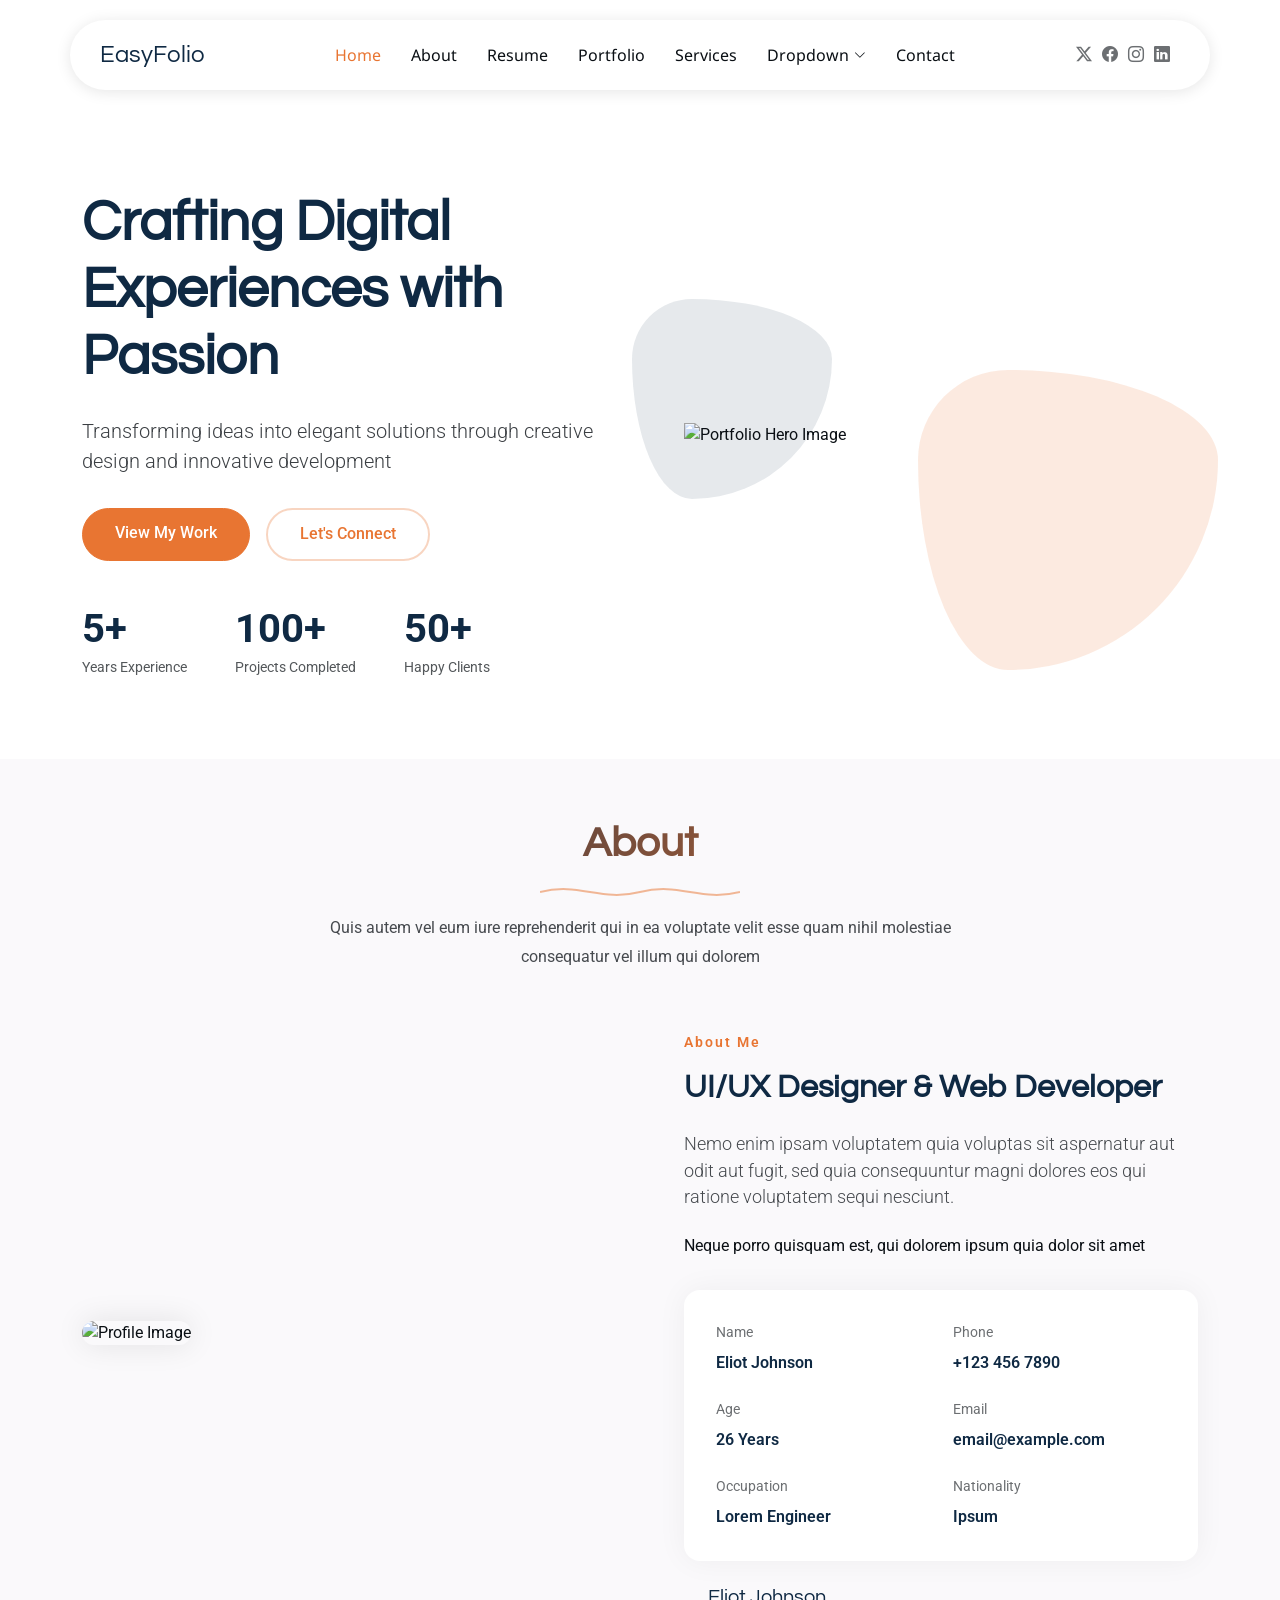
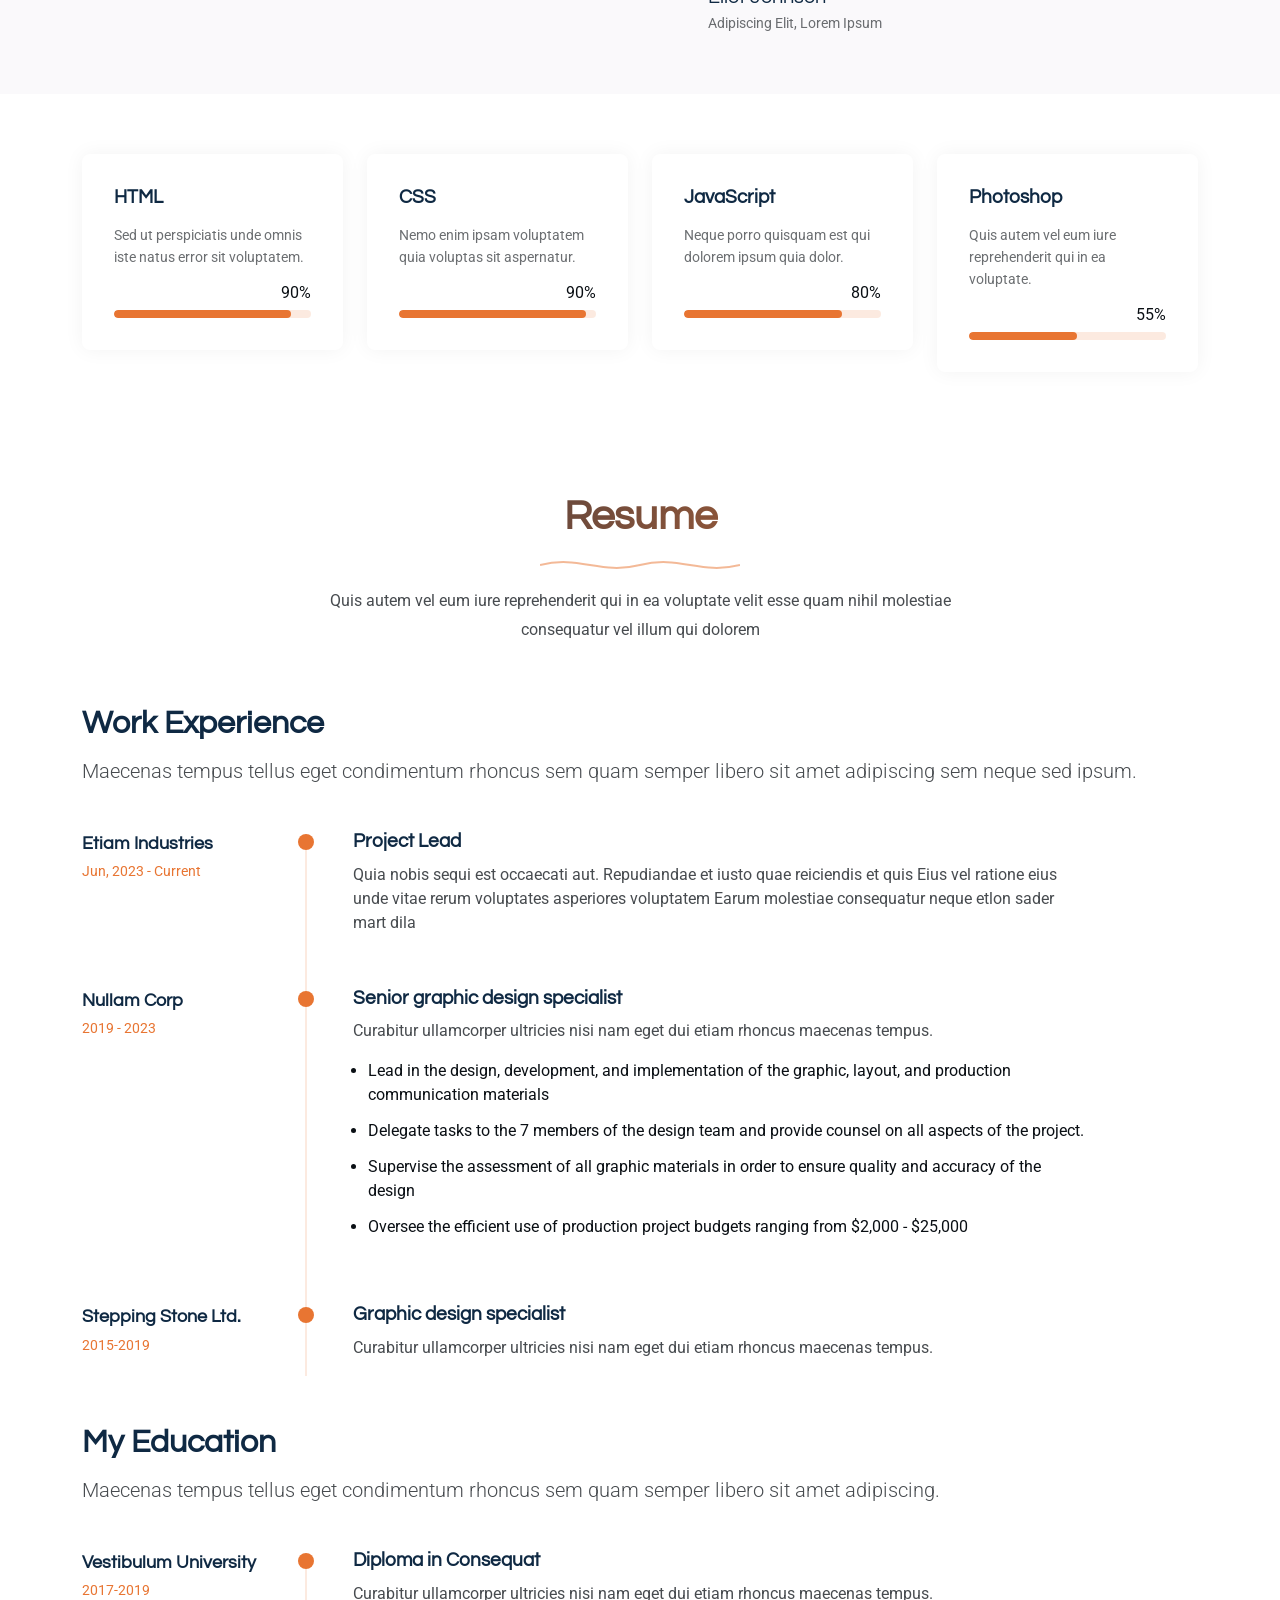
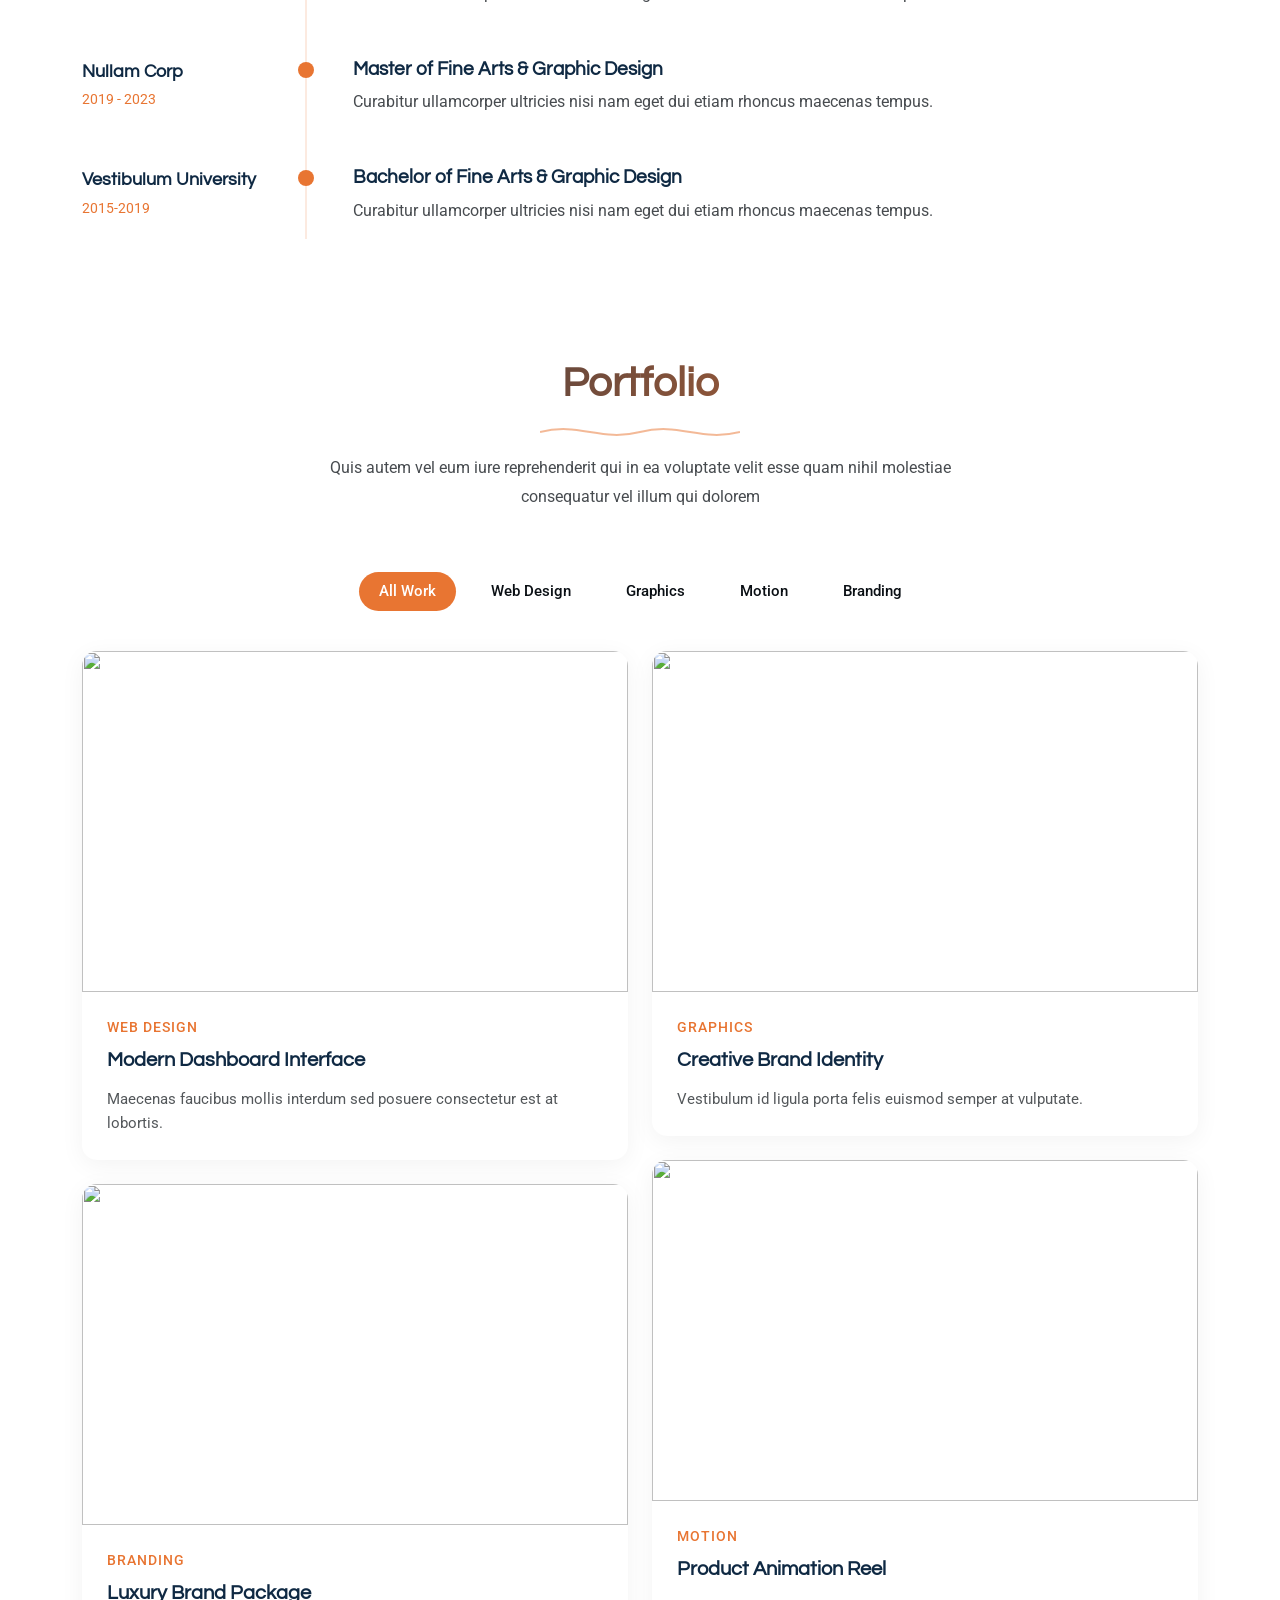
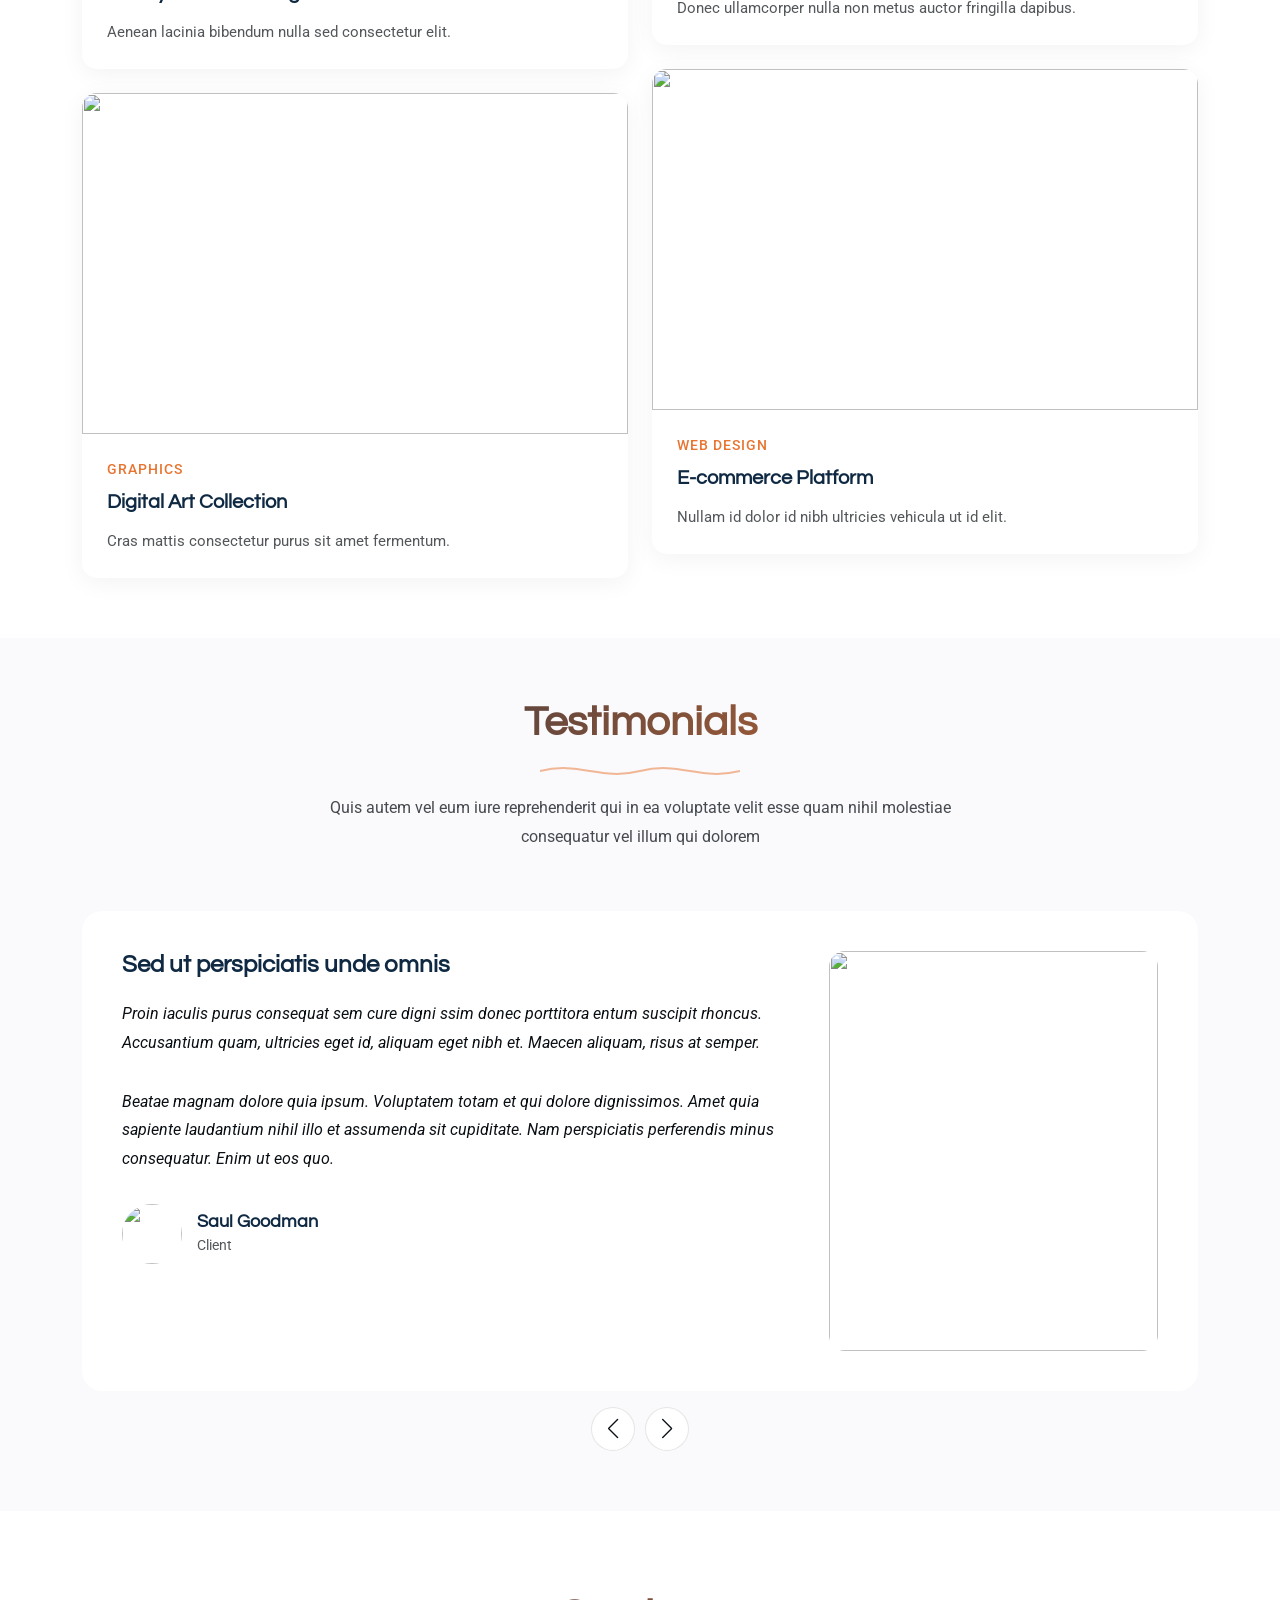
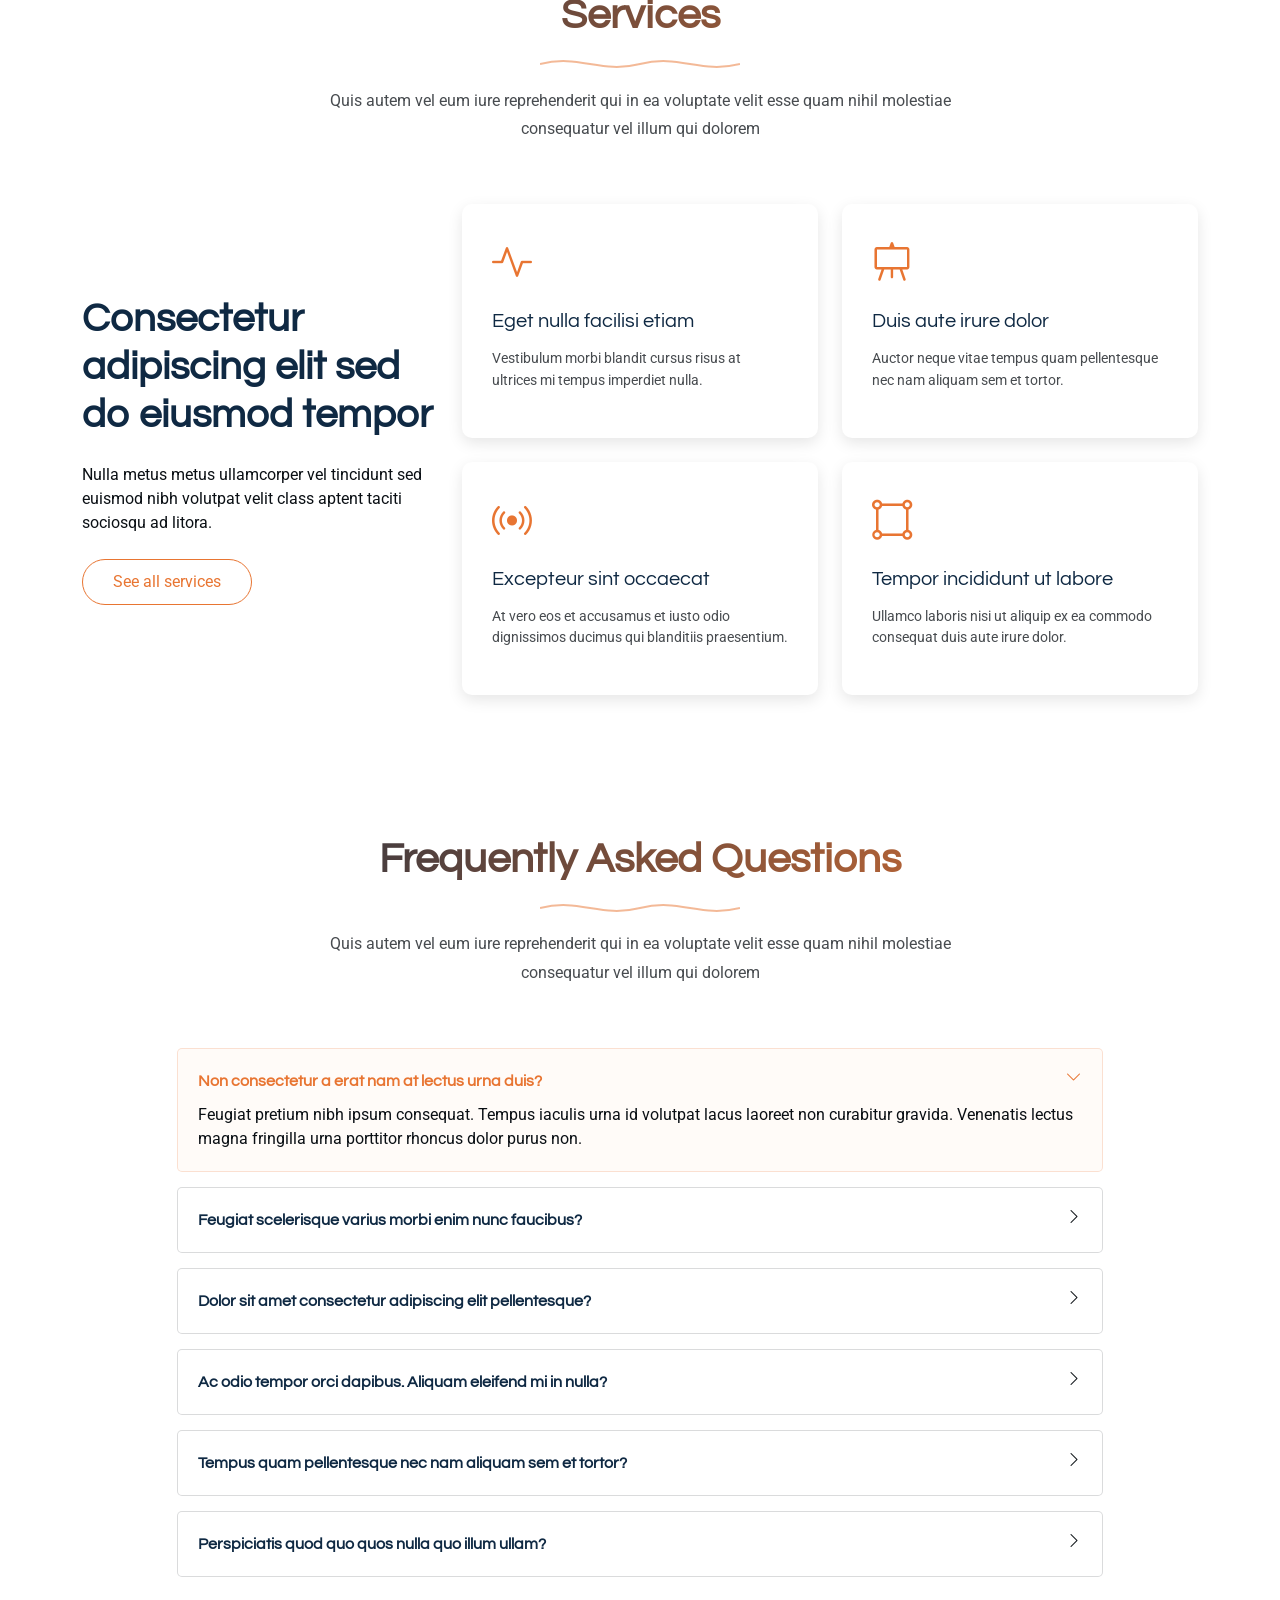
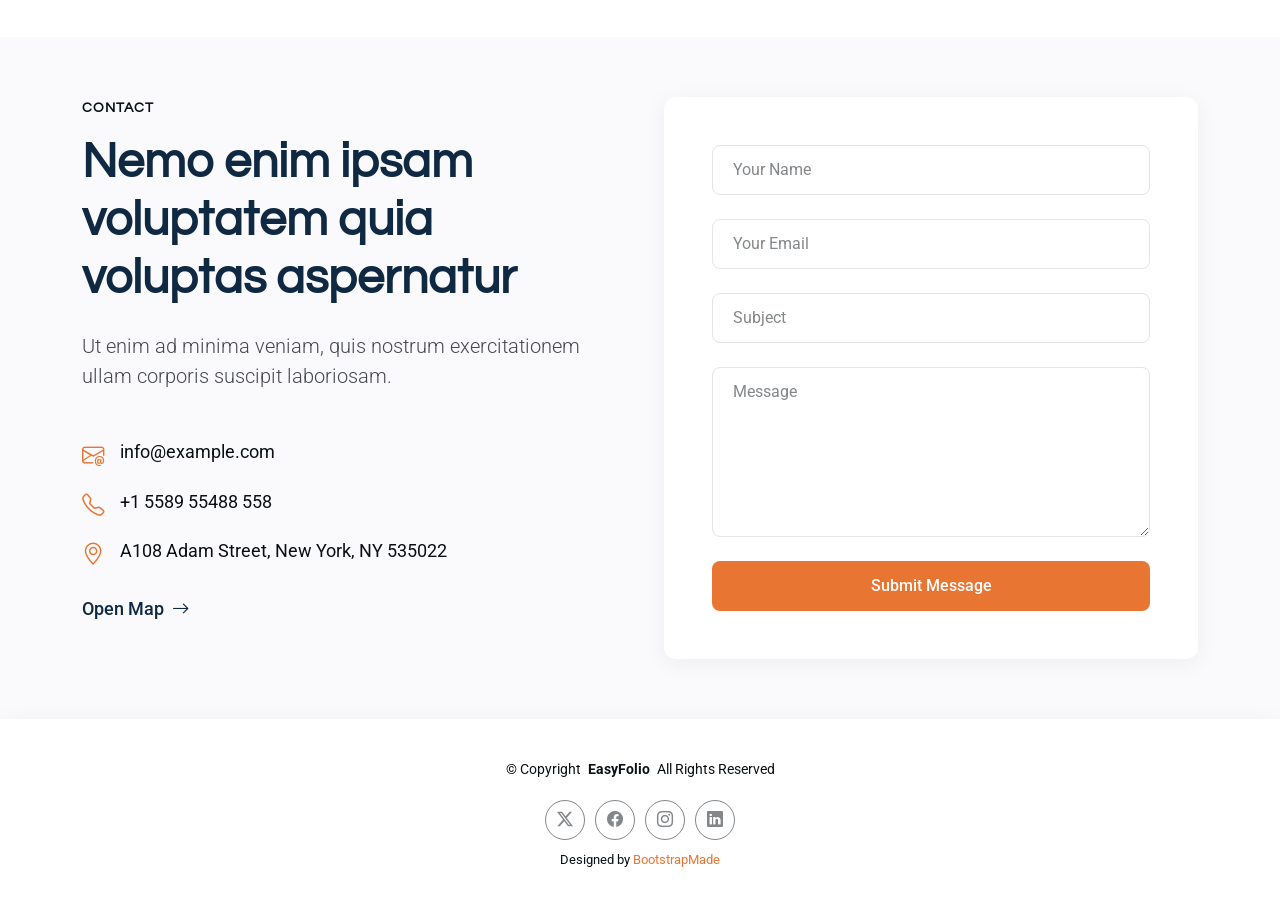
==== index.html @ 76a95205 "Initial commit: EasyFolio template" ====
<!DOCTYPE html>
<html lang="en">

<head>
  <meta charset="utf-8">
  <meta content="width=device-width, initial-scale=1.0" name="viewport">
  <title>Index - EasyFolio Bootstrap Template</title>
  <meta name="description" content="">
  <meta name="keywords" content="">

  <!-- Favicons -->
  <link href="assets/img/favicon.png" rel="icon">
  <link href="assets/img/apple-touch-icon.png" rel="apple-touch-icon">

  <!-- Fonts -->
  <link href="https://fonts.googleapis.com" rel="preconnect">
  <link href="https://fonts.gstatic.com" rel="preconnect" crossorigin>
  <link href="https://fonts.googleapis.com/css2?family=Roboto:ital,wght@0,100;0,300;0,400;0,500;0,700;0,900;1,100;1,300;1,400;1,500;1,700;1,900&family=Noto+Sans:ital,wght@0,100;0,200;0,300;0,400;0,500;0,600;0,700;0,800;0,900;1,100;1,200;1,300;1,400;1,500;1,600;1,700;1,800;1,900&family=Questrial:wght@400&display=swap" rel="stylesheet">

  <!-- Vendor CSS Files -->
  <link href="assets/vendor/bootstrap/css/bootstrap.min.css" rel="stylesheet">
  <link href="assets/vendor/bootstrap-icons/bootstrap-icons.css" rel="stylesheet">
  <link href="assets/vendor/aos/aos.css" rel="stylesheet">
  <link href="assets/vendor/glightbox/css/glightbox.min.css" rel="stylesheet">
  <link href="assets/vendor/swiper/swiper-bundle.min.css" rel="stylesheet">

  <!-- Main CSS File -->
  <link href="assets/css/main.css" rel="stylesheet">

  <!-- =======================================================
  * Template Name: EasyFolio
  * Template URL: https://bootstrapmade.com/easyfolio-bootstrap-portfolio-template/
  * Updated: Feb 21 2025 with Bootstrap v5.3.3
  * Author: BootstrapMade.com
  * License: https://bootstrapmade.com/license/
  ======================================================== -->
</head>

<body class="index-page">

  <header id="header" class="header d-flex align-items-center sticky-top">
    <div class="header-container container-fluid container-xl position-relative d-flex align-items-center justify-content-between">

      <a href="index.html" class="logo d-flex align-items-center me-auto me-xl-0">
        <!-- Uncomment the line below if you also wish to use an image logo -->
        <!-- <img src="assets/img/logo.webp" alt=""> -->
        <h1 class="sitename">EasyFolio</h1>
      </a>

      <nav id="navmenu" class="navmenu">
        <ul>
          <li><a href="#hero" class="active">Home</a></li>
          <li><a href="#about">About</a></li>
          <li><a href="#resume">Resume</a></li>
          <li><a href="#portfolio">Portfolio</a></li>
          <li><a href="#services">Services</a></li>
          <li class="dropdown"><a href="#"><span>Dropdown</span> <i class="bi bi-chevron-down toggle-dropdown"></i></a>
            <ul>
              <li><a href="#">Dropdown 1</a></li>
              <li class="dropdown"><a href="#"><span>Deep Dropdown</span> <i class="bi bi-chevron-down toggle-dropdown"></i></a>
                <ul>
                  <li><a href="#">Deep Dropdown 1</a></li>
                  <li><a href="#">Deep Dropdown 2</a></li>
                  <li><a href="#">Deep Dropdown 3</a></li>
                  <li><a href="#">Deep Dropdown 4</a></li>
                  <li><a href="#">Deep Dropdown 5</a></li>
                </ul>
              </li>
              <li><a href="#">Dropdown 2</a></li>
              <li><a href="#">Dropdown 3</a></li>
              <li><a href="#">Dropdown 4</a></li>
            </ul>
          </li>
          <li><a href="#contact">Contact</a></li>
        </ul>
        <i class="mobile-nav-toggle d-xl-none bi bi-list"></i>
      </nav>

      <div class="header-social-links">
        <a href="#" class="twitter"><i class="bi bi-twitter-x"></i></a>
        <a href="#" class="facebook"><i class="bi bi-facebook"></i></a>
        <a href="#" class="instagram"><i class="bi bi-instagram"></i></a>
        <a href="#" class="linkedin"><i class="bi bi-linkedin"></i></a>
      </div>

    </div>
  </header>

  <main class="main">

    <!-- Hero Section -->
    <section id="hero" class="hero section">

      <div class="container" data-aos="fade-up" data-aos-delay="100">

        <div class="row align-items-center content">
          <div class="col-lg-6" data-aos="fade-up" data-aos-delay="200">
            <h2>Crafting Digital Experiences with Passion</h2>
            <p class="lead">Transforming ideas into elegant solutions through creative design and innovative development</p>
            <div class="cta-buttons" data-aos="fade-up" data-aos-delay="300">
              <a href="#portfolio" class="btn btn-primary">View My Work</a>
              <a href="#contact" class="btn btn-outline">Let's Connect</a>
            </div>
            <div class="hero-stats" data-aos="fade-up" data-aos-delay="400">
              <div class="stat-item">
                <span class="stat-number">5+</span>
                <span class="stat-label">Years Experience</span>
              </div>
              <div class="stat-item">
                <span class="stat-number">100+</span>
                <span class="stat-label">Projects Completed</span>
              </div>
              <div class="stat-item">
                <span class="stat-number">50+</span>
                <span class="stat-label">Happy Clients</span>
              </div>
            </div>
          </div>
          <div class="col-lg-6">
            <div class="hero-image">
              <img src="assets/img/profile/profile-1.webp" alt="Portfolio Hero Image" class="img-fluid" data-aos="zoom-out" data-aos-delay="300">
              <div class="shape-1"></div>
              <div class="shape-2"></div>
            </div>
          </div>
        </div>

      </div>

    </section><!-- /Hero Section -->

    <!-- About Section -->
    <section id="about" class="about section light-background">

      <!-- Section Title -->
      <div class="container section-title" data-aos="fade-up">
        <h2>About</h2>
        <div class="title-shape">
          <svg viewBox="0 0 200 20" xmlns="http://www.w3.org/2000/svg">
            <path d="M 0,10 C 40,0 60,20 100,10 C 140,0 160,20 200,10" fill="none" stroke="currentColor" stroke-width="2"></path>
          </svg>
        </div>
        <p>Quis autem vel eum iure reprehenderit qui in ea voluptate velit esse quam nihil molestiae consequatur vel illum qui dolorem</p>
      </div><!-- End Section Title -->

      <div class="container" data-aos="fade-up" data-aos-delay="100">

        <div class="row align-items-center">
          <div class="col-lg-6 position-relative" data-aos="fade-right" data-aos-delay="200">
            <div class="about-image">
              <img src="assets/img/profile/profile-square-2.webp" alt="Profile Image" class="img-fluid rounded-4">
            </div>
          </div>

          <div class="col-lg-6" data-aos="fade-left" data-aos-delay="300">
            <div class="about-content">
              <span class="subtitle">About Me</span>

              <h2>UI/UX Designer &amp; Web Developer</h2>

              <p class="lead mb-4">Nemo enim ipsam voluptatem quia voluptas sit aspernatur aut odit aut fugit, sed quia consequuntur magni dolores eos qui ratione voluptatem sequi nesciunt.</p>

              <p class="mb-4">Neque porro quisquam est, qui dolorem ipsum quia dolor sit amet</p>

              <div class="personal-info">
                <div class="row g-4">
                  <div class="col-6">
                    <div class="info-item">
                      <span class="label">Name</span>
                      <span class="value">Eliot Johnson</span>
                    </div>
                  </div>

                  <div class="col-6">
                    <div class="info-item">
                      <span class="label">Phone</span>
                      <span class="value">+123 456 7890</span>
                    </div>
                  </div>

                  <div class="col-6">
                    <div class="info-item">
                      <span class="label">Age</span>
                      <span class="value">26 Years</span>
                    </div>
                  </div>

                  <div class="col-6">
                    <div class="info-item">
                      <span class="label">Email</span>
                      <span class="value">email@example.com</span>
                    </div>
                  </div>

                  <div class="col-6">
                    <div class="info-item">
                      <span class="label">Occupation</span>
                      <span class="value">Lorem Engineer</span>
                    </div>
                  </div>

                  <div class="col-6">
                    <div class="info-item">
                      <span class="label">Nationality</span>
                      <span class="value">Ipsum</span>
                    </div>
                  </div>
                </div>
              </div>

              <div class="signature mt-4">
                <div class="signature-image">
                  <img src="assets/img/misc/signature-1.webp" alt="" class="img-fluid">
                </div>
                <div class="signature-info">
                  <h4>Eliot Johnson</h4>
                  <p>Adipiscing Elit, Lorem Ipsum</p>
                </div>
              </div>
            </div>
          </div>
        </div>

      </div>

    </section><!-- /About Section -->

    <!-- Skills Section -->
    <section id="skills" class="skills section">

      <div class="container" data-aos="fade-up" data-aos-delay="100">

        <div class="row g-4 skills-animation">

          <div class="col-md-6 col-lg-3" data-aos="fade-up" data-aos-delay="100">
            <div class="skill-box">
              <h3>HTML</h3>
              <p>Sed ut perspiciatis unde omnis iste natus error sit voluptatem.</p>
              <span class="text-end d-block">90%</span>
              <div class="progress">
                <div class="progress-bar" role="progressbar" aria-valuenow="90" aria-valuemin="0" aria-valuemax="100"></div>
              </div>
            </div>
          </div>

          <div class="col-md-6 col-lg-3" data-aos="fade-up" data-aos-delay="200">
            <div class="skill-box">
              <h3>CSS</h3>
              <p>Nemo enim ipsam voluptatem quia voluptas sit aspernatur.</p>
              <span class="text-end d-block">90%</span>
              <div class="progress">
                <div class="progress-bar" role="progressbar" aria-valuenow="95" aria-valuemin="0" aria-valuemax="100"></div>
              </div>
            </div>
          </div>

          <div class="col-md-6 col-lg-3" data-aos="fade-up" data-aos-delay="300">
            <div class="skill-box">
              <h3>JavaScript</h3>
              <p>Neque porro quisquam est qui dolorem ipsum quia dolor.</p>
              <span class="text-end d-block">80%</span>
              <div class="progress">
                <div class="progress-bar" role="progressbar" aria-valuenow="80" aria-valuemin="0" aria-valuemax="100"></div>
              </div>
            </div>
          </div>

          <div class="col-md-6 col-lg-3" data-aos="fade-up" data-aos-delay="400">
            <div class="skill-box">
              <h3>Photoshop</h3>
              <p>Quis autem vel eum iure reprehenderit qui in ea voluptate.</p>
              <span class="text-end d-block">55%</span>
              <div class="progress">
                <div class="progress-bar" role="progressbar" aria-valuenow="55" aria-valuemin="0" aria-valuemax="100">
                </div>
              </div>
            </div>
          </div>

        </div>

      </div>

    </section><!-- /Skills Section -->

    <!-- Resume Section -->
    <section id="resume" class="resume section">

      <!-- Section Title -->
      <div class="container section-title" data-aos="fade-up">
        <h2>Resume</h2>
        <div class="title-shape">
          <svg viewBox="0 0 200 20" xmlns="http://www.w3.org/2000/svg">
            <path d="M 0,10 C 40,0 60,20 100,10 C 140,0 160,20 200,10" fill="none" stroke="currentColor" stroke-width="2"></path>
          </svg>
        </div>
        <p>Quis autem vel eum iure reprehenderit qui in ea voluptate velit esse quam nihil molestiae consequatur vel illum qui dolorem</p>
      </div><!-- End Section Title -->

      <div class="container" data-aos="fade-up" data-aos-delay="100">

        <div class="row">
          <div class="col-12">
            <div class="resume-wrapper">
              <div class="resume-block" data-aos="fade-up">
                <h2>Work Experience</h2>
                <p class="lead">Maecenas tempus tellus eget condimentum rhoncus sem quam semper libero sit amet adipiscing sem neque sed ipsum.</p>

                <div class="timeline">
                  <div class="timeline-item" data-aos="fade-up" data-aos-delay="200">
                    <div class="timeline-left">
                      <h4 class="company">Etiam Industries</h4>
                      <span class="period">Jun, 2023 - Current</span>
                    </div>
                    <div class="timeline-dot"></div>
                    <div class="timeline-right">
                      <h3 class="position">Project Lead</h3>
                      <p class="description">Quia nobis sequi est occaecati aut. Repudiandae et iusto quae reiciendis et quis Eius vel ratione eius unde vitae rerum voluptates asperiores voluptatem Earum molestiae consequatur neque etlon sader mart dila</p>
                    </div>
                  </div>

                  <div class="timeline-item" data-aos="fade-up" data-aos-delay="300">
                    <div class="timeline-left">
                      <h4 class="company">Nullam Corp</h4>
                      <span class="period">2019 - 2023</span>
                    </div>
                    <div class="timeline-dot"></div>
                    <div class="timeline-right">
                      <h3 class="position">Senior graphic design specialist</h3>
                      <p class="description">
                        Curabitur ullamcorper ultricies nisi nam eget dui etiam rhoncus maecenas tempus.
                      </p>
                      <ul>
                        <li>Lead in the design, development, and implementation of the graphic, layout, and production communication materials</li>
                        <li>Delegate tasks to the 7 members of the design team and provide counsel on all aspects of the project. </li>
                        <li>Supervise the assessment of all graphic materials in order to ensure quality and accuracy of the design</li>
                        <li>Oversee the efficient use of production project budgets ranging from $2,000 - $25,000</li>
                      </ul>
                      <p></p>
                    </div>
                  </div>

                  <div class="timeline-item" data-aos="fade-up" data-aos-delay="400">
                    <div class="timeline-left">
                      <h4 class="company">Stepping Stone Ltd.</h4>
                      <span class="period">2015-2019</span>
                    </div>
                    <div class="timeline-dot"></div>
                    <div class="timeline-right">
                      <h3 class="position">Graphic design specialist</h3>
                      <p class="description">Curabitur ullamcorper ultricies nisi nam eget dui etiam rhoncus maecenas tempus.</p>
                    </div>
                  </div>
                </div>
              </div>

              <div class="resume-block" data-aos="fade-up" data-aos-delay="100">
                <h2>My Education</h2>
                <p class="lead">Maecenas tempus tellus eget condimentum rhoncus sem quam semper libero sit amet adipiscing.</p>

                <div class="timeline">
                  <div class="timeline-item" data-aos="fade-up" data-aos-delay="200">
                    <div class="timeline-left">
                      <h4 class="company">Vestibulum University</h4>
                      <span class="period">2017-2019</span>
                    </div>
                    <div class="timeline-dot"></div>
                    <div class="timeline-right">
                      <h3 class="position">Diploma in Consequat</h3>
                      <p class="description">Curabitur ullamcorper ultricies nisi nam eget dui etiam rhoncus maecenas tempus.</p>
                    </div>
                  </div>

                  <div class="timeline-item" data-aos="fade-up" data-aos-delay="300">
                    <div class="timeline-left">
                      <h4 class="company">Nullam Corp</h4>
                      <span class="period">2019 - 2023</span>
                    </div>
                    <div class="timeline-dot"></div>
                    <div class="timeline-right">
                      <h3 class="position">Master of Fine Arts &amp; Graphic Design</h3>
                      <p class="description">Curabitur ullamcorper ultricies nisi nam eget dui etiam rhoncus maecenas tempus.</p>
                    </div>
                  </div>

                  <div class="timeline-item" data-aos="fade-up" data-aos-delay="400">
                    <div class="timeline-left">
                      <h4 class="company">Vestibulum University</h4>
                      <span class="period">2015-2019</span>
                    </div>
                    <div class="timeline-dot"></div>
                    <div class="timeline-right">
                      <h3 class="position">Bachelor of Fine Arts &amp; Graphic Design</h3>
                      <p class="description">Curabitur ullamcorper ultricies nisi nam eget dui etiam rhoncus maecenas tempus.</p>
                    </div>
                  </div>
                </div>
              </div>
            </div>
          </div>
        </div>

      </div>

    </section><!-- /Resume Section -->

    <!-- Portfolio Section -->
    <section id="portfolio" class="portfolio section">

      <!-- Section Title -->
      <div class="container section-title" data-aos="fade-up">
        <h2>Portfolio</h2>
        <div class="title-shape">
          <svg viewBox="0 0 200 20" xmlns="http://www.w3.org/2000/svg">
            <path d="M 0,10 C 40,0 60,20 100,10 C 140,0 160,20 200,10" fill="none" stroke="currentColor" stroke-width="2"></path>
          </svg>
        </div>
        <p>Quis autem vel eum iure reprehenderit qui in ea voluptate velit esse quam nihil molestiae consequatur vel illum qui dolorem</p>
      </div><!-- End Section Title -->

      <div class="container" data-aos="fade-up" data-aos-delay="100">

        <div class="isotope-layout" data-default-filter="*" data-layout="masonry" data-sort="original-order">

          <div class="portfolio-filters-container" data-aos="fade-up" data-aos-delay="200">
            <ul class="portfolio-filters isotope-filters">
              <li data-filter="*" class="filter-active">All Work</li>
              <li data-filter=".filter-web">Web Design</li>
              <li data-filter=".filter-graphics">Graphics</li>
              <li data-filter=".filter-motion">Motion</li>
              <li data-filter=".filter-brand">Branding</li>
            </ul>
          </div>

          <div class="row g-4 isotope-container" data-aos="fade-up" data-aos-delay="300">

            <div class="col-lg-6 col-md-6 portfolio-item isotope-item filter-web">
              <div class="portfolio-card">
                <div class="portfolio-image">
                  <img src="assets/img/portfolio/portfolio-1.webp" class="img-fluid" alt="" loading="lazy">
                  <div class="portfolio-overlay">
                    <div class="portfolio-actions">
                      <a href="assets/img/portfolio/portfolio-1.webp" class="glightbox preview-link" data-gallery="portfolio-gallery-web"><i class="bi bi-eye"></i></a>
                      <a href="portfolio-details.html" class="details-link"><i class="bi bi-arrow-right"></i></a>
                    </div>
                  </div>
                </div>
                <div class="portfolio-content">
                  <span class="category">Web Design</span>
                  <h3>Modern Dashboard Interface</h3>
                  <p>Maecenas faucibus mollis interdum sed posuere consectetur est at lobortis.</p>
                </div>
              </div>
            </div><!-- End Portfolio Item -->

            <div class="col-lg-6 col-md-6 portfolio-item isotope-item filter-graphics">
              <div class="portfolio-card">
                <div class="portfolio-image">
                  <img src="assets/img/portfolio/portfolio-10.webp" class="img-fluid" alt="" loading="lazy">
                  <div class="portfolio-overlay">
                    <div class="portfolio-actions">
                      <a href="assets/img/portfolio/portfolio-10.webp" class="glightbox preview-link" data-gallery="portfolio-gallery-graphics"><i class="bi bi-eye"></i></a>
                      <a href="portfolio-details.html" class="details-link"><i class="bi bi-arrow-right"></i></a>
                    </div>
                  </div>
                </div>
                <div class="portfolio-content">
                  <span class="category">Graphics</span>
                  <h3>Creative Brand Identity</h3>
                  <p>Vestibulum id ligula porta felis euismod semper at vulputate.</p>
                </div>
              </div>
            </div><!-- End Portfolio Item -->

            <div class="col-lg-6 col-md-6 portfolio-item isotope-item filter-motion">
              <div class="portfolio-card">
                <div class="portfolio-image">
                  <img src="assets/img/portfolio/portfolio-7.webp" class="img-fluid" alt="" loading="lazy">
                  <div class="portfolio-overlay">
                    <div class="portfolio-actions">
                      <a href="assets/img/portfolio/portfolio-7.webp" class="glightbox preview-link" data-gallery="portfolio-gallery-motion"><i class="bi bi-eye"></i></a>
                      <a href="portfolio-details.html" class="details-link"><i class="bi bi-arrow-right"></i></a>
                    </div>
                  </div>
                </div>
                <div class="portfolio-content">
                  <span class="category">Motion</span>
                  <h3>Product Animation Reel</h3>
                  <p>Donec ullamcorper nulla non metus auctor fringilla dapibus.</p>
                </div>
              </div>
            </div><!-- End Portfolio Item -->

            <div class="col-lg-6 col-md-6 portfolio-item isotope-item filter-brand">
              <div class="portfolio-card">
                <div class="portfolio-image">
                  <img src="assets/img/portfolio/portfolio-4.webp" class="img-fluid" alt="" loading="lazy">
                  <div class="portfolio-overlay">
                    <div class="portfolio-actions">
                      <a href="assets/img/portfolio/portfolio-4.webp" class="glightbox preview-link" data-gallery="portfolio-gallery-brand"><i class="bi bi-eye"></i></a>
                      <a href="portfolio-details.html" class="details-link"><i class="bi bi-arrow-right"></i></a>
                    </div>
                  </div>
                </div>
                <div class="portfolio-content">
                  <span class="category">Branding</span>
                  <h3>Luxury Brand Package</h3>
                  <p>Aenean lacinia bibendum nulla sed consectetur elit.</p>
                </div>
              </div>
            </div><!-- End Portfolio Item -->

            <div class="col-lg-6 col-md-6 portfolio-item isotope-item filter-web">
              <div class="portfolio-card">
                <div class="portfolio-image">
                  <img src="assets/img/portfolio/portfolio-2.webp" class="img-fluid" alt="" loading="lazy">
                  <div class="portfolio-overlay">
                    <div class="portfolio-actions">
                      <a href="assets/img/portfolio/portfolio-2.webp" class="glightbox preview-link" data-gallery="portfolio-gallery-web"><i class="bi bi-eye"></i></a>
                      <a href="portfolio-details.html" class="details-link"><i class="bi bi-arrow-right"></i></a>
                    </div>
                  </div>
                </div>
                <div class="portfolio-content">
                  <span class="category">Web Design</span>
                  <h3>E-commerce Platform</h3>
                  <p>Nullam id dolor id nibh ultricies vehicula ut id elit.</p>
                </div>
              </div>
            </div><!-- End Portfolio Item -->

            <div class="col-lg-6 col-md-6 portfolio-item isotope-item filter-graphics">
              <div class="portfolio-card">
                <div class="portfolio-image">
                  <img src="assets/img/portfolio/portfolio-11.webp" class="img-fluid" alt="" loading="lazy">
                  <div class="portfolio-overlay">
                    <div class="portfolio-actions">
                      <a href="assets/img/portfolio/portfolio-11.webp" class="glightbox preview-link" data-gallery="portfolio-gallery-graphics"><i class="bi bi-eye"></i></a>
                      <a href="portfolio-details.html" class="details-link"><i class="bi bi-arrow-right"></i></a>
                    </div>
                  </div>
                </div>
                <div class="portfolio-content">
                  <span class="category">Graphics</span>
                  <h3>Digital Art Collection</h3>
                  <p>Cras mattis consectetur purus sit amet fermentum.</p>
                </div>
              </div>
            </div><!-- End Portfolio Item -->

          </div><!-- End Portfolio Container -->

        </div>

      </div>

    </section><!-- /Portfolio Section -->

    <!-- Testimonials Section -->
    <section id="testimonials" class="testimonials section light-background">

      <!-- Section Title -->
      <div class="container section-title" data-aos="fade-up">
        <h2>Testimonials</h2>
        <div class="title-shape">
          <svg viewBox="0 0 200 20" xmlns="http://www.w3.org/2000/svg">
            <path d="M 0,10 C 40,0 60,20 100,10 C 140,0 160,20 200,10" fill="none" stroke="currentColor" stroke-width="2"></path>
          </svg>
        </div>
        <p>Quis autem vel eum iure reprehenderit qui in ea voluptate velit esse quam nihil molestiae consequatur vel illum qui dolorem</p>
      </div><!-- End Section Title -->

      <div class="container" data-aos="fade-up" data-aos-delay="100">

        <div class="testimonials-slider swiper init-swiper">
          <script type="application/json" class="swiper-config">
            {
              "slidesPerView": 1,
              "loop": true,
              "speed": 600,
              "autoplay": {
                "delay": 5000
              },
              "navigation": {
                "nextEl": ".swiper-button-next",
                "prevEl": ".swiper-button-prev"
              }
            }
          </script>

          <div class="swiper-wrapper">

            <div class="swiper-slide">
              <div class="testimonial-item">
                <div class="row">
                  <div class="col-lg-8">
                    <h2>Sed ut perspiciatis unde omnis</h2>
                    <p>
                      Proin iaculis purus consequat sem cure digni ssim donec porttitora entum suscipit rhoncus. Accusantium quam, ultricies eget id, aliquam eget nibh et. Maecen aliquam, risus at semper.
                    </p>
                    <p>
                      Beatae magnam dolore quia ipsum. Voluptatem totam et qui dolore dignissimos. Amet quia sapiente laudantium nihil illo et assumenda sit cupiditate. Nam perspiciatis perferendis minus consequatur. Enim ut eos quo.
                    </p>
                    <div class="profile d-flex align-items-center">
                      <img src="assets/img/person/person-m-7.webp" class="profile-img" alt="">
                      <div class="profile-info">
                        <h3>Saul Goodman</h3>
                        <span>Client</span>
                      </div>
                    </div>
                  </div>
                  <div class="col-lg-4 d-none d-lg-block">
                    <div class="featured-img-wrapper">
                      <img src="assets/img/person/person-m-7.webp" class="featured-img" alt="">
                    </div>
                  </div>
                </div>
              </div>
            </div><!-- End Testimonial Item -->

            <div class="swiper-slide">
              <div class="testimonial-item">
                <div class="row">
                  <div class="col-lg-8">
                    <h2>Nemo enim ipsam voluptatem</h2>
                    <p>
                      Export tempor illum tamen malis malis eram quae irure esse labore quem cillum quid cillum eram malis quorum velit fore eram velit sunt aliqua noster fugiat irure amet legam anim culpa.
                    </p>
                    <p>
                      Dolorem excepturi esse qui amet maxime quibusdam aut repellendus voluptatum. Corrupti enim a repellat cumque est laborum fuga consequuntur. Dolorem nostrum deleniti quas voluptatem iure dolorum rerum. Repudiandae doloribus ut repellat harum vero aut. Modi aut velit aperiam aspernatur odit ut vitae.
                    </p>
                    <div class="profile d-flex align-items-center">
                      <img src="assets/img/person/person-f-8.webp" class="profile-img" alt="">
                      <div class="profile-info">
                        <h3>Sara Wilsson</h3>
                        <span>Designer</span>
                      </div>
                    </div>
                  </div>
                  <div class="col-lg-4 d-none d-lg-block">
                    <div class="featured-img-wrapper">
                      <img src="assets/img/person/person-f-8.webp" class="featured-img" alt="">
                    </div>
                  </div>
                </div>
              </div>
            </div><!-- End Testimonial Item -->

            <div class="swiper-slide">
              <div class="testimonial-item">
                <div class="row">
                  <div class="col-lg-8">
                    <h2>
                      Labore nostrum eos impedit
                    </h2>
                    <p>
                      Fugiat enim eram quae cillum dolore dolor amet nulla culpa multos export minim fugiat minim velit minim dolor enim duis veniam ipsum anim magna sunt elit fore quem dolore labore illum veniam.
                    </p>
                    <p>
                      Itaque ut explicabo vero occaecati est quam rerum sed. Numquam tempora aut aut quaerat quia illum. Nobis quia autem odit ipsam numquam. Doloribus sit sint corporis eius totam fuga. Hic nostrum suscipit corrupti nam expedita adipisci aut optio.
                    </p>
                    <div class="profile d-flex align-items-center">
                      <img src="assets/img/person/person-m-9.webp" class="profile-img" alt="">
                      <div class="profile-info">
                        <h3>Matt Brandon</h3>
                        <span>Freelancer</span>
                      </div>
                    </div>
                  </div>
                  <div class="col-lg-4 d-none d-lg-block">
                    <div class="featured-img-wrapper">
                      <img src="assets/img/person/person-m-9.webp" class="featured-img" alt="">
                    </div>
                  </div>
                </div>
              </div>
            </div><!-- End Testimonial Item -->

            <div class="swiper-slide">
              <div class="testimonial-item">
                <div class="row">
                  <div class="col-lg-8">
                    <h2>Impedit dolor facilis nulla</h2>
                    <p>
                      Enim nisi quem export duis labore cillum quae magna enim sint quorum nulla quem veniam duis minim tempor labore quem eram duis noster aute amet eram fore quis sint minim.
                    </p>
                    <p>
                      Omnis aspernatur accusantium qui delectus praesentium repellendus. Facilis sint odio aspernatur voluptas commodi qui qui qui pariatur. Corrupti deleniti itaque quaerat ipsum deleniti culpa tempora tempore. Et consequatur exercitationem hic aspernatur nobis est voluptatibus architecto laborum.
                    </p>
                    <div class="profile d-flex align-items-center">
                      <img src="assets/img/person/person-f-10.webp" class="profile-img" alt="">
                      <div class="profile-info">
                        <h3>Jena Karlis</h3>
                        <span>Store Owner</span>
                      </div>
                    </div>
                  </div>
                  <div class="col-lg-4 d-none d-lg-block">
                    <div class="featured-img-wrapper">
                      <img src="assets/img/person/person-f-10.webp" class="featured-img" alt="">
                    </div>
                  </div>
                </div>
              </div>
            </div><!-- End Testimonial Item -->

          </div>

          <div class="swiper-navigation w-100 d-flex align-items-center justify-content-center">
            <div class="swiper-button-prev"></div>
            <div class="swiper-button-next"></div>
          </div>

        </div>

      </div>

    </section><!-- /Testimonials Section -->

    <!-- Services Section -->
    <section id="services" class="services section">

      <!-- Section Title -->
      <div class="container section-title" data-aos="fade-up">
        <h2>Services</h2>
        <div class="title-shape">
          <svg viewBox="0 0 200 20" xmlns="http://www.w3.org/2000/svg">
            <path d="M 0,10 C 40,0 60,20 100,10 C 140,0 160,20 200,10" fill="none" stroke="currentColor" stroke-width="2"></path>
          </svg>
        </div>
        <p>Quis autem vel eum iure reprehenderit qui in ea voluptate velit esse quam nihil molestiae consequatur vel illum qui dolorem</p>
      </div><!-- End Section Title -->

      <div class="container" data-aos="fade-up" data-aos-delay="100">

        <div class="row align-items-center">
          <div class="col-lg-4 mb-5 mb-lg-0">
            <h2 class="fw-bold mb-4 servies-title">Consectetur adipiscing elit sed do eiusmod tempor</h2>
            <p class="mb-4">Nulla metus metus ullamcorper vel tincidunt sed euismod nibh volutpat velit class aptent taciti sociosqu ad litora.</p>
            <a href="#" class="btn btn-outline-primary">See all services</a>
          </div>
          <div class="col-lg-8">
            <div class="row g-4">

              <div class="col-md-6" data-aos="fade-up" data-aos-delay="200">
                <div class="service-item">
                  <i class="bi bi-activity icon"></i>
                  <h3><a href="service-details.html">Eget nulla facilisi etiam</a></h3>
                  <p>Vestibulum morbi blandit cursus risus at ultrices mi tempus imperdiet nulla.</p>
                </div>
              </div><!-- End Service Item -->

              <div class="col-md-6" data-aos="fade-up" data-aos-delay="300">
                <div class="service-item">
                  <i class="bi bi-easel icon"></i>
                  <h3><a href="service-details.html">Duis aute irure dolor</a></h3>
                  <p>Auctor neque vitae tempus quam pellentesque nec nam aliquam sem et tortor.</p>
                </div>
              </div><!-- End Service Item -->

              <div class="col-md-6" data-aos="fade-up" data-aos-delay="400">
                <div class="service-item">
                  <i class="bi bi-broadcast icon"></i>
                  <h3><a href="service-details.html">Excepteur sint occaecat</a></h3>
                  <p>At vero eos et accusamus et iusto odio dignissimos ducimus qui blanditiis praesentium.</p>
                </div>
              </div><!-- End Service Item -->

              <div class="col-md-6" data-aos="fade-up" data-aos-delay="500">
                <div class="service-item">
                  <i class="bi bi-bounding-box-circles icon"></i>
                  <h3><a href="service-details.html">Tempor incididunt ut labore</a></h3>
                  <p>Ullamco laboris nisi ut aliquip ex ea commodo consequat duis aute irure dolor.</p>
                </div>
              </div><!-- End Service Item -->

            </div>
          </div>
        </div>

      </div>

    </section><!-- /Services Section -->

    <!-- Faq Section -->
    <section id="faq" class="faq section">

      <!-- Section Title -->
      <div class="container section-title" data-aos="fade-up">
        <h2>Frequently Asked Questions</h2>
        <div class="title-shape">
          <svg viewBox="0 0 200 20" xmlns="http://www.w3.org/2000/svg">
            <path d="M 0,10 C 40,0 60,20 100,10 C 140,0 160,20 200,10" fill="none" stroke="currentColor" stroke-width="2"></path>
          </svg>
        </div>
        <p>Quis autem vel eum iure reprehenderit qui in ea voluptate velit esse quam nihil molestiae consequatur vel illum qui dolorem</p>
      </div><!-- End Section Title -->

      <div class="container">

        <div class="row justify-content-center">

          <div class="col-lg-10" data-aos="fade-up" data-aos-delay="100">

            <div class="faq-container">

              <div class="faq-item faq-active">
                <h3>Non consectetur a erat nam at lectus urna duis?</h3>
                <div class="faq-content">
                  <p>Feugiat pretium nibh ipsum consequat. Tempus iaculis urna id volutpat lacus laoreet non curabitur gravida. Venenatis lectus magna fringilla urna porttitor rhoncus dolor purus non.</p>
                </div>
                <i class="faq-toggle bi bi-chevron-right"></i>
              </div><!-- End Faq item-->

              <div class="faq-item">
                <h3>Feugiat scelerisque varius morbi enim nunc faucibus?</h3>
                <div class="faq-content">
                  <p>Dolor sit amet consectetur adipiscing elit pellentesque habitant morbi. Id interdum velit laoreet id donec ultrices. Fringilla phasellus faucibus scelerisque eleifend donec pretium. Est pellentesque elit ullamcorper dignissim. Mauris ultrices eros in cursus turpis massa tincidunt dui.</p>
                </div>
                <i class="faq-toggle bi bi-chevron-right"></i>
              </div><!-- End Faq item-->

              <div class="faq-item">
                <h3>Dolor sit amet consectetur adipiscing elit pellentesque?</h3>
                <div class="faq-content">
                  <p>Eleifend mi in nulla posuere sollicitudin aliquam ultrices sagittis orci. Faucibus pulvinar elementum integer enim. Sem nulla pharetra diam sit amet nisl suscipit. Rutrum tellus pellentesque eu tincidunt. Lectus urna duis convallis convallis tellus. Urna molestie at elementum eu facilisis sed odio morbi quis</p>
                </div>
                <i class="faq-toggle bi bi-chevron-right"></i>
              </div><!-- End Faq item-->

              <div class="faq-item">
                <h3>Ac odio tempor orci dapibus. Aliquam eleifend mi in nulla?</h3>
                <div class="faq-content">
                  <p>Dolor sit amet consectetur adipiscing elit pellentesque habitant morbi. Id interdum velit laoreet id donec ultrices. Fringilla phasellus faucibus scelerisque eleifend donec pretium. Est pellentesque elit ullamcorper dignissim. Mauris ultrices eros in cursus turpis massa tincidunt dui.</p>
                </div>
                <i class="faq-toggle bi bi-chevron-right"></i>
              </div><!-- End Faq item-->

              <div class="faq-item">
                <h3>Tempus quam pellentesque nec nam aliquam sem et tortor?</h3>
                <div class="faq-content">
                  <p>Molestie a iaculis at erat pellentesque adipiscing commodo. Dignissim suspendisse in est ante in. Nunc vel risus commodo viverra maecenas accumsan. Sit amet nisl suscipit adipiscing bibendum est. Purus gravida quis blandit turpis cursus in</p>
                </div>
                <i class="faq-toggle bi bi-chevron-right"></i>
              </div><!-- End Faq item-->

              <div class="faq-item">
                <h3>Perspiciatis quod quo quos nulla quo illum ullam?</h3>
                <div class="faq-content">
                  <p>Enim ea facilis quaerat voluptas quidem et dolorem. Quis et consequatur non sed in suscipit sequi. Distinctio ipsam dolore et.</p>
                </div>
                <i class="faq-toggle bi bi-chevron-right"></i>
              </div><!-- End Faq item-->

            </div>

          </div><!-- End Faq Column-->

        </div>

      </div>

    </section><!-- /Faq Section -->

    <!-- Contact Section -->
    <section id="contact" class="contact section light-background">

      <div class="container" data-aos="fade-up" data-aos-delay="100">

        <div class="row g-5">
          <div class="col-lg-6">
            <div class="content" data-aos="fade-up" data-aos-delay="200">
              <div class="section-category mb-3">Contact</div>
              <h2 class="display-5 mb-4">Nemo enim ipsam voluptatem quia voluptas aspernatur</h2>
              <p class="lead mb-4">Ut enim ad minima veniam, quis nostrum exercitationem ullam corporis suscipit laboriosam.</p>

              <div class="contact-info mt-5">
                <div class="info-item d-flex mb-3">
                  <i class="bi bi-envelope-at me-3"></i>
                  <span>info@example.com</span>
                </div>

                <div class="info-item d-flex mb-3">
                  <i class="bi bi-telephone me-3"></i>
                  <span>+1 5589 55488 558</span>
                </div>

                <div class="info-item d-flex mb-4">
                  <i class="bi bi-geo-alt me-3"></i>
                  <span>A108 Adam Street, New York, NY 535022</span>
                </div>

                <a href="#" class="map-link d-inline-flex align-items-center">
                  Open Map
                  <i class="bi bi-arrow-right ms-2"></i>
                </a>
              </div>
            </div>
          </div>

          <div class="col-lg-6">
            <div class="contact-form card" data-aos="fade-up" data-aos-delay="300">
              <div class="card-body p-4 p-lg-5">

                <form action="forms/contact.php" method="post" class="php-email-form">
                  <div class="row gy-4">

                    <div class="col-12">
                      <input type="text" name="name" class="form-control" placeholder="Your Name" required="">
                    </div>

                    <div class="col-12 ">
                      <input type="email" class="form-control" name="email" placeholder="Your Email" required="">
                    </div>

                    <div class="col-12">
                      <input type="text" class="form-control" name="subject" placeholder="Subject" required="">
                    </div>

                    <div class="col-12">
                      <textarea class="form-control" name="message" rows="6" placeholder="Message" required=""></textarea>
                    </div>

                    <div class="col-12 text-center">
                      <div class="loading">Loading</div>
                      <div class="error-message"></div>
                      <div class="sent-message">Your message has been sent. Thank you!</div>

                      <button type="submit" class="btn btn-submit w-100">Submit Message</button>
                    </div>

                  </div>
                </form>

              </div>
            </div>
          </div>

        </div>

      </div>

    </section><!-- /Contact Section -->

  </main>

  <footer id="footer" class="footer">

    <div class="container">
      <div class="copyright text-center ">
        <p>© <span>Copyright</span> <strong class="px-1 sitename">EasyFolio</strong> <span>All Rights Reserved</span></p>
      </div>
      <div class="social-links d-flex justify-content-center">
        <a href=""><i class="bi bi-twitter-x"></i></a>
        <a href=""><i class="bi bi-facebook"></i></a>
        <a href=""><i class="bi bi-instagram"></i></a>
        <a href=""><i class="bi bi-linkedin"></i></a>
      </div>
      <div class="credits">
        <!-- All the links in the footer should remain intact. -->
        <!-- You can delete the links only if you've purchased the pro version. -->
        <!-- Licensing information: https://bootstrapmade.com/license/ -->
        <!-- Purchase the pro version with working PHP/AJAX contact form: [buy-url] -->
        Designed by <a href="https://bootstrapmade.com/">BootstrapMade</a>
      </div>
    </div>

  </footer>

  <!-- Scroll Top -->
  <a href="#" id="scroll-top" class="scroll-top d-flex align-items-center justify-content-center"><i class="bi bi-arrow-up-short"></i></a>

  <!-- Vendor JS Files -->
  <script src="assets/vendor/bootstrap/js/bootstrap.bundle.min.js"></script>
  <script src="assets/vendor/php-email-form/validate.js"></script>
  <script src="assets/vendor/aos/aos.js"></script>
  <script src="assets/vendor/waypoints/noframework.waypoints.js"></script>
  <script src="assets/vendor/glightbox/js/glightbox.min.js"></script>
  <script src="assets/vendor/imagesloaded/imagesloaded.pkgd.min.js"></script>
  <script src="assets/vendor/isotope-layout/isotope.pkgd.min.js"></script>
  <script src="assets/vendor/swiper/swiper-bundle.min.js"></script>

  <!-- Main JS File -->
  <script src="assets/js/main.js"></script>

</body>

</html>
---- assets/css/main.css ----
/**
* Template Name: EasyFolio
* Template URL: https://bootstrapmade.com/easyfolio-bootstrap-portfolio-template/
* Updated: Feb 21 2025 with Bootstrap v5.3.3
* Author: BootstrapMade.com
* License: https://bootstrapmade.com/license/
*/

/*--------------------------------------------------------------
# Font & Color Variables
# Help: https://bootstrapmade.com/color-system/
--------------------------------------------------------------*/
/* Fonts */
:root {
  --default-font: "Roboto",  system-ui, -apple-system, "Segoe UI", Roboto, "Helvetica Neue", Arial, "Noto Sans", "Liberation Sans", sans-serif, "Apple Color Emoji", "Segoe UI Emoji", "Segoe UI Symbol", "Noto Color Emoji";
  --heading-font: "Questrial",  sans-serif;
  --nav-font: "Noto Sans",  sans-serif;
}

/* Global Colors - The following color variables are used throughout the website. Updating them here will change the color scheme of the entire website */
:root { 
  --background-color: #ffffff; /* Background color for the entire website, including individual sections */
  --default-color: #0a0f14; /* Default color used for the majority of the text content across the entire website */
  --heading-color: #0f2943; /* Color for headings, subheadings and title throughout the website */
  --accent-color: #e87532; /* Accent color that represents your brand on the website. It's used for buttons, links, and other elements that need to stand out */
  --surface-color: #ffffff; /* The surface color is used as a background of boxed elements within sections, such as cards, icon boxes, or other elements that require a visual separation from the global background. */
  --contrast-color: #ffffff; /* Contrast color for text, ensuring readability against backgrounds of accent, heading, or default colors. */
}

/* Nav Menu Colors - The following color variables are used specifically for the navigation menu. They are separate from the global colors to allow for more customization options */
:root {
  --nav-color: #0a0f14;  /* The default color of the main navmenu links */
  --nav-hover-color: #e87532; /* Applied to main navmenu links when they are hovered over or active */
  --nav-mobile-background-color: #ffffff; /* Used as the background color for mobile navigation menu */
  --nav-dropdown-background-color: #ffffff; /* Used as the background color for dropdown items that appear when hovering over primary navigation items */
  --nav-dropdown-color: #0a0f14; /* Used for navigation links of the dropdown items in the navigation menu. */
  --nav-dropdown-hover-color: #e87532; /* Similar to --nav-hover-color, this color is applied to dropdown navigation links when they are hovered over. */
}

/* Color Presets - These classes override global colors when applied to any section or element, providing reuse of the sam color scheme. */

.light-background {
  --background-color: #faf9fb;
  --surface-color: #ffffff;
}

.dark-background {
  --background-color: #060606;
  --default-color: #ffffff;
  --heading-color: #ffffff;
  --surface-color: #252525;
  --contrast-color: #ffffff;
}

/* Smooth scroll */
:root {
  scroll-behavior: smooth;
}

/*--------------------------------------------------------------
# General Styling & Shared Classes
--------------------------------------------------------------*/
body {
  color: var(--default-color);
  background-color: var(--background-color);
  font-family: var(--default-font);
}

a {
  color: var(--accent-color);
  text-decoration: none;
  transition: 0.3s;
}

a:hover {
  color: color-mix(in srgb, var(--accent-color), transparent 25%);
  text-decoration: none;
}

h1,
h2,
h3,
h4,
h5,
h6 {
  color: var(--heading-color);
  font-family: var(--heading-font);
}

/* PHP Email Form Messages
------------------------------*/
.php-email-form .error-message {
  display: none;
  background: #df1529;
  color: #ffffff;
  text-align: left;
  padding: 15px;
  margin-bottom: 24px;
  font-weight: 600;
}

.php-email-form .sent-message {
  display: none;
  color: #ffffff;
  background: #059652;
  text-align: center;
  padding: 15px;
  margin-bottom: 24px;
  font-weight: 600;
}

.php-email-form .loading {
  display: none;
  background: var(--surface-color);
  text-align: center;
  padding: 15px;
  margin-bottom: 24px;
}

.php-email-form .loading:before {
  content: "";
  display: inline-block;
  border-radius: 50%;
  width: 24px;
  height: 24px;
  margin: 0 10px -6px 0;
  border: 3px solid var(--accent-color);
  border-top-color: var(--surface-color);
  animation: php-email-form-loading 1s linear infinite;
}

@keyframes php-email-form-loading {
  0% {
    transform: rotate(0deg);
  }

  100% {
    transform: rotate(360deg);
  }
}

/*--------------------------------------------------------------
# Global Header
--------------------------------------------------------------*/
.header {
  color: var(--default-color);
  background-color: var(--background-color);
  padding: 20px 0;
  transition: all 0.5s;
  z-index: 997;
}

.header .header-container {
  background: var(--surface-color);
  border-radius: 50px;
  padding: 5px 25px;
  box-shadow: 0px 2px 15px rgba(0, 0, 0, 0.1);
}

.header .logo {
  line-height: 1;
}

.header .logo img {
  max-height: 36px;
  margin-right: 8px;
}

.header .logo h1 {
  font-size: 24px;
  margin: 0;
  padding-left: 5px;
  font-weight: 500;
  color: var(--heading-color);
}

.header .header-social-links {
  padding-right: 15px;
}

.header .header-social-links a {
  color: color-mix(in srgb, var(--default-color), transparent 40%);
  padding-left: 6px;
  display: inline-block;
  transition: 0.3s;
  font-size: 16px;
}

.header .header-social-links a:hover {
  color: var(--accent-color);
}

.header .header-social-links a i {
  line-height: 0px;
}

@media (max-width: 1200px) {
  .header {
    padding-top: 10px;
  }

  .header .header-container {
    margin-left: 10px;
    margin-right: 10px;
    padding: 10px 5px 10px 15px;
  }

  .header .logo {
    order: 1;
  }

  .header .header-social-links {
    order: 2;
  }

  .header .navmenu {
    order: 3;
  }
}

/*--------------------------------------------------------------
# Navigation Menu
--------------------------------------------------------------*/
/* Navmenu - Desktop */
@media (min-width: 1200px) {
  .navmenu {
    padding: 0;
  }

  .navmenu ul {
    margin: 0;
    padding: 0;
    display: flex;
    list-style: none;
    align-items: center;
  }

  .navmenu li {
    position: relative;
  }

  .navmenu a,
  .navmenu a:focus {
    color: var(--nav-color);
    padding: 18px 15px;
    font-size: 16px;
    font-family: var(--nav-font);
    font-weight: 400;
    display: flex;
    align-items: center;
    justify-content: space-between;
    white-space: nowrap;
    transition: 0.3s;
  }

  .navmenu a i,
  .navmenu a:focus i {
    font-size: 12px;
    line-height: 0;
    margin-left: 5px;
    transition: 0.3s;
  }

  .navmenu li:last-child a {
    padding-right: 0;
  }

  .navmenu li:hover>a,
  .navmenu .active,
  .navmenu .active:focus {
    color: var(--nav-hover-color);
  }

  .navmenu .dropdown ul {
    margin: 0;
    padding: 10px 0;
    background: var(--nav-dropdown-background-color);
    display: block;
    position: absolute;
    visibility: hidden;
    left: 14px;
    top: 130%;
    opacity: 0;
    transition: 0.3s;
    border-radius: 4px;
    z-index: 99;
    box-shadow: 0px 0px 30px rgba(0, 0, 0, 0.1);
  }

  .navmenu .dropdown ul li {
    min-width: 200px;
  }

  .navmenu .dropdown ul a {
    padding: 10px 20px;
    font-size: 15px;
    text-transform: none;
    color: var(--nav-dropdown-color);
  }

  .navmenu .dropdown ul a i {
    font-size: 12px;
  }

  .navmenu .dropdown ul a:hover,
  .navmenu .dropdown ul .active:hover,
  .navmenu .dropdown ul li:hover>a {
    color: var(--nav-dropdown-hover-color);
  }

  .navmenu .dropdown:hover>ul {
    opacity: 1;
    top: 100%;
    visibility: visible;
  }

  .navmenu .dropdown .dropdown ul {
    top: 0;
    left: -90%;
    visibility: hidden;
  }

  .navmenu .dropdown .dropdown:hover>ul {
    opacity: 1;
    top: 0;
    left: -100%;
    visibility: visible;
  }
}

/* Navmenu - Mobile */
@media (max-width: 1199px) {
  .mobile-nav-toggle {
    color: var(--nav-color);
    font-size: 28px;
    line-height: 0;
    margin-right: 10px;
    cursor: pointer;
    transition: color 0.3s;
  }

  .navmenu {
    padding: 0;
    z-index: 9997;
  }

  .navmenu ul {
    display: none;
    list-style: none;
    position: absolute;
    inset: 60px 20px 20px 20px;
    padding: 10px 0;
    margin: 0;
    border-radius: 6px;
    background-color: var(--nav-mobile-background-color);
    overflow-y: auto;
    transition: 0.3s;
    z-index: 9998;
    box-shadow: 0px 0px 30px rgba(0, 0, 0, 0.1);
  }

  .navmenu a,
  .navmenu a:focus {
    color: var(--nav-dropdown-color);
    padding: 10px 20px;
    font-family: var(--nav-font);
    font-size: 17px;
    font-weight: 500;
    display: flex;
    align-items: center;
    justify-content: space-between;
    white-space: nowrap;
    transition: 0.3s;
  }

  .navmenu a i,
  .navmenu a:focus i {
    font-size: 12px;
    line-height: 0;
    margin-left: 5px;
    width: 30px;
    height: 30px;
    display: flex;
    align-items: center;
    justify-content: center;
    border-radius: 50%;
    transition: 0.3s;
    background-color: color-mix(in srgb, var(--accent-color), transparent 90%);
  }

  .navmenu a i:hover,
  .navmenu a:focus i:hover {
    background-color: var(--accent-color);
    color: var(--contrast-color);
  }

  .navmenu a:hover,
  .navmenu .active,
  .navmenu .active:focus {
    color: var(--nav-dropdown-hover-color);
  }

  .navmenu .active i,
  .navmenu .active:focus i {
    background-color: var(--accent-color);
    color: var(--contrast-color);
    transform: rotate(180deg);
  }

  .navmenu .dropdown ul {
    position: static;
    display: none;
    z-index: 99;
    padding: 10px 0;
    margin: 10px 20px;
    background-color: var(--nav-dropdown-background-color);
    border: 1px solid color-mix(in srgb, var(--default-color), transparent 90%);
    box-shadow: none;
    transition: all 0.5s ease-in-out;
  }

  .navmenu .dropdown ul ul {
    background-color: rgba(33, 37, 41, 0.1);
  }

  .navmenu .dropdown>.dropdown-active {
    display: block;
    background-color: rgba(33, 37, 41, 0.03);
  }

  .mobile-nav-active {
    overflow: hidden;
  }

  .mobile-nav-active .mobile-nav-toggle {
    color: #fff;
    position: absolute;
    font-size: 32px;
    top: 15px;
    right: 15px;
    margin-right: 0;
    z-index: 9999;
  }

  .mobile-nav-active .navmenu {
    position: fixed;
    overflow: hidden;
    inset: 0;
    background: rgba(33, 37, 41, 0.8);
    transition: 0.3s;
  }

  .mobile-nav-active .navmenu>ul {
    display: block;
  }
}

/*--------------------------------------------------------------
# Global Footer
--------------------------------------------------------------*/
.footer {
  color: var(--default-color);
  background-color: var(--background-color);
  font-size: 14px;
  padding: 40px 0;
  position: relative;
  box-shadow: 0 5px 25px rgba(0, 0, 0, 0.05);
}

.footer .copyright p {
  margin-bottom: 0;
}

.footer .social-links {
  margin-top: 20px;
}

.footer .social-links a {
  display: flex;
  align-items: center;
  justify-content: center;
  width: 40px;
  height: 40px;
  border-radius: 50%;
  border: 1px solid color-mix(in srgb, var(--default-color), transparent 50%);
  font-size: 16px;
  color: color-mix(in srgb, var(--default-color), transparent 50%);
  margin: 0 5px;
  transition: 0.3s;
}

.footer .social-links a:hover {
  color: var(--accent-color);
  border-color: var(--accent-color);
}

.footer .credits {
  margin-top: 10px;
  font-size: 13px;
  text-align: center;
}

/*--------------------------------------------------------------
# Scroll Top Button
--------------------------------------------------------------*/
.scroll-top {
  position: fixed;
  visibility: hidden;
  opacity: 0;
  right: 15px;
  bottom: -15px;
  z-index: 99999;
  background-color: var(--accent-color);
  width: 44px;
  height: 44px;
  border-radius: 50px;
  transition: all 0.4s;
}

.scroll-top i {
  font-size: 24px;
  color: var(--contrast-color);
  line-height: 0;
}

.scroll-top:hover {
  background-color: color-mix(in srgb, var(--accent-color), transparent 20%);
  color: var(--contrast-color);
}

.scroll-top.active {
  visibility: visible;
  opacity: 1;
  bottom: 15px;
}

/*--------------------------------------------------------------
# Disable aos animation delay on mobile devices
--------------------------------------------------------------*/
@media screen and (max-width: 768px) {
  [data-aos-delay] {
    transition-delay: 0 !important;
  }
}

/*--------------------------------------------------------------
# Global Page Titles & Breadcrumbs
--------------------------------------------------------------*/
.page-title {
  text-align: center;
  padding: 20px 0;
}

.page-title .breadcrumbs {
  margin-bottom: 1.5rem;
}

.page-title .breadcrumbs .breadcrumb {
  justify-content: center;
  margin: 0;
  padding: 0;
  background: none;
}

.page-title .breadcrumbs .breadcrumb .breadcrumb-item {
  font-size: 0.9rem;
  color: color-mix(in srgb, var(--default-color), transparent 30%);
}

.page-title .breadcrumbs .breadcrumb .breadcrumb-item.active {
  color: var(--accent-color);
}

.page-title .breadcrumbs .breadcrumb .breadcrumb-item a {
  color: inherit;
  text-decoration: none;
  transition: color 0.3s ease;
}

.page-title .breadcrumbs .breadcrumb .breadcrumb-item a:hover {
  color: var(--accent-color);
}

.page-title .breadcrumbs .breadcrumb .breadcrumb-item a i {
  font-size: 0.9rem;
  margin-right: 0.2rem;
}

.page-title .breadcrumbs .breadcrumb .breadcrumb-item+.breadcrumb-item::before {
  color: color-mix(in srgb, var(--default-color), transparent 50%);
}

.page-title .title-wrapper {
  max-width: 800px;
  margin: 0 auto;
  padding: 1rem 0;
}

.page-title .title-wrapper h1 {
  font-size: 2.5rem;
  margin-bottom: 1rem;
  font-weight: 700;
  color: var(--heading-color);
}

.page-title .title-wrapper p {
  font-size: 1.1rem;
  color: color-mix(in srgb, var(--default-color), transparent 20%);
  margin: 0;
  line-height: 1.6;
}

@media (max-width: 768px) {
  .page-title .title-wrapper h1 {
    font-size: 2rem;
  }

  .page-title .title-wrapper p {
    font-size: 1rem;
  }
}

@media (max-width: 576px) {
  .page-title .title-wrapper h1 {
    font-size: 1.75rem;
  }
}

/*--------------------------------------------------------------
# Global Sections
--------------------------------------------------------------*/
section,
.section {
  color: var(--default-color);
  background-color: var(--background-color);
  padding: 60px 0;
  scroll-margin-top: 90px;
  overflow: clip;
}

@media (max-width: 1199px) {

  section,
  .section {
    scroll-margin-top: 66px;
  }
}

/*--------------------------------------------------------------
# Global Section Titles
--------------------------------------------------------------*/
.section-title {
  text-align: center;
  padding-bottom: 60px;
  position: relative;
}

.section-title h2 {
  font-size: 42px;
  font-weight: 700;
  margin-bottom: 10px;
  background: linear-gradient(120deg, var(--heading-color), var(--accent-color));
  -webkit-background-clip: text;
  -webkit-text-fill-color: transparent;
  background-clip: text;
  position: relative;
}

.section-title .title-shape {
  width: 200px;
  height: 20px;
  margin: 0 auto;
  color: var(--accent-color);
  opacity: 0.5;
}

.section-title .title-shape svg {
  width: 100%;
  height: 100%;
}

.section-title p {
  margin: 15px auto 0;
  font-size: 16px;
  max-width: 700px;
  color: color-mix(in srgb, var(--default-color), transparent 25%);
  line-height: 1.8;
}

@media (max-width: 768px) {
  .section-title h2 {
    font-size: 32px;
  }

  .section-title .subtitle-wrapper .subtitle {
    font-size: 13px;
  }
}

/*--------------------------------------------------------------
# Hero Section
--------------------------------------------------------------*/
.hero {
  padding: 80px 0;
  position: relative;
  overflow: hidden;
}

.hero .content h2 {
  font-size: 3.5rem;
  font-weight: 700;
  line-height: 1.2;
  margin-bottom: 1.5rem;
}

@media (max-width: 991px) {
  .hero .content h2 {
    font-size: 2.5rem;
  }
}

.hero .content .lead {
  font-size: 1.25rem;
  margin-bottom: 2rem;
  color: color-mix(in srgb, var(--default-color), transparent 20%);
}

.hero .cta-buttons {
  display: flex;
  gap: 1rem;
  margin-bottom: 3rem;
}

@media (max-width: 576px) {
  .hero .cta-buttons {
    flex-direction: column;
  }
}

.hero .cta-buttons .btn {
  padding: 0.8rem 2rem;
  font-size: 1rem;
  font-weight: 500;
  border-radius: 50px;
  transition: all 0.3s ease;
}

.hero .cta-buttons .btn.btn-primary {
  background-color: var(--accent-color);
  border-color: var(--accent-color);
  color: var(--contrast-color);
}

.hero .cta-buttons .btn.btn-primary:hover {
  background-color: color-mix(in srgb, var(--accent-color), transparent 15%);
  border-color: color-mix(in srgb, var(--accent-color), transparent 15%);
  transform: translateY(-2px);
}

.hero .cta-buttons .btn.btn-outline {
  border: 2px solid color-mix(in srgb, var(--accent-color), transparent 70%);
  color: var(--accent-color);
  background: transparent;
}

.hero .cta-buttons .btn.btn-outline:hover {
  background-color: var(--accent-color);
  color: var(--contrast-color);
  transform: translateY(-2px);
}

.hero .hero-stats {
  display: flex;
  gap: 3rem;
  margin-top: 2rem;
}

@media (max-width: 576px) {
  .hero .hero-stats {
    flex-direction: column;
    gap: 1.5rem;
  }
}

.hero .hero-stats .stat-item .stat-number {
  display: block;
  font-size: 2.5rem;
  font-weight: 700;
  color: var(--heading-color);
  line-height: 1;
}

.hero .hero-stats .stat-item .stat-label {
  font-size: 0.9rem;
  color: color-mix(in srgb, var(--default-color), transparent 30%);
  margin-top: 0.5rem;
  display: block;
}

.hero .hero-image {
  position: relative;
  padding: 2rem;
}

.hero .hero-image img {
  position: relative;
  z-index: 2;
}

.hero .hero-image .shape-1,
.hero .hero-image .shape-2 {
  position: absolute;
  border-radius: 30% 70% 70% 30%/30% 30% 70% 70%;
  z-index: 1;
}

.hero .hero-image .shape-1 {
  width: 300px;
  height: 300px;
  background-color: color-mix(in srgb, var(--accent-color), transparent 85%);
  top: -20px;
  right: -20px;
  animation: morphShape 15s linear infinite;
}

.hero .hero-image .shape-2 {
  width: 200px;
  height: 200px;
  background-color: color-mix(in srgb, var(--heading-color), transparent 90%);
  bottom: -20px;
  left: -20px;
  animation: morphShape 20s linear infinite reverse;
}

@media (max-width: 991px) {
  .hero {
    text-align: center;
    padding: 60px 0;
  }

  .hero .cta-buttons {
    justify-content: center;
  }

  .hero .hero-stats {
    justify-content: center;
  }

  .hero .hero-image {
    margin-top: 3rem;
  }
}

@keyframes morphShape {
  0% {
    border-radius: 30% 70% 70% 30%/30% 30% 70% 70%;
  }

  25% {
    border-radius: 58% 42% 75% 25%/76% 46% 54% 24%;
  }

  50% {
    border-radius: 50% 50% 33% 67%/55% 27% 73% 45%;
  }

  75% {
    border-radius: 33% 67% 58% 42%/63% 68% 32% 37%;
  }

  100% {
    border-radius: 30% 70% 70% 30%/30% 30% 70% 70%;
  }
}

/*--------------------------------------------------------------
# About Section
--------------------------------------------------------------*/
.about .about-image {
  position: relative;
}

.about .about-image img {
  box-shadow: 0 0 30px rgba(0, 0, 0, 0.1);
}

.about .about-content {
  padding-left: 2rem;
}

@media (max-width: 991.98px) {
  .about .about-content {
    padding-left: 0;
    margin-top: 3rem;
  }
}

.about .about-content .subtitle {
  font-size: 0.875rem;
  font-weight: 600;
  letter-spacing: 2px;
  color: var(--accent-color);
  margin-bottom: 1rem;
  display: block;
}

.about .about-content h2 {
  font-size: 2rem;
  font-weight: 700;
  margin-bottom: 1.5rem;
}

.about .about-content .lead {
  font-size: 1.1rem;
  color: color-mix(in srgb, var(--default-color), transparent 25%);
}

.about .personal-info {
  margin-top: 2rem;
  padding: 2rem;
  background-color: var(--surface-color);
  border-radius: 1rem;
  box-shadow: 0 0 30px rgba(0, 0, 0, 0.05);
}

.about .personal-info .info-item {
  display: flex;
  flex-direction: column;
  gap: 0.5rem;
}

.about .personal-info .info-item .label {
  font-size: 0.875rem;
  color: color-mix(in srgb, var(--default-color), transparent 40%);
}

.about .personal-info .info-item .value {
  font-weight: 600;
  color: var(--heading-color);
}

.about .signature {
  display: flex;
  align-items: center;
  gap: 1.5rem;
}

.about .signature .signature-image {
  max-width: 150px;
}

.about .signature .signature-info h4 {
  font-size: 1.25rem;
  margin-bottom: 0.25rem;
}

.about .signature .signature-info p {
  font-size: 0.875rem;
  color: color-mix(in srgb, var(--default-color), transparent 40%);
  margin: 0;
}

/*--------------------------------------------------------------
# Skills Section
--------------------------------------------------------------*/
.skills .skill-box {
  background-color: var(--surface-color);
  padding: 2rem;
  border-radius: 8px;
  box-shadow: 0 0 20px rgba(0, 0, 0, 0.05);
}

.skills .skill-box h3 {
  font-size: 1.2rem;
  margin-bottom: 1rem;
  font-weight: 600;
}

.skills .skill-box p {
  font-size: 0.9rem;
  margin-bottom: 0.8rem;
  opacity: 0.6;
}

.skills .skill-box .progress {
  background-color: color-mix(in srgb, var(--accent-color), transparent 85%);
  border-radius: 50px;
  height: 8px;
  margin-top: 5px;
  overflow: hidden;
}

.skills .skill-box .progress .progress-bar {
  background-color: var(--accent-color);
  height: 100%;
  position: relative;
  border-radius: 50px;
  transition: 0.9s;
  width: 1px;
}

/*--------------------------------------------------------------
# Resume Section
--------------------------------------------------------------*/
.resume .resume-wrapper .resume-block {
  margin-bottom: 3rem;
}

.resume .resume-wrapper .resume-block:last-child {
  margin-bottom: 0;
}

.resume .resume-wrapper .resume-block h2 {
  font-size: 2rem;
  margin-bottom: 0.8rem;
  font-weight: 700;
}

.resume .resume-wrapper .resume-block h2 span {
  color: var(--accent-color);
}

.resume .resume-wrapper .resume-block .lead {
  color: color-mix(in srgb, var(--default-color), transparent 25%);
  margin-bottom: 3rem;
}

.resume .resume-wrapper .timeline {
  position: relative;
}

.resume .resume-wrapper .timeline::before {
  content: "";
  position: absolute;
  left: 20%;
  top: 0;
  height: 100%;
  width: 2px;
  background-color: color-mix(in srgb, var(--accent-color), transparent 85%);
}

.resume .resume-wrapper .timeline .timeline-item {
  display: flex;
  align-items: flex-start;
  margin-bottom: 2.5rem;
  position: relative;
}

.resume .resume-wrapper .timeline .timeline-item:last-child {
  margin-bottom: 0;
}

.resume .resume-wrapper .timeline .timeline-item .timeline-left {
  width: 20%;
  padding-right: 3rem;
}

.resume .resume-wrapper .timeline .timeline-item .timeline-left .company {
  color: var(--heading-color);
  font-weight: 600;
  font-size: 1.1rem;
  margin-bottom: 0.25rem;
}

.resume .resume-wrapper .timeline .timeline-item .timeline-left .period {
  color: var(--accent-color);
  font-size: 0.9rem;
}

.resume .resume-wrapper .timeline .timeline-item .timeline-dot {
  position: absolute;
  left: calc(20% + 1px);
  transform: translateX(-50%);
  width: 1rem;
  height: 1rem;
  background-color: var(--accent-color);
  border-radius: 50%;
}

.resume .resume-wrapper .timeline .timeline-item .timeline-right {
  width: 70%;
  padding-left: 3rem;
  margin-top: -4px;
}

.resume .resume-wrapper .timeline .timeline-item .timeline-right .position {
  color: var(--heading-color);
  font-size: 1.2rem;
  margin-bottom: 0.6rem;
  font-weight: 600;
}

.resume .resume-wrapper .timeline .timeline-item .timeline-right .description {
  color: color-mix(in srgb, var(--default-color), transparent 25%);
}

.resume .resume-wrapper .timeline .timeline-item .timeline-right ul {
  padding-left: 15px;
}

.resume .resume-wrapper .timeline .timeline-item .timeline-right ul li {
  padding-bottom: 12px;
}

@media (max-width: 992px) {
  .resume .resume-wrapper .resume-block h2 {
    font-size: 2rem;
  }

  .resume .resume-wrapper .timeline::before {
    left: 1rem;
  }

  .resume .resume-wrapper .timeline .timeline-item {
    flex-direction: column;
    margin-bottom: 20px;
  }

  .resume .resume-wrapper .timeline .timeline-item .timeline-left {
    width: 100%;
    text-align: left;
    padding-right: 0;
    padding-left: 2.5rem;
    margin-bottom: 1.6rem;
    margin-top: -4px;
  }

  .resume .resume-wrapper .timeline .timeline-item .timeline-dot {
    left: calc(1rem + 1px);
  }

  .resume .resume-wrapper .timeline .timeline-item .timeline-right {
    width: 100%;
    padding-left: 2.5rem;
  }
}

/*--------------------------------------------------------------
# Portfolio Section
--------------------------------------------------------------*/
.portfolio .portfolio-filters-container {
  margin-bottom: 40px;
}

.portfolio .portfolio-filters {
  display: flex;
  justify-content: center;
  gap: 15px;
  flex-wrap: wrap;
  padding: 0;
  margin: 0;
  list-style: none;
}

.portfolio .portfolio-filters li {
  font-size: 15px;
  font-weight: 500;
  padding: 8px 20px;
  cursor: pointer;
  border-radius: 30px;
  background-color: color-mix(in srgb, var(--surface-color), transparent 50%);
  color: var(--default-color);
  transition: all 0.3s ease-in-out;
}

.portfolio .portfolio-filters li:hover {
  background-color: color-mix(in srgb, var(--accent-color), transparent 85%);
  color: var(--accent-color);
  transform: translateY(-2px);
}

.portfolio .portfolio-filters li.filter-active {
  background-color: var(--accent-color);
  color: var(--contrast-color);
}

.portfolio .portfolio-card {
  background-color: var(--surface-color);
  border-radius: 15px;
  overflow: hidden;
  box-shadow: 0 5px 25px rgba(0, 0, 0, 0.05);
  transition: all 0.3s ease-in-out;
}

.portfolio .portfolio-card:hover {
  transform: translateY(-10px);
  box-shadow: 0 8px 35px rgba(0, 0, 0, 0.1);
}

.portfolio .portfolio-card:hover .portfolio-overlay {
  opacity: 1;
  visibility: visible;
}

.portfolio .portfolio-card:hover .portfolio-overlay .portfolio-actions {
  transform: translateY(0);
}

.portfolio .portfolio-card .portfolio-image {
  position: relative;
  overflow: hidden;
  aspect-ratio: 16/10;
}

.portfolio .portfolio-card .portfolio-image img {
  width: 100%;
  height: 100%;
  object-fit: cover;
  transition: transform 0.6s ease-in-out;
}

.portfolio .portfolio-card .portfolio-overlay {
  position: absolute;
  top: 0;
  left: 0;
  width: 100%;
  height: 100%;
  background: linear-gradient(to top, rgba(0, 0, 0, 0.7), transparent);
  opacity: 0;
  visibility: hidden;
  transition: all 0.4s ease-in-out;
  display: flex;
  align-items: flex-end;
  padding: 20px;
}

.portfolio .portfolio-card .portfolio-overlay .portfolio-actions {
  transform: translateY(20px);
  transition: all 0.4s ease-in-out;
  display: flex;
  gap: 15px;
}

.portfolio .portfolio-card .portfolio-overlay .portfolio-actions a {
  width: 45px;
  height: 45px;
  background-color: var(--surface-color);
  border-radius: 50%;
  display: flex;
  align-items: center;
  justify-content: center;
  color: var(--accent-color);
  font-size: 20px;
  transition: all 0.3s ease;
}

.portfolio .portfolio-card .portfolio-overlay .portfolio-actions a:hover {
  background-color: var(--accent-color);
  color: var(--contrast-color);
  transform: scale(1.1);
}

.portfolio .portfolio-card .portfolio-content {
  padding: 25px;
}

.portfolio .portfolio-card .portfolio-content .category {
  font-size: 14px;
  color: var(--accent-color);
  text-transform: uppercase;
  letter-spacing: 1px;
  font-weight: 500;
  display: block;
  margin-bottom: 10px;
}

.portfolio .portfolio-card .portfolio-content h3 {
  font-size: 20px;
  margin: 0 0 15px;
  font-weight: 600;
  transition: color 0.3s ease;
}

.portfolio .portfolio-card .portfolio-content h3:hover {
  color: var(--accent-color);
}

.portfolio .portfolio-card .portfolio-content p {
  font-size: 15px;
  color: color-mix(in srgb, var(--default-color), transparent 30%);
  margin: 0;
  line-height: 1.6;
}

@media (max-width: 768px) {
  .portfolio .portfolio-filters li {
    font-size: 14px;
    padding: 6px 15px;
  }

  .portfolio .portfolio-card .portfolio-content {
    padding: 20px;
  }

  .portfolio .portfolio-card .portfolio-content h3 {
    font-size: 18px;
  }

  .portfolio .portfolio-card .portfolio-content p {
    font-size: 14px;
  }
}

/*--------------------------------------------------------------
# Testimonials Section
--------------------------------------------------------------*/
.testimonials .testimonials-slider {
  width: 100%;
  position: relative;
  padding-bottom: 60px;
}

.testimonials .swiper-wrapper {
  height: auto;
}

.testimonials .testimonial-item {
  background-color: var(--surface-color);
  padding: 40px;
  border-radius: 20px;
}

@media (max-width: 575px) {
  .testimonials .testimonial-item {
    padding: 20px;
  }
}

.testimonials .testimonial-item h2 {
  font-size: 24px;
  font-weight: 600;
  margin-bottom: 20px;
}

.testimonials .testimonial-item p {
  font-size: 16px;
  line-height: 1.8;
  margin-bottom: 30px;
  font-style: italic;
}

.testimonials .testimonial-item .profile {
  gap: 15px;
}

.testimonials .testimonial-item .profile .profile-img {
  width: 60px;
  height: 60px;
  border-radius: 50%;
  object-fit: cover;
}

.testimonials .testimonial-item .profile .profile-info h3 {
  font-size: 18px;
  margin: 0;
  font-weight: 600;
}

.testimonials .testimonial-item .profile .profile-info span {
  font-size: 14px;
  color: color-mix(in srgb, var(--default-color) 70%, transparent);
}

.testimonials .testimonial-item .featured-img-wrapper {
  min-height: 400px;
  position: relative;
  overflow: hidden;
  border-radius: 16px;
}

.testimonials .testimonial-item .featured-img {
  width: 100%;
  height: 100%;
  object-fit: cover;
  position: absolute;
  top: 0;
  left: 0;
}

.testimonials .swiper-navigation {
  position: absolute;
  bottom: 0;
  gap: 10px;
}

.testimonials .swiper-button-prev,
.testimonials .swiper-button-next {
  position: relative;
  left: auto;
  right: auto;
  top: auto;
  margin: 0;
  width: 44px;
  height: 44px;
  background-color: var(--surface-color);
  border-radius: 50%;
  border: 1px solid color-mix(in srgb, var(--default-color) 10%, transparent);
  transition: 0.3s;
}

.testimonials .swiper-button-prev::after,
.testimonials .swiper-button-next::after {
  font-size: 20px;
  color: var(--default-color);
}

.testimonials .swiper-button-prev:hover,
.testimonials .swiper-button-next:hover {
  background-color: var(--accent-color);
  border-color: var(--accent-color);
}

.testimonials .swiper-button-prev:hover::after,
.testimonials .swiper-button-next:hover::after {
  color: var(--contrast-color);
}

/*--------------------------------------------------------------
# Services Section
--------------------------------------------------------------*/
.services {
  padding: 80px 0;
}

.services .servies-title {
  font-size: 2.5rem;
  margin-bottom: 1.5rem;
}

.services .btn-outline-primary {
  color: var(--accent-color);
  border-color: var(--accent-color);
  padding: 10px 30px;
  border-radius: 50px;
  transition: all 0.3s ease;
}

.services .btn-outline-primary:hover {
  background-color: var(--accent-color);
  color: var(--contrast-color);
}

.services .service-item {
  background-color: var(--surface-color);
  padding: 30px;
  border-radius: 10px;
  box-shadow: 0 5px 15px rgba(0, 0, 0, 0.1);
  height: 100%;
  transition: transform 0.3s ease;
}

.services .service-item:hover {
  transform: scale(1.05);
}

.services .service-item i {
  font-size: 2.5rem;
  color: var(--accent-color);
  display: inline-block;
  margin-bottom: 15px;
}

.services .service-item h3 {
  font-size: 1.25rem;
  margin-bottom: 15px;
}

.services .service-item h3 a {
  color: var(--heading-color);
}

.services .service-item h3 a:hover {
  color: var(--accent-color);
}

.services .service-item p {
  font-size: 0.9rem;
  color: color-mix(in srgb, var(--default-color), transparent 25%);
}

@media (max-width: 991px) {
  .services h2 {
    font-size: 2rem;
  }
}

/*--------------------------------------------------------------
# Faq Section
--------------------------------------------------------------*/
.faq .faq-container .faq-item {
  background-color: var(--surface-color);
  position: relative;
  padding: 20px;
  margin-bottom: 15px;
  border: 1px solid color-mix(in srgb, var(--default-color), transparent 85%);
  border-radius: 5px;
  overflow: hidden;
}

.faq .faq-container .faq-item:last-child {
  margin-bottom: 0;
}

.faq .faq-container .faq-item h3 {
  font-weight: 600;
  font-size: 16px;
  line-height: 24px;
  margin: 0 30px 0 0;
  transition: 0.3s;
  cursor: pointer;
  display: flex;
  align-items: center;
}

.faq .faq-container .faq-item h3 .num {
  color: var(--accent-color);
  padding-right: 5px;
}

.faq .faq-container .faq-item h3:hover {
  color: var(--accent-color);
}

.faq .faq-container .faq-item .faq-content {
  display: grid;
  grid-template-rows: 0fr;
  transition: 0.3s ease-in-out;
  visibility: hidden;
  opacity: 0;
}

.faq .faq-container .faq-item .faq-content p {
  margin-bottom: 0;
  overflow: hidden;
}

.faq .faq-container .faq-item .faq-toggle {
  position: absolute;
  top: 20px;
  right: 20px;
  font-size: 16px;
  line-height: 0;
  transition: 0.3s;
  cursor: pointer;
}

.faq .faq-container .faq-item .faq-toggle:hover {
  color: var(--accent-color);
}

.faq .faq-container .faq-active {
  background-color: color-mix(in srgb, var(--accent-color), transparent 97%);
  border-color: color-mix(in srgb, var(--accent-color), transparent 80%);
}

.faq .faq-container .faq-active h3 {
  color: var(--accent-color);
}

.faq .faq-container .faq-active .faq-content {
  grid-template-rows: 1fr;
  visibility: visible;
  opacity: 1;
  padding-top: 10px;
}

.faq .faq-container .faq-active .faq-toggle {
  transform: rotate(90deg);
  color: var(--accent-color);
}

/*--------------------------------------------------------------
# Contact Section
--------------------------------------------------------------*/
.contact .section-category {
  font-family: var(--heading-font);
  font-weight: 600;
  font-size: 0.9rem;
  text-transform: uppercase;
  letter-spacing: 1px;
}

.contact .content h2 {
  font-weight: 700;
  line-height: 1.2;
}

.contact .content .lead {
  color: color-mix(in srgb, var(--default-color), transparent 25%);
}

.contact .contact-info .info-item {
  font-size: 1.1rem;
}

.contact .contact-info .info-item i {
  color: var(--accent-color);
  font-size: 1.4rem;
}

.contact .contact-info .map-link {
  color: var(--heading-color);
  font-weight: 500;
  font-size: 1.1rem;
  transition: all 0.3s ease;
}

.contact .contact-info .map-link i {
  transition: transform 0.3s ease;
}

.contact .contact-info .map-link:hover {
  color: var(--accent-color);
}

.contact .contact-info .map-link:hover i {
  transform: translateX(5px);
}

.contact .contact-form {
  background-color: var(--surface-color);
  border: none;
  box-shadow: 0 5px 25px rgba(0, 0, 0, 0.05);
  border-radius: 12px;
}

.contact .contact-form .form-control,
.contact .contact-form .form-select {
  padding: 0.75rem 1.25rem;
  border-color: #e5e5e5;
  border-radius: 8px;
  font-size: 1rem;
}

.contact .contact-form .form-control:focus,
.contact .contact-form .form-select:focus {
  border-color: color-mix(in srgb, var(--accent-color), transparent 50%);
  box-shadow: 0 0 0 0.25rem color-mix(in srgb, var(--accent-color), transparent 90%);
}

.contact .contact-form .form-control::placeholder,
.contact .contact-form .form-select::placeholder {
  color: color-mix(in srgb, var(--default-color), transparent 50%);
}

.contact .contact-form .btn-submit {
  background-color: var(--accent-color);
  color: var(--contrast-color);
  padding: 0.75rem 2rem;
  font-weight: 500;
  border-radius: 8px;
  transition: all 0.3s ease;
}

.contact .contact-form .btn-submit:hover {
  background-color: color-mix(in srgb, var(--accent-color), transparent 15%);
  transform: translateY(-1px);
}

.contact .contact-form .btn-submit:active {
  transform: translateY(0);
}

/*--------------------------------------------------------------
# Portfolio Details Section
--------------------------------------------------------------*/
.portfolio-details .portfolio-info h3 {
  font-size: 22px;
  font-weight: 700;
  margin-bottom: 20px;
  padding-bottom: 20px;
  position: relative;
}

.portfolio-details .portfolio-info h3:after {
  content: "";
  position: absolute;
  display: block;
  width: 50px;
  height: 3px;
  background: var(--accent-color);
  left: 0;
  bottom: 0;
}

.portfolio-details .portfolio-info ul {
  list-style: none;
  padding: 0;
  font-size: 15px;
}

.portfolio-details .portfolio-info ul li {
  display: flex;
  flex-direction: column;
  padding-bottom: 15px;
}

.portfolio-details .portfolio-info ul strong {
  text-transform: uppercase;
  font-weight: 400;
  color: color-mix(in srgb, var(--default-color), transparent 50%);
  font-size: 14px;
}

.portfolio-details .portfolio-info .btn-visit {
  padding: 8px 40px;
  background: var(--accent-color);
  color: var(--contrast-color);
  border-radius: 50px;
  transition: 0.3s;
}

.portfolio-details .portfolio-info .btn-visit:hover {
  background: color-mix(in srgb, var(--accent-color), transparent 20%);
}

.portfolio-details .portfolio-description h2 {
  font-size: 26px;
  font-weight: 700;
  margin-bottom: 20px;
}

.portfolio-details .portfolio-description p {
  padding: 0;
}

.portfolio-details .portfolio-description .testimonial-item {
  padding: 30px 30px 0 30px;
  position: relative;
  background: color-mix(in srgb, var(--default-color), transparent 97%);
  margin-bottom: 50px;
}

.portfolio-details .portfolio-description .testimonial-item .testimonial-img {
  width: 90px;
  border-radius: 50px;
  border: 6px solid var(--background-color);
  float: left;
  margin: 0 10px 0 0;
}

.portfolio-details .portfolio-description .testimonial-item h3 {
  font-size: 18px;
  font-weight: bold;
  margin: 15px 0 5px 0;
  padding-top: 20px;
}

.portfolio-details .portfolio-description .testimonial-item h4 {
  font-size: 14px;
  color: #6c757d;
  margin: 0;
}

.portfolio-details .portfolio-description .testimonial-item .quote-icon-left,
.portfolio-details .portfolio-description .testimonial-item .quote-icon-right {
  color: color-mix(in srgb, var(--accent-color), transparent 50%);
  font-size: 26px;
  line-height: 0;
}

.portfolio-details .portfolio-description .testimonial-item .quote-icon-left {
  display: inline-block;
  left: -5px;
  position: relative;
}

.portfolio-details .portfolio-description .testimonial-item .quote-icon-right {
  display: inline-block;
  right: -5px;
  position: relative;
  top: 10px;
  transform: scale(-1, -1);
}

.portfolio-details .portfolio-description .testimonial-item p {
  font-style: italic;
  margin: 0 0 15px 0 0 0;
  padding: 0;
}

/*--------------------------------------------------------------
# Service Details Section
--------------------------------------------------------------*/
.service-details .service-details-slider {
  position: relative;
  overflow: hidden;
  border-radius: 10px;
  z-index: 1;
}

.service-details .service-details-slider .swiper-wrapper {
  height: auto !important;
}

.service-details .service-details-slider .swiper-pagination {
  position: absolute;
  bottom: 20px;
  left: 0;
  right: 0;
  z-index: 2;
}

.service-details .service-details-slider .swiper-pagination .swiper-pagination-bullet {
  width: 10px;
  height: 10px;
  background-color: var(--contrast-color);
  opacity: 0.5;
  transition: 0.3s;
}

.service-details .service-details-slider .swiper-pagination .swiper-pagination-bullet.swiper-pagination-bullet-active {
  opacity: 1;
  width: 20px;
  border-radius: 5px;
}

.service-details .content h3 {
  font-size: 28px;
  font-weight: 700;
  margin-bottom: 20px;
}

.service-details .content p {
  color: color-mix(in srgb, var(--default-color), transparent 20%);
  margin-bottom: 15px;
}

.service-details .content .features .feature-box {
  padding: 20px;
  background: var(--surface-color);
  border-radius: 10px;
  box-shadow: 0 0 20px rgba(0, 0, 0, 0.05);
  height: 100%;
  transition: 0.3s;
}

.service-details .content .features .feature-box:hover {
  transform: translateY(-5px);
}

.service-details .content .features .feature-box i {
  font-size: 24px;
  color: var(--accent-color);
  margin-right: 15px;
}

.service-details .content .features .feature-box h4 {
  font-size: 18px;
  font-weight: 600;
  margin: 0;
}

.service-details .service-info {
  background: var(--surface-color);
  padding: 30px;
  border-radius: 10px;
  box-shadow: 0 0 20px rgba(0, 0, 0, 0.05);
}

.service-details .service-info h4 {
  font-size: 22px;
  font-weight: 700;
  margin-bottom: 25px;
  padding-bottom: 15px;
  border-bottom: 2px solid color-mix(in srgb, var(--accent-color), transparent 85%);
}

.service-details .service-info .info-item {
  margin-bottom: 25px;
}

.service-details .service-info .info-item:last-child {
  margin-bottom: 0;
}

.service-details .service-info .info-item i {
  font-size: 24px;
  color: var(--accent-color);
  margin-bottom: 10px;
}

.service-details .service-info .info-item h5 {
  font-size: 16px;
  font-weight: 600;
  margin-bottom: 5px;
}

.service-details .service-info .info-item p {
  color: color-mix(in srgb, var(--default-color), transparent 20%);
  margin: 0;
}

.service-details .related-services {
  background: var(--surface-color);
  padding: 30px;
  border-radius: 10px;
  box-shadow: 0 0 20px rgba(0, 0, 0, 0.05);
}

.service-details .related-services h4 {
  font-size: 22px;
  font-weight: 700;
  margin-bottom: 25px;
  padding-bottom: 15px;
  border-bottom: 2px solid color-mix(in srgb, var(--accent-color), transparent 85%);
}

.service-details .related-services .service-item {
  margin-bottom: 25px;
  padding-bottom: 25px;
  border-bottom: 1px solid color-mix(in srgb, var(--default-color), transparent 90%);
}

.service-details .related-services .service-item:last-child {
  margin-bottom: 0;
  padding-bottom: 0;
  border-bottom: none;
}

.service-details .related-services .service-item i {
  font-size: 24px;
  color: var(--accent-color);
  margin-bottom: 10px;
}

.service-details .related-services .service-item h5 {
  font-size: 18px;
  margin-bottom: 10px;
}

.service-details .related-services .service-item h5 a {
  color: var(--heading-color);
  transition: 0.3s;
}

.service-details .related-services .service-item h5 a:hover {
  color: var(--accent-color);
}

.service-details .related-services .service-item p {
  color: color-mix(in srgb, var(--default-color), transparent 20%);
  margin: 0;
  font-size: 14px;
}

@media (max-width: 991px) {

  .service-details .service-info,
  .service-details .related-services {
    margin-top: 30px;
  }
}

/*--------------------------------------------------------------
# Starter Section Section
--------------------------------------------------------------*/
.starter-section {
  /* Add your styles here */
}
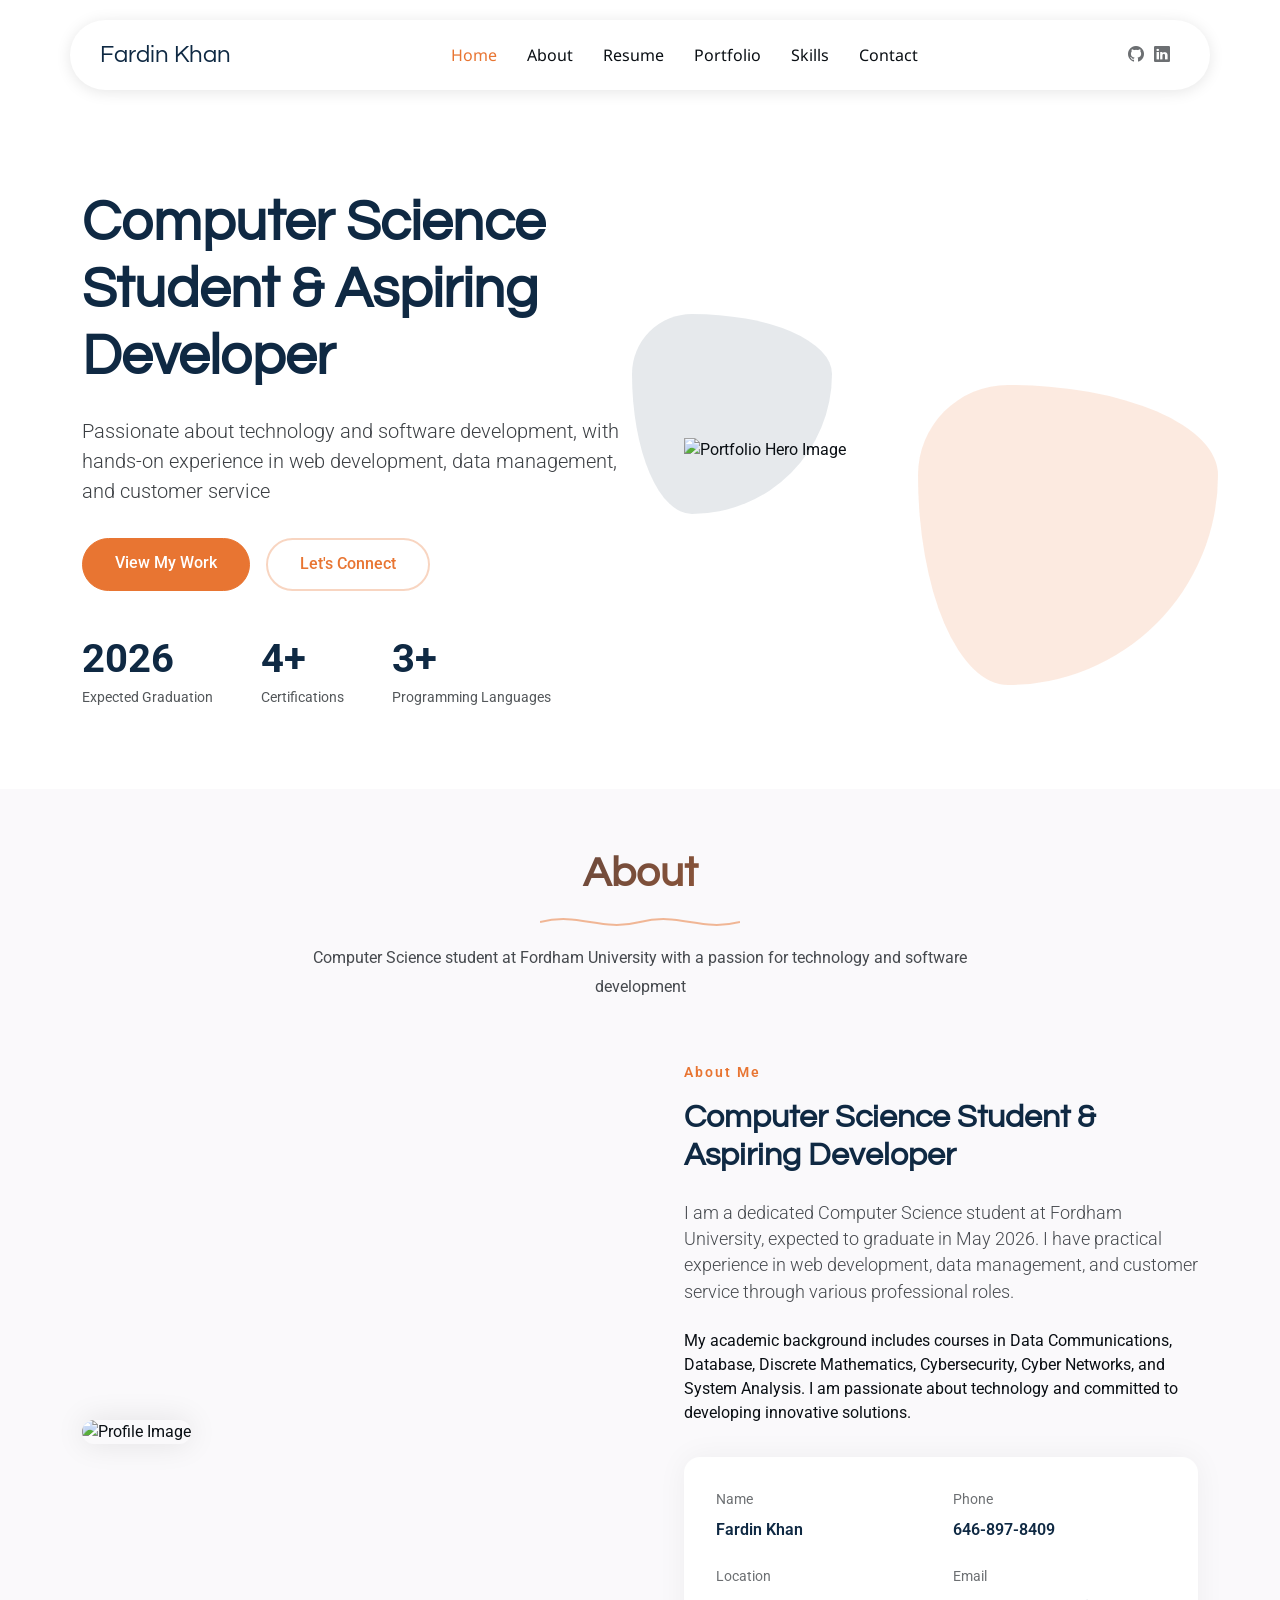
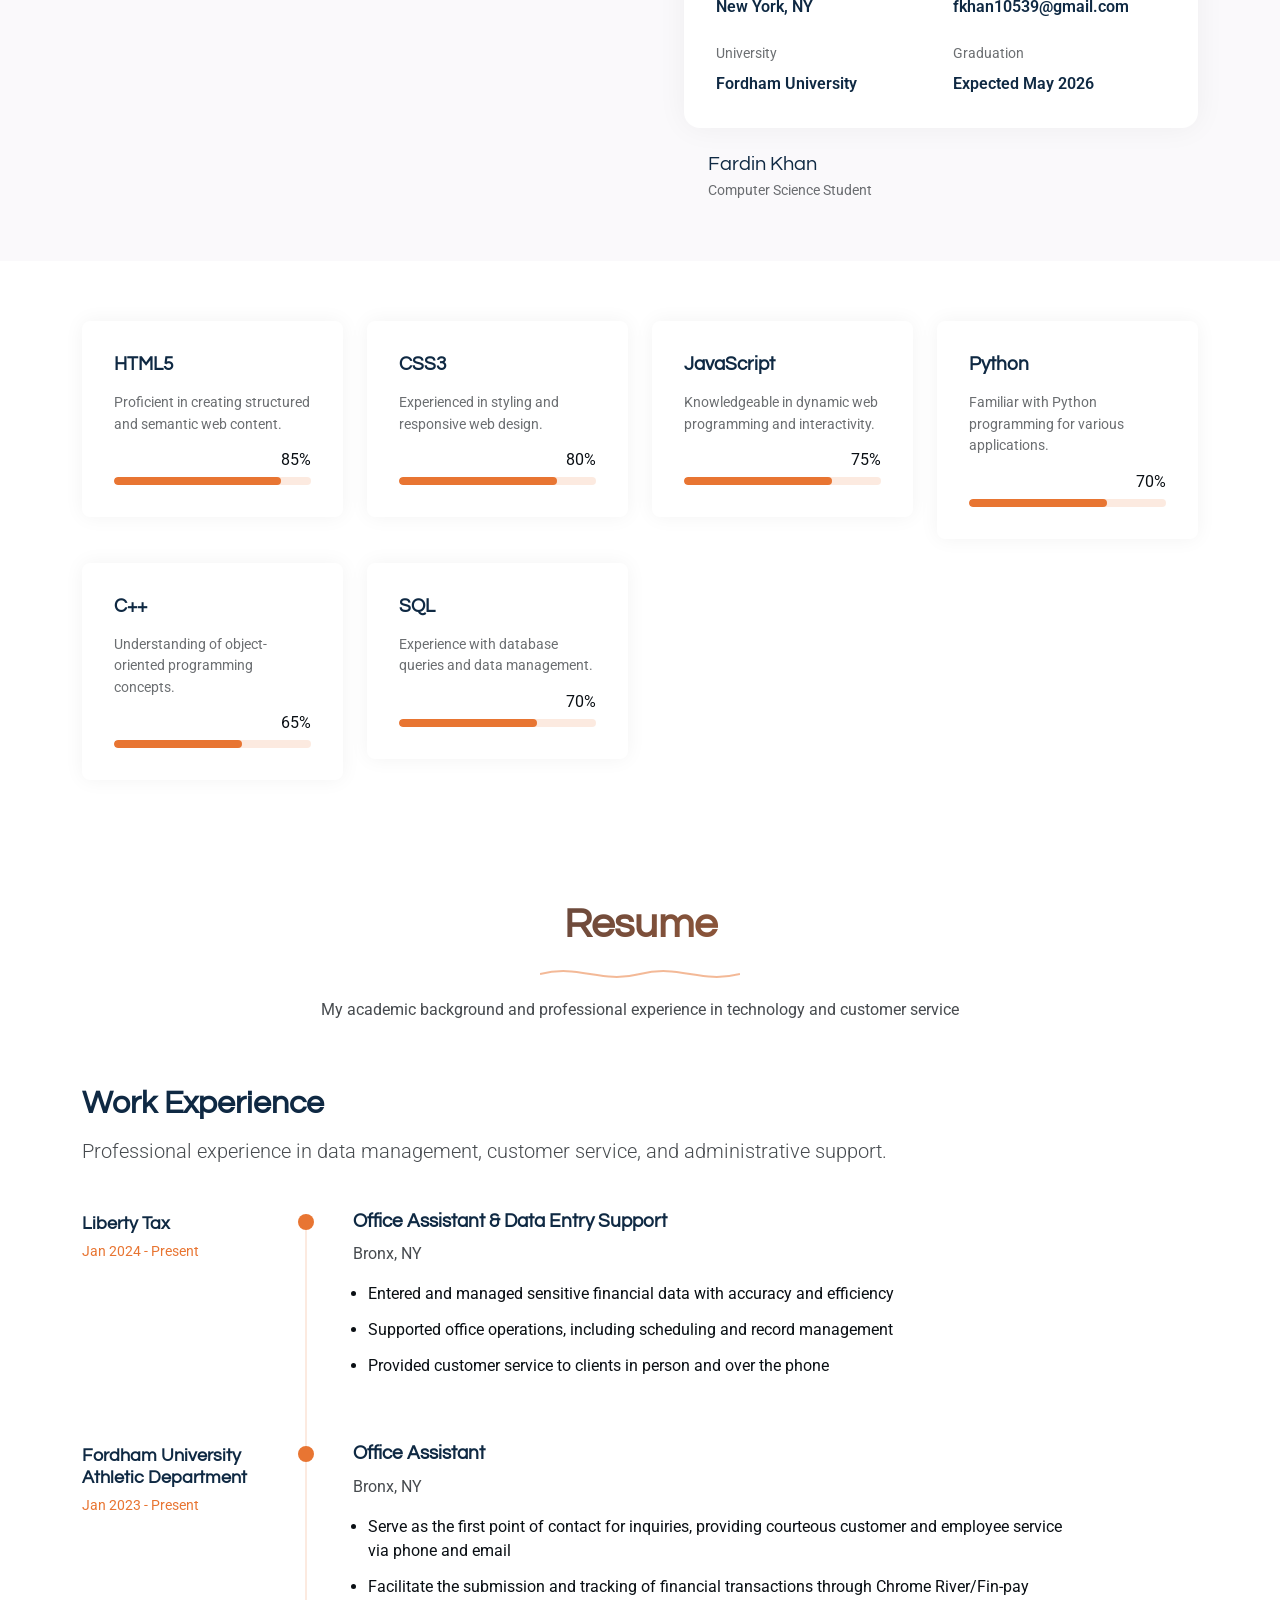
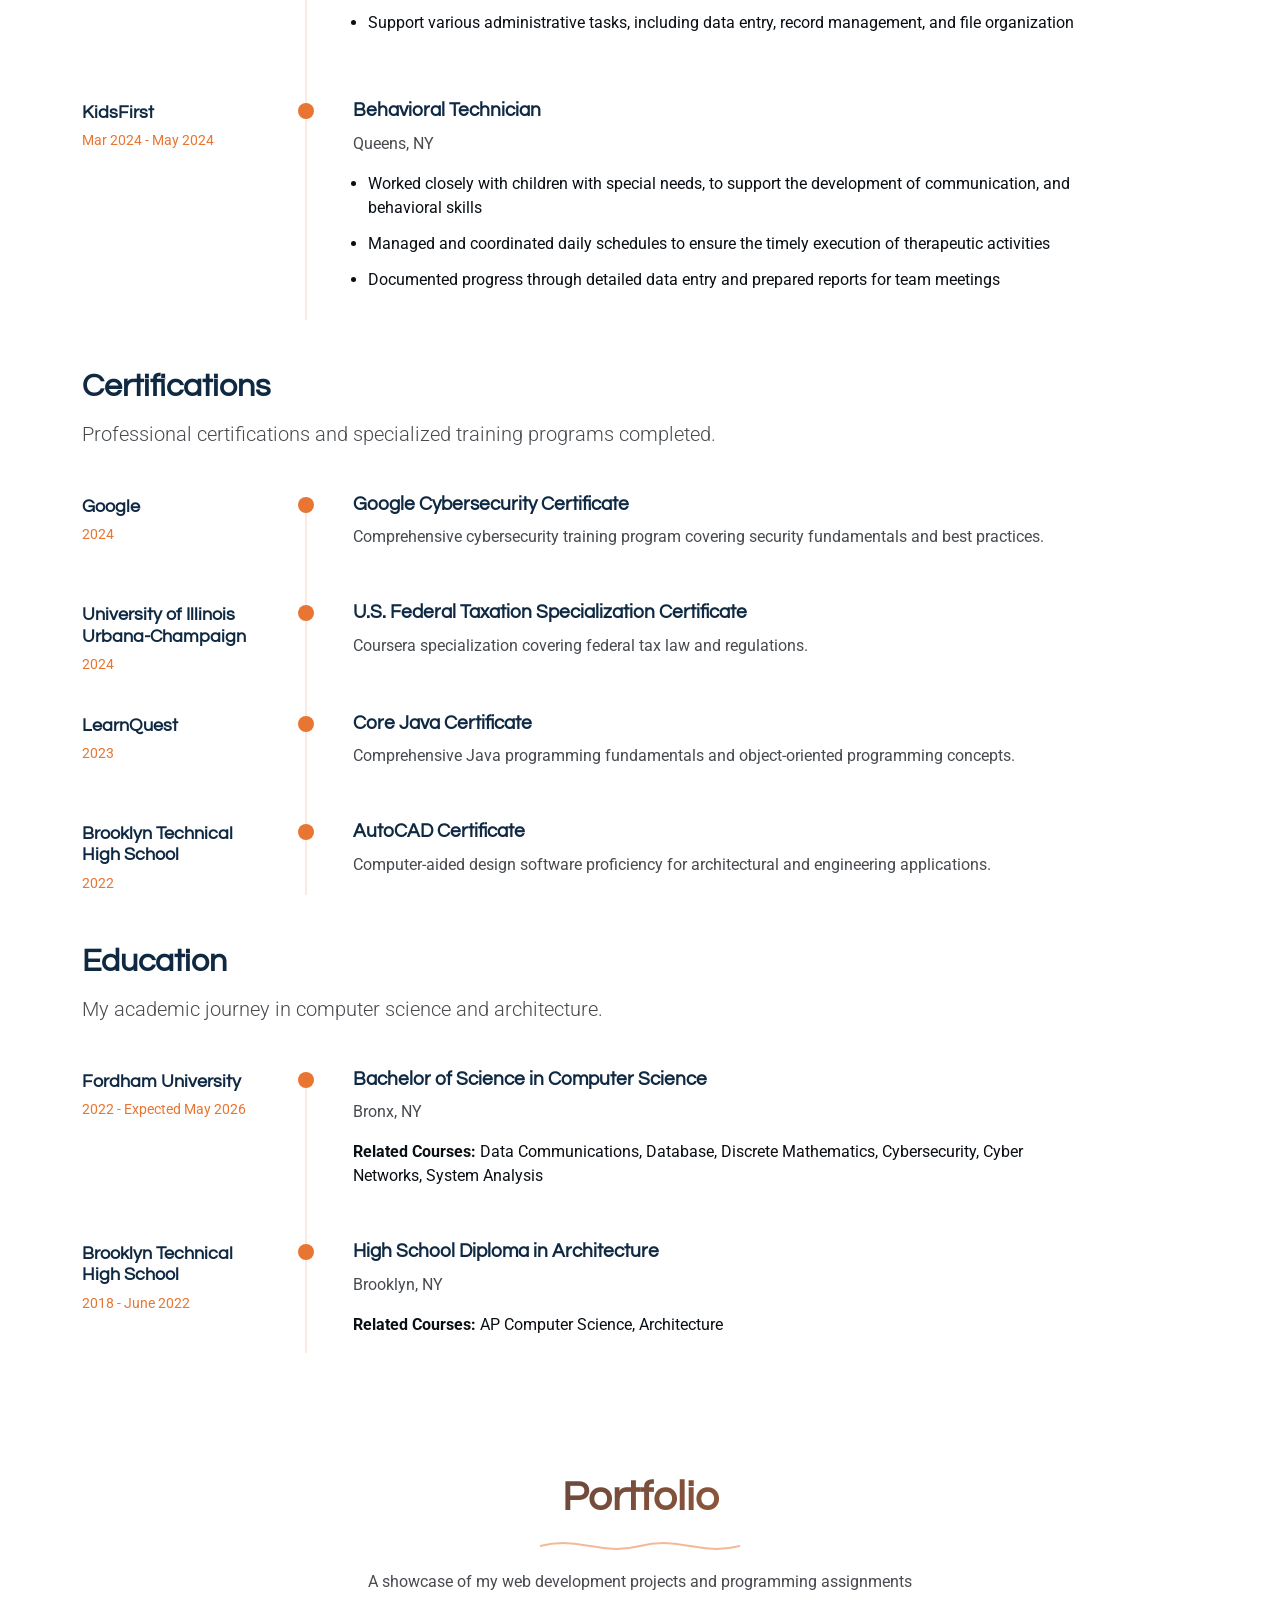
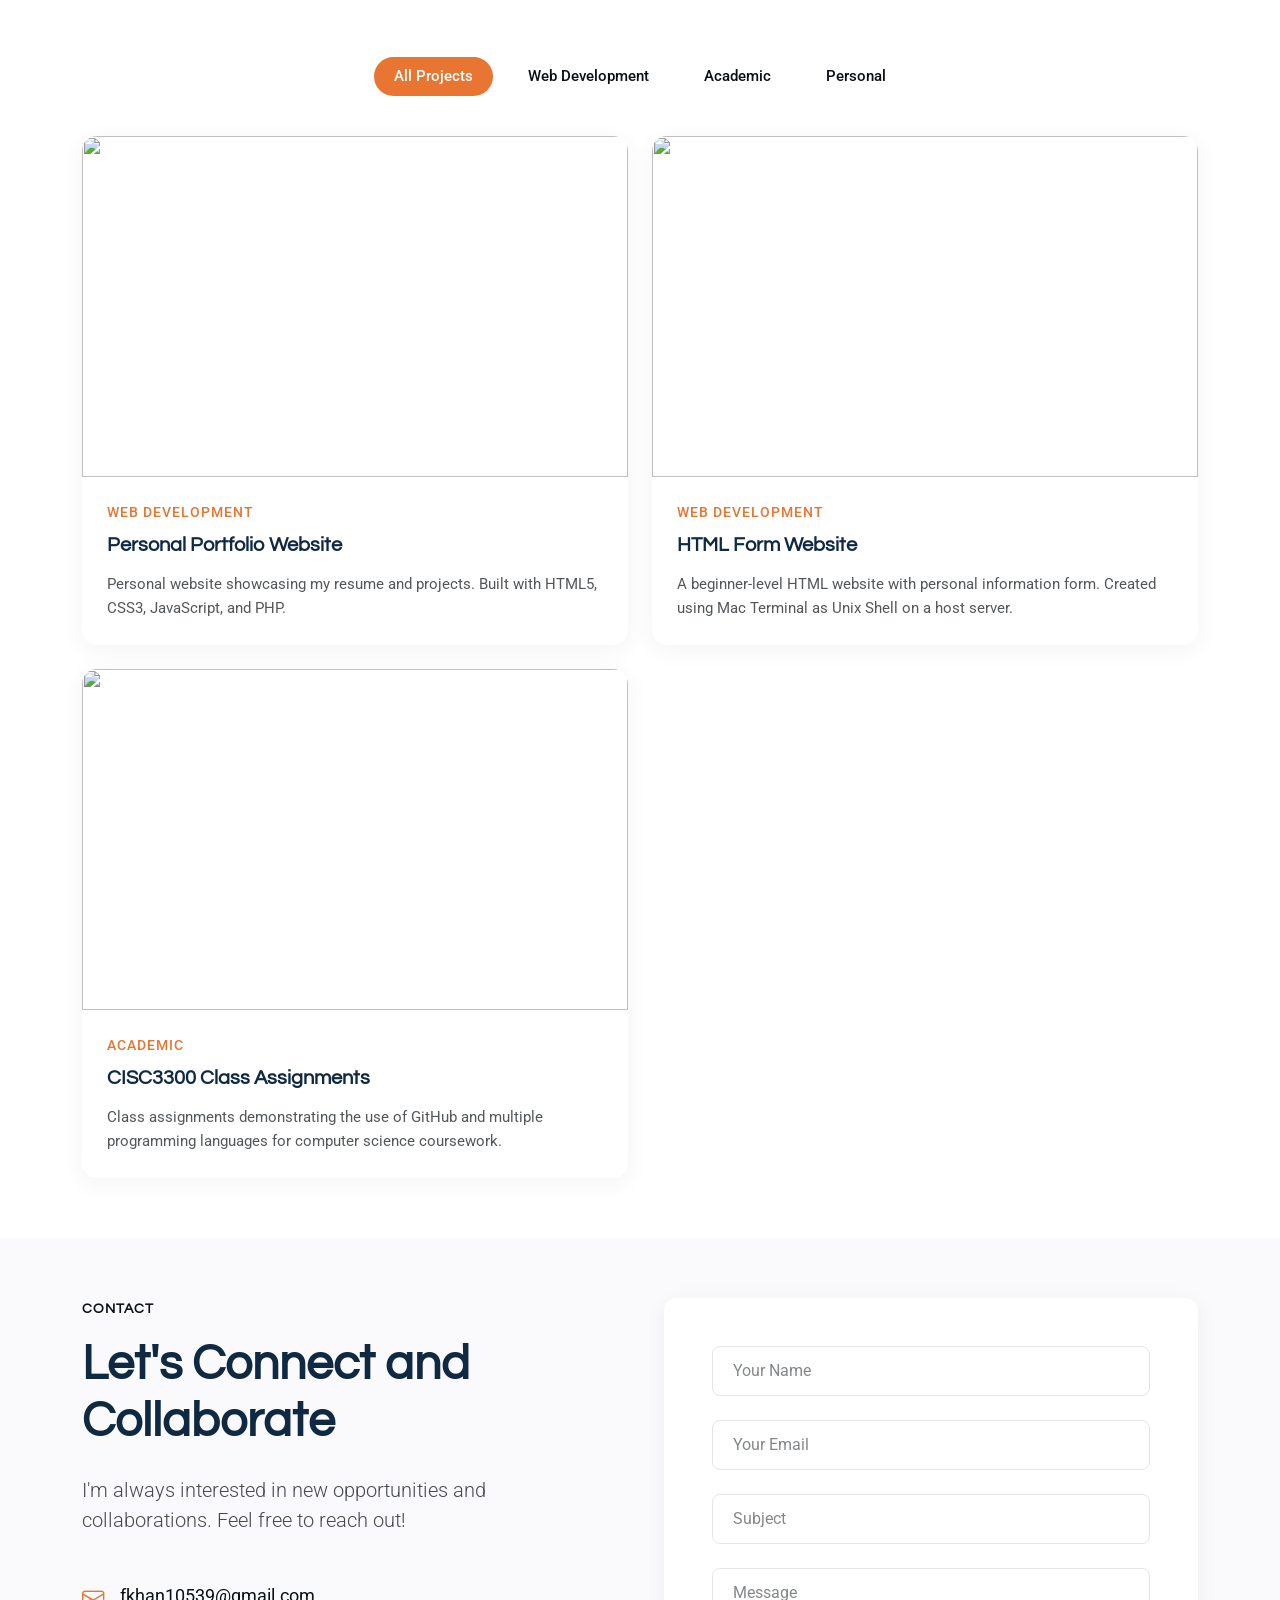
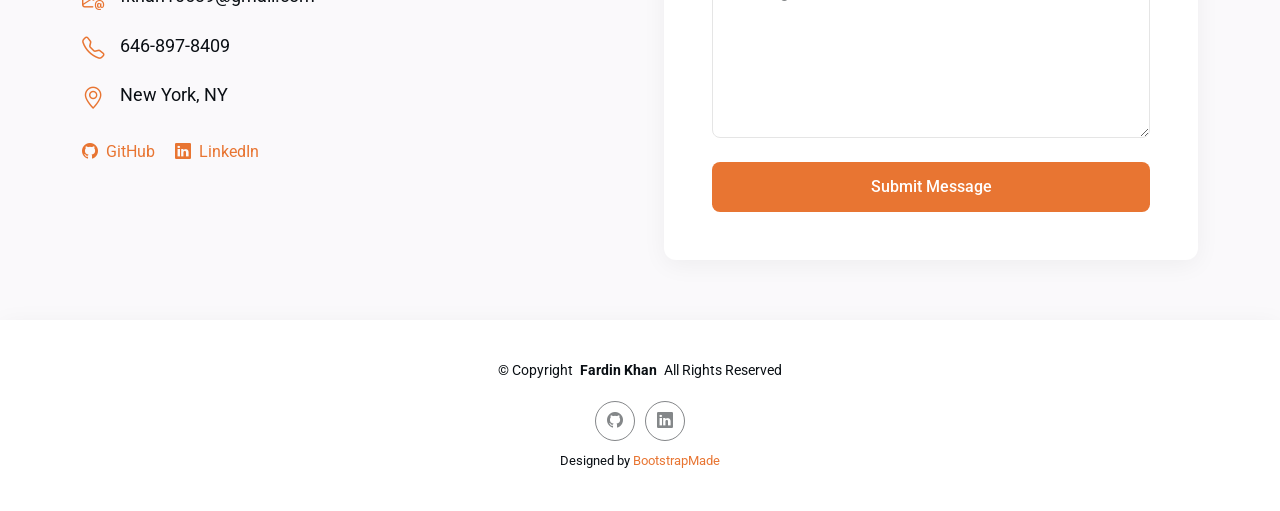
==== commit e130f0ac: "Update portfolio to match Fardin Khan's resume - Updated personal information, contact details, and " ====
--- a/index.html
+++ b/index.html
@@ -4,9 +4,9 @@
 <head>
   <meta charset="utf-8">
   <meta content="width=device-width, initial-scale=1.0" name="viewport">
-  <title>Index - EasyFolio Bootstrap Template</title>
-  <meta name="description" content="">
-  <meta name="keywords" content="">
+  <title>Fardin Khan - Portfolio</title>
+  <meta name="description" content="Computer Science student at Fordham University with experience in web development, data entry, and customer service">
+  <meta name="keywords" content="Fardin Khan, Computer Science, Web Developer, Portfolio, Fordham University">
 
   <!-- Favicons -->
   <link href="assets/img/favicon.png" rel="icon">
@@ -44,7 +44,7 @@
       <a href="index.html" class="logo d-flex align-items-center me-auto me-xl-0">
         <!-- Uncomment the line below if you also wish to use an image logo -->
         <!-- <img src="assets/img/logo.webp" alt=""> -->
-        <h1 class="sitename">EasyFolio</h1>
+        <h1 class="sitename">Fardin Khan</h1>
       </a>
 
       <nav id="navmenu" class="navmenu">
@@ -53,34 +53,15 @@
           <li><a href="#about">About</a></li>
           <li><a href="#resume">Resume</a></li>
           <li><a href="#portfolio">Portfolio</a></li>
-          <li><a href="#services">Services</a></li>
-          <li class="dropdown"><a href="#"><span>Dropdown</span> <i class="bi bi-chevron-down toggle-dropdown"></i></a>
-            <ul>
-              <li><a href="#">Dropdown 1</a></li>
-              <li class="dropdown"><a href="#"><span>Deep Dropdown</span> <i class="bi bi-chevron-down toggle-dropdown"></i></a>
-                <ul>
-                  <li><a href="#">Deep Dropdown 1</a></li>
-                  <li><a href="#">Deep Dropdown 2</a></li>
-                  <li><a href="#">Deep Dropdown 3</a></li>
-                  <li><a href="#">Deep Dropdown 4</a></li>
-                  <li><a href="#">Deep Dropdown 5</a></li>
-                </ul>
-              </li>
-              <li><a href="#">Dropdown 2</a></li>
-              <li><a href="#">Dropdown 3</a></li>
-              <li><a href="#">Dropdown 4</a></li>
-            </ul>
-          </li>
+          <li><a href="#skills">Skills</a></li>
           <li><a href="#contact">Contact</a></li>
         </ul>
         <i class="mobile-nav-toggle d-xl-none bi bi-list"></i>
       </nav>
 
       <div class="header-social-links">
-        <a href="#" class="twitter"><i class="bi bi-twitter-x"></i></a>
-        <a href="#" class="facebook"><i class="bi bi-facebook"></i></a>
-        <a href="#" class="instagram"><i class="bi bi-instagram"></i></a>
-        <a href="#" class="linkedin"><i class="bi bi-linkedin"></i></a>
+        <a href="https://github.com/fkhan67" class="github"><i class="bi bi-github"></i></a>
+        <a href="https://linkedin.com/in/fardin-khan" class="linkedin"><i class="bi bi-linkedin"></i></a>
       </div>
 
     </div>
@@ -95,24 +76,24 @@
 
         <div class="row align-items-center content">
           <div class="col-lg-6" data-aos="fade-up" data-aos-delay="200">
-            <h2>Crafting Digital Experiences with Passion</h2>
-            <p class="lead">Transforming ideas into elegant solutions through creative design and innovative development</p>
+            <h2>Computer Science Student & Aspiring Developer</h2>
+            <p class="lead">Passionate about technology and software development, with hands-on experience in web development, data management, and customer service</p>
             <div class="cta-buttons" data-aos="fade-up" data-aos-delay="300">
               <a href="#portfolio" class="btn btn-primary">View My Work</a>
               <a href="#contact" class="btn btn-outline">Let's Connect</a>
             </div>
             <div class="hero-stats" data-aos="fade-up" data-aos-delay="400">
               <div class="stat-item">
-                <span class="stat-number">5+</span>
-                <span class="stat-label">Years Experience</span>
+                <span class="stat-number">2026</span>
+                <span class="stat-label">Expected Graduation</span>
               </div>
               <div class="stat-item">
-                <span class="stat-number">100+</span>
-                <span class="stat-label">Projects Completed</span>
+                <span class="stat-number">4+</span>
+                <span class="stat-label">Certifications</span>
               </div>
               <div class="stat-item">
-                <span class="stat-number">50+</span>
-                <span class="stat-label">Happy Clients</span>
+                <span class="stat-number">3+</span>
+                <span class="stat-label">Programming Languages</span>
               </div>
             </div>
           </div>
@@ -140,7 +121,7 @@
             <path d="M 0,10 C 40,0 60,20 100,10 C 140,0 160,20 200,10" fill="none" stroke="currentColor" stroke-width="2"></path>
           </svg>
         </div>
-        <p>Quis autem vel eum iure reprehenderit qui in ea voluptate velit esse quam nihil molestiae consequatur vel illum qui dolorem</p>
+        <p>Computer Science student at Fordham University with a passion for technology and software development</p>
       </div><!-- End Section Title -->
 
       <div class="container" data-aos="fade-up" data-aos-delay="100">
@@ -156,53 +137,53 @@
             <div class="about-content">
               <span class="subtitle">About Me</span>
 
-              <h2>UI/UX Designer &amp; Web Developer</h2>
-
-              <p class="lead mb-4">Nemo enim ipsam voluptatem quia voluptas sit aspernatur aut odit aut fugit, sed quia consequuntur magni dolores eos qui ratione voluptatem sequi nesciunt.</p>
-
-              <p class="mb-4">Neque porro quisquam est, qui dolorem ipsum quia dolor sit amet</p>
+              <h2>Computer Science Student &amp; Aspiring Developer</h2>
+
+              <p class="lead mb-4">I am a dedicated Computer Science student at Fordham University, expected to graduate in May 2026. I have practical experience in web development, data management, and customer service through various professional roles.</p>
+
+              <p class="mb-4">My academic background includes courses in Data Communications, Database, Discrete Mathematics, Cybersecurity, Cyber Networks, and System Analysis. I am passionate about technology and committed to developing innovative solutions.</p>
 
               <div class="personal-info">
                 <div class="row g-4">
                   <div class="col-6">
                     <div class="info-item">
                       <span class="label">Name</span>
-                      <span class="value">Eliot Johnson</span>
+                      <span class="value">Fardin Khan</span>
                     </div>
                   </div>
 
                   <div class="col-6">
                     <div class="info-item">
                       <span class="label">Phone</span>
-                      <span class="value">+123 456 7890</span>
+                      <span class="value">646-897-8409</span>
                     </div>
                   </div>
 
                   <div class="col-6">
                     <div class="info-item">
-                      <span class="label">Age</span>
-                      <span class="value">26 Years</span>
+                      <span class="label">Location</span>
+                      <span class="value">New York, NY</span>
                     </div>
                   </div>
 
                   <div class="col-6">
                     <div class="info-item">
                       <span class="label">Email</span>
-                      <span class="value">email@example.com</span>
+                      <span class="value">fkhan10539@gmail.com</span>
                     </div>
                   </div>
 
                   <div class="col-6">
                     <div class="info-item">
-                      <span class="label">Occupation</span>
-                      <span class="value">Lorem Engineer</span>
+                      <span class="label">University</span>
+                      <span class="value">Fordham University</span>
                     </div>
                   </div>
 
                   <div class="col-6">
                     <div class="info-item">
-                      <span class="label">Nationality</span>
-                      <span class="value">Ipsum</span>
+                      <span class="label">Graduation</span>
+                      <span class="value">Expected May 2026</span>
                     </div>
                   </div>
                 </div>
@@ -213,8 +194,8 @@
                   <img src="assets/img/misc/signature-1.webp" alt="" class="img-fluid">
                 </div>
                 <div class="signature-info">
-                  <h4>Eliot Johnson</h4>
-                  <p>Adipiscing Elit, Lorem Ipsum</p>
+                  <h4>Fardin Khan</h4>
+                  <p>Computer Science Student</p>
                 </div>
               </div>
             </div>
@@ -234,22 +215,22 @@
 
           <div class="col-md-6 col-lg-3" data-aos="fade-up" data-aos-delay="100">
             <div class="skill-box">
-              <h3>HTML</h3>
-              <p>Sed ut perspiciatis unde omnis iste natus error sit voluptatem.</p>
-              <span class="text-end d-block">90%</span>
+              <h3>HTML5</h3>
+              <p>Proficient in creating structured and semantic web content.</p>
+              <span class="text-end d-block">85%</span>
               <div class="progress">
-                <div class="progress-bar" role="progressbar" aria-valuenow="90" aria-valuemin="0" aria-valuemax="100"></div>
+                <div class="progress-bar" role="progressbar" aria-valuenow="85" aria-valuemin="0" aria-valuemax="100"></div>
               </div>
             </div>
           </div>
 
           <div class="col-md-6 col-lg-3" data-aos="fade-up" data-aos-delay="200">
             <div class="skill-box">
-              <h3>CSS</h3>
-              <p>Nemo enim ipsam voluptatem quia voluptas sit aspernatur.</p>
-              <span class="text-end d-block">90%</span>
+              <h3>CSS3</h3>
+              <p>Experienced in styling and responsive web design.</p>
+              <span class="text-end d-block">80%</span>
               <div class="progress">
-                <div class="progress-bar" role="progressbar" aria-valuenow="95" aria-valuemin="0" aria-valuemax="100"></div>
+                <div class="progress-bar" role="progressbar" aria-valuenow="80" aria-valuemin="0" aria-valuemax="100"></div>
               </div>
             </div>
           </div>
@@ -257,21 +238,45 @@
           <div class="col-md-6 col-lg-3" data-aos="fade-up" data-aos-delay="300">
             <div class="skill-box">
               <h3>JavaScript</h3>
-              <p>Neque porro quisquam est qui dolorem ipsum quia dolor.</p>
-              <span class="text-end d-block">80%</span>
+              <p>Knowledgeable in dynamic web programming and interactivity.</p>
+              <span class="text-end d-block">75%</span>
               <div class="progress">
-                <div class="progress-bar" role="progressbar" aria-valuenow="80" aria-valuemin="0" aria-valuemax="100"></div>
+                <div class="progress-bar" role="progressbar" aria-valuenow="75" aria-valuemin="0" aria-valuemax="100"></div>
               </div>
             </div>
           </div>
 
           <div class="col-md-6 col-lg-3" data-aos="fade-up" data-aos-delay="400">
             <div class="skill-box">
-              <h3>Photoshop</h3>
-              <p>Quis autem vel eum iure reprehenderit qui in ea voluptate.</p>
-              <span class="text-end d-block">55%</span>
+              <h3>Python</h3>
+              <p>Familiar with Python programming for various applications.</p>
+              <span class="text-end d-block">70%</span>
               <div class="progress">
-                <div class="progress-bar" role="progressbar" aria-valuenow="55" aria-valuemin="0" aria-valuemax="100">
+                <div class="progress-bar" role="progressbar" aria-valuenow="70" aria-valuemin="0" aria-valuemax="100">
+                </div>
+              </div>
+            </div>
+          </div>
+
+          <div class="col-md-6 col-lg-3" data-aos="fade-up" data-aos-delay="500">
+            <div class="skill-box">
+              <h3>C++</h3>
+              <p>Understanding of object-oriented programming concepts.</p>
+              <span class="text-end d-block">65%</span>
+              <div class="progress">
+                <div class="progress-bar" role="progressbar" aria-valuenow="65" aria-valuemin="0" aria-valuemax="100">
+                </div>
+              </div>
+            </div>
+          </div>
+
+          <div class="col-md-6 col-lg-3" data-aos="fade-up" data-aos-delay="600">
+            <div class="skill-box">
+              <h3>SQL</h3>
+              <p>Experience with database queries and data management.</p>
+              <span class="text-end d-block">70%</span>
+              <div class="progress">
+                <div class="progress-bar" role="progressbar" aria-valuenow="70" aria-valuemin="0" aria-valuemax="100">
                 </div>
               </div>
             </div>
@@ -294,7 +299,7 @@
             <path d="M 0,10 C 40,0 60,20 100,10 C 140,0 160,20 200,10" fill="none" stroke="currentColor" stroke-width="2"></path>
           </svg>
         </div>
-        <p>Quis autem vel eum iure reprehenderit qui in ea voluptate velit esse quam nihil molestiae consequatur vel illum qui dolorem</p>
+        <p>My academic background and professional experience in technology and customer service</p>
       </div><!-- End Section Title -->
 
       <div class="container" data-aos="fade-up" data-aos-delay="100">
@@ -304,94 +309,145 @@
             <div class="resume-wrapper">
               <div class="resume-block" data-aos="fade-up">
                 <h2>Work Experience</h2>
-                <p class="lead">Maecenas tempus tellus eget condimentum rhoncus sem quam semper libero sit amet adipiscing sem neque sed ipsum.</p>
+                <p class="lead">Professional experience in data management, customer service, and administrative support.</p>
 
                 <div class="timeline">
                   <div class="timeline-item" data-aos="fade-up" data-aos-delay="200">
                     <div class="timeline-left">
-                      <h4 class="company">Etiam Industries</h4>
-                      <span class="period">Jun, 2023 - Current</span>
-                    </div>
-                    <div class="timeline-dot"></div>
-                    <div class="timeline-right">
-                      <h3 class="position">Project Lead</h3>
-                      <p class="description">Quia nobis sequi est occaecati aut. Repudiandae et iusto quae reiciendis et quis Eius vel ratione eius unde vitae rerum voluptates asperiores voluptatem Earum molestiae consequatur neque etlon sader mart dila</p>
+                      <h4 class="company">Liberty Tax</h4>
+                      <span class="period">Jan 2024 - Present</span>
+                    </div>
+                    <div class="timeline-dot"></div>
+                    <div class="timeline-right">
+                      <h3 class="position">Office Assistant & Data Entry Support</h3>
+                      <p class="description">Bronx, NY</p>
+                      <ul>
+                        <li>Entered and managed sensitive financial data with accuracy and efficiency</li>
+                        <li>Supported office operations, including scheduling and record management</li>
+                        <li>Provided customer service to clients in person and over the phone</li>
+                      </ul>
                     </div>
                   </div>
 
                   <div class="timeline-item" data-aos="fade-up" data-aos-delay="300">
                     <div class="timeline-left">
-                      <h4 class="company">Nullam Corp</h4>
-                      <span class="period">2019 - 2023</span>
-                    </div>
-                    <div class="timeline-dot"></div>
-                    <div class="timeline-right">
-                      <h3 class="position">Senior graphic design specialist</h3>
-                      <p class="description">
-                        Curabitur ullamcorper ultricies nisi nam eget dui etiam rhoncus maecenas tempus.
-                      </p>
+                      <h4 class="company">Fordham University Athletic Department</h4>
+                      <span class="period">Jan 2023 - Present</span>
+                    </div>
+                    <div class="timeline-dot"></div>
+                    <div class="timeline-right">
+                      <h3 class="position">Office Assistant</h3>
+                      <p class="description">Bronx, NY</p>
                       <ul>
-                        <li>Lead in the design, development, and implementation of the graphic, layout, and production communication materials</li>
-                        <li>Delegate tasks to the 7 members of the design team and provide counsel on all aspects of the project. </li>
-                        <li>Supervise the assessment of all graphic materials in order to ensure quality and accuracy of the design</li>
-                        <li>Oversee the efficient use of production project budgets ranging from $2,000 - $25,000</li>
+                        <li>Serve as the first point of contact for inquiries, providing courteous customer and employee service via phone and email</li>
+                        <li>Facilitate the submission and tracking of financial transactions through Chrome River/Fin-pay</li>
+                        <li>Support various administrative tasks, including data entry, record management, and file organization</li>
                       </ul>
-                      <p></p>
                     </div>
                   </div>
 
                   <div class="timeline-item" data-aos="fade-up" data-aos-delay="400">
                     <div class="timeline-left">
-                      <h4 class="company">Stepping Stone Ltd.</h4>
-                      <span class="period">2015-2019</span>
-                    </div>
-                    <div class="timeline-dot"></div>
-                    <div class="timeline-right">
-                      <h3 class="position">Graphic design specialist</h3>
-                      <p class="description">Curabitur ullamcorper ultricies nisi nam eget dui etiam rhoncus maecenas tempus.</p>
-                    </div>
-                  </div>
-                </div>
-              </div>
-
-              <div class="resume-block" data-aos="fade-up" data-aos-delay="100">
-                <h2>My Education</h2>
-                <p class="lead">Maecenas tempus tellus eget condimentum rhoncus sem quam semper libero sit amet adipiscing.</p>
+                      <h4 class="company">KidsFirst</h4>
+                      <span class="period">Mar 2024 - May 2024</span>
+                    </div>
+                    <div class="timeline-dot"></div>
+                    <div class="timeline-right">
+                      <h3 class="position">Behavioral Technician</h3>
+                      <p class="description">Queens, NY</p>
+                      <ul>
+                        <li>Worked closely with children with special needs, to support the development of communication, and behavioral skills</li>
+                        <li>Managed and coordinated daily schedules to ensure the timely execution of therapeutic activities</li>
+                        <li>Documented progress through detailed data entry and prepared reports for team meetings</li>
+                      </ul>
+                    </div>
+                  </div>
+                </div>
+              </div>
+
+              <div class="resume-block" data-aos="fade-up" data-aos-delay="50">
+                <h2>Certifications</h2>
+                <p class="lead">Professional certifications and specialized training programs completed.</p>
 
                 <div class="timeline">
                   <div class="timeline-item" data-aos="fade-up" data-aos-delay="200">
                     <div class="timeline-left">
-                      <h4 class="company">Vestibulum University</h4>
-                      <span class="period">2017-2019</span>
-                    </div>
-                    <div class="timeline-dot"></div>
-                    <div class="timeline-right">
-                      <h3 class="position">Diploma in Consequat</h3>
-                      <p class="description">Curabitur ullamcorper ultricies nisi nam eget dui etiam rhoncus maecenas tempus.</p>
+                      <h4 class="company">Google</h4>
+                      <span class="period">2024</span>
+                    </div>
+                    <div class="timeline-dot"></div>
+                    <div class="timeline-right">
+                      <h3 class="position">Google Cybersecurity Certificate</h3>
+                      <p class="description">Comprehensive cybersecurity training program covering security fundamentals and best practices.</p>
                     </div>
                   </div>
 
                   <div class="timeline-item" data-aos="fade-up" data-aos-delay="300">
                     <div class="timeline-left">
-                      <h4 class="company">Nullam Corp</h4>
-                      <span class="period">2019 - 2023</span>
-                    </div>
-                    <div class="timeline-dot"></div>
-                    <div class="timeline-right">
-                      <h3 class="position">Master of Fine Arts &amp; Graphic Design</h3>
-                      <p class="description">Curabitur ullamcorper ultricies nisi nam eget dui etiam rhoncus maecenas tempus.</p>
+                      <h4 class="company">University of Illinois Urbana-Champaign</h4>
+                      <span class="period">2024</span>
+                    </div>
+                    <div class="timeline-dot"></div>
+                    <div class="timeline-right">
+                      <h3 class="position">U.S. Federal Taxation Specialization Certificate</h3>
+                      <p class="description">Coursera specialization covering federal tax law and regulations.</p>
                     </div>
                   </div>
 
                   <div class="timeline-item" data-aos="fade-up" data-aos-delay="400">
                     <div class="timeline-left">
-                      <h4 class="company">Vestibulum University</h4>
-                      <span class="period">2015-2019</span>
-                    </div>
-                    <div class="timeline-dot"></div>
-                    <div class="timeline-right">
-                      <h3 class="position">Bachelor of Fine Arts &amp; Graphic Design</h3>
-                      <p class="description">Curabitur ullamcorper ultricies nisi nam eget dui etiam rhoncus maecenas tempus.</p>
+                      <h4 class="company">LearnQuest</h4>
+                      <span class="period">2023</span>
+                    </div>
+                    <div class="timeline-dot"></div>
+                    <div class="timeline-right">
+                      <h3 class="position">Core Java Certificate</h3>
+                      <p class="description">Comprehensive Java programming fundamentals and object-oriented programming concepts.</p>
+                    </div>
+                  </div>
+
+                  <div class="timeline-item" data-aos="fade-up" data-aos-delay="500">
+                    <div class="timeline-left">
+                      <h4 class="company">Brooklyn Technical High School</h4>
+                      <span class="period">2022</span>
+                    </div>
+                    <div class="timeline-dot"></div>
+                    <div class="timeline-right">
+                      <h3 class="position">AutoCAD Certificate</h3>
+                      <p class="description">Computer-aided design software proficiency for architectural and engineering applications.</p>
+                    </div>
+                  </div>
+                </div>
+              </div>
+
+              <div class="resume-block" data-aos="fade-up" data-aos-delay="100">
+                <h2>Education</h2>
+                <p class="lead">My academic journey in computer science and architecture.</p>
+
+                <div class="timeline">
+                  <div class="timeline-item" data-aos="fade-up" data-aos-delay="200">
+                    <div class="timeline-left">
+                      <h4 class="company">Fordham University</h4>
+                      <span class="period">2022 - Expected May 2026</span>
+                    </div>
+                    <div class="timeline-dot"></div>
+                    <div class="timeline-right">
+                      <h3 class="position">Bachelor of Science in Computer Science</h3>
+                      <p class="description">Bronx, NY</p>
+                      <p><strong>Related Courses:</strong> Data Communications, Database, Discrete Mathematics, Cybersecurity, Cyber Networks, System Analysis</p>
+                    </div>
+                  </div>
+
+                  <div class="timeline-item" data-aos="fade-up" data-aos-delay="300">
+                    <div class="timeline-left">
+                      <h4 class="company">Brooklyn Technical High School</h4>
+                      <span class="period">2018 - June 2022</span>
+                    </div>
+                    <div class="timeline-dot"></div>
+                    <div class="timeline-right">
+                      <h3 class="position">High School Diploma in Architecture</h3>
+                      <p class="description">Brooklyn, NY</p>
+                      <p><strong>Related Courses:</strong> AP Computer Science, Architecture</p>
                     </div>
                   </div>
                 </div>
@@ -415,7 +471,7 @@
             <path d="M 0,10 C 40,0 60,20 100,10 C 140,0 160,20 200,10" fill="none" stroke="currentColor" stroke-width="2"></path>
           </svg>
         </div>
-        <p>Quis autem vel eum iure reprehenderit qui in ea voluptate velit esse quam nihil molestiae consequatur vel illum qui dolorem</p>
+        <p>A showcase of my web development projects and programming assignments</p>
       </div><!-- End Section Title -->
 
       <div class="container" data-aos="fade-up" data-aos-delay="100">
@@ -424,129 +480,70 @@
 
           <div class="portfolio-filters-container" data-aos="fade-up" data-aos-delay="200">
             <ul class="portfolio-filters isotope-filters">
-              <li data-filter="*" class="filter-active">All Work</li>
-              <li data-filter=".filter-web">Web Design</li>
-              <li data-filter=".filter-graphics">Graphics</li>
-              <li data-filter=".filter-motion">Motion</li>
-              <li data-filter=".filter-brand">Branding</li>
+              <li data-filter="*" class="filter-active">All Projects</li>
+              <li data-filter=".filter-web">Web Development</li>
+              <li data-filter=".filter-academic">Academic</li>
+              <li data-filter=".filter-personal">Personal</li>
             </ul>
           </div>
 
           <div class="row g-4 isotope-container" data-aos="fade-up" data-aos-delay="300">
 
-            <div class="col-lg-6 col-md-6 portfolio-item isotope-item filter-web">
+            <div class="col-lg-6 col-md-6 portfolio-item isotope-item filter-web filter-personal">
               <div class="portfolio-card">
                 <div class="portfolio-image">
                   <img src="assets/img/portfolio/portfolio-1.webp" class="img-fluid" alt="" loading="lazy">
                   <div class="portfolio-overlay">
                     <div class="portfolio-actions">
-                      <a href="assets/img/portfolio/portfolio-1.webp" class="glightbox preview-link" data-gallery="portfolio-gallery-web"><i class="bi bi-eye"></i></a>
-                      <a href="portfolio-details.html" class="details-link"><i class="bi bi-arrow-right"></i></a>
+                      <a href="https://fkhan67.github.io/fardin-portfolio/" class="details-link" target="_blank"><i class="bi bi-arrow-right"></i></a>
                     </div>
                   </div>
                 </div>
                 <div class="portfolio-content">
-                  <span class="category">Web Design</span>
-                  <h3>Modern Dashboard Interface</h3>
-                  <p>Maecenas faucibus mollis interdum sed posuere consectetur est at lobortis.</p>
+                  <span class="category">Web Development</span>
+                  <h3>Personal Portfolio Website</h3>
+                  <p>Personal website showcasing my resume and projects. Built with HTML5, CSS3, JavaScript, and PHP.</p>
                 </div>
               </div>
             </div><!-- End Portfolio Item -->
 
-            <div class="col-lg-6 col-md-6 portfolio-item isotope-item filter-graphics">
+            <div class="col-lg-6 col-md-6 portfolio-item isotope-item filter-web filter-academic">
               <div class="portfolio-card">
                 <div class="portfolio-image">
                   <img src="assets/img/portfolio/portfolio-10.webp" class="img-fluid" alt="" loading="lazy">
                   <div class="portfolio-overlay">
                     <div class="portfolio-actions">
-                      <a href="assets/img/portfolio/portfolio-10.webp" class="glightbox preview-link" data-gallery="portfolio-gallery-graphics"><i class="bi bi-eye"></i></a>
-                      <a href="portfolio-details.html" class="details-link"><i class="bi bi-arrow-right"></i></a>
+                      <a href="https://storm.cis.fordham.edu/~fkhan67/form.html" class="details-link" target="_blank"><i class="bi bi-arrow-right"></i></a>
                     </div>
                   </div>
                 </div>
                 <div class="portfolio-content">
-                  <span class="category">Graphics</span>
-                  <h3>Creative Brand Identity</h3>
-                  <p>Vestibulum id ligula porta felis euismod semper at vulputate.</p>
+                  <span class="category">Web Development</span>
+                  <h3>HTML Form Website</h3>
+                  <p>A beginner-level HTML website with personal information form. Created using Mac Terminal as Unix Shell on a host server.</p>
                 </div>
               </div>
             </div><!-- End Portfolio Item -->
 
-            <div class="col-lg-6 col-md-6 portfolio-item isotope-item filter-motion">
+            <div class="col-lg-6 col-md-6 portfolio-item isotope-item filter-academic">
               <div class="portfolio-card">
                 <div class="portfolio-image">
                   <img src="assets/img/portfolio/portfolio-7.webp" class="img-fluid" alt="" loading="lazy">
                   <div class="portfolio-overlay">
                     <div class="portfolio-actions">
-                      <a href="assets/img/portfolio/portfolio-7.webp" class="glightbox preview-link" data-gallery="portfolio-gallery-motion"><i class="bi bi-eye"></i></a>
-                      <a href="portfolio-details.html" class="details-link"><i class="bi bi-arrow-right"></i></a>
+                      <a href="https://github.com/fkhan67/cisc3300" class="details-link" target="_blank"><i class="bi bi-arrow-right"></i></a>
                     </div>
                   </div>
                 </div>
                 <div class="portfolio-content">
-                  <span class="category">Motion</span>
-                  <h3>Product Animation Reel</h3>
-                  <p>Donec ullamcorper nulla non metus auctor fringilla dapibus.</p>
+                  <span class="category">Academic</span>
+                  <h3>CISC3300 Class Assignments</h3>
+                  <p>Class assignments demonstrating the use of GitHub and multiple programming languages for computer science coursework.</p>
                 </div>
               </div>
             </div><!-- End Portfolio Item -->
 
-            <div class="col-lg-6 col-md-6 portfolio-item isotope-item filter-brand">
-              <div class="portfolio-card">
-                <div class="portfolio-image">
-                  <img src="assets/img/portfolio/portfolio-4.webp" class="img-fluid" alt="" loading="lazy">
-                  <div class="portfolio-overlay">
-                    <div class="portfolio-actions">
-                      <a href="assets/img/portfolio/portfolio-4.webp" class="glightbox preview-link" data-gallery="portfolio-gallery-brand"><i class="bi bi-eye"></i></a>
-                      <a href="portfolio-details.html" class="details-link"><i class="bi bi-arrow-right"></i></a>
-                    </div>
-                  </div>
-                </div>
-                <div class="portfolio-content">
-                  <span class="category">Branding</span>
-                  <h3>Luxury Brand Package</h3>
-                  <p>Aenean lacinia bibendum nulla sed consectetur elit.</p>
-                </div>
-              </div>
-            </div><!-- End Portfolio Item -->
-
-            <div class="col-lg-6 col-md-6 portfolio-item isotope-item filter-web">
-              <div class="portfolio-card">
-                <div class="portfolio-image">
-                  <img src="assets/img/portfolio/portfolio-2.webp" class="img-fluid" alt="" loading="lazy">
-                  <div class="portfolio-overlay">
-                    <div class="portfolio-actions">
-                      <a href="assets/img/portfolio/portfolio-2.webp" class="glightbox preview-link" data-gallery="portfolio-gallery-web"><i class="bi bi-eye"></i></a>
-                      <a href="portfolio-details.html" class="details-link"><i class="bi bi-arrow-right"></i></a>
-                    </div>
-                  </div>
-                </div>
-                <div class="portfolio-content">
-                  <span class="category">Web Design</span>
-                  <h3>E-commerce Platform</h3>
-                  <p>Nullam id dolor id nibh ultricies vehicula ut id elit.</p>
-                </div>
-              </div>
-            </div><!-- End Portfolio Item -->
-
-            <div class="col-lg-6 col-md-6 portfolio-item isotope-item filter-graphics">
-              <div class="portfolio-card">
-                <div class="portfolio-image">
-                  <img src="assets/img/portfolio/portfolio-11.webp" class="img-fluid" alt="" loading="lazy">
-                  <div class="portfolio-overlay">
-                    <div class="portfolio-actions">
-                      <a href="assets/img/portfolio/portfolio-11.webp" class="glightbox preview-link" data-gallery="portfolio-gallery-graphics"><i class="bi bi-eye"></i></a>
-                      <a href="portfolio-details.html" class="details-link"><i class="bi bi-arrow-right"></i></a>
-                    </div>
-                  </div>
-                </div>
-                <div class="portfolio-content">
-                  <span class="category">Graphics</span>
-                  <h3>Digital Art Collection</h3>
-                  <p>Cras mattis consectetur purus sit amet fermentum.</p>
-                </div>
-              </div>
-            </div><!-- End Portfolio Item -->
+
 
           </div><!-- End Portfolio Container -->
 
@@ -555,312 +552,6 @@
       </div>
 
     </section><!-- /Portfolio Section -->
-
-    <!-- Testimonials Section -->
-    <section id="testimonials" class="testimonials section light-background">
-
-      <!-- Section Title -->
-      <div class="container section-title" data-aos="fade-up">
-        <h2>Testimonials</h2>
-        <div class="title-shape">
-          <svg viewBox="0 0 200 20" xmlns="http://www.w3.org/2000/svg">
-            <path d="M 0,10 C 40,0 60,20 100,10 C 140,0 160,20 200,10" fill="none" stroke="currentColor" stroke-width="2"></path>
-          </svg>
-        </div>
-        <p>Quis autem vel eum iure reprehenderit qui in ea voluptate velit esse quam nihil molestiae consequatur vel illum qui dolorem</p>
-      </div><!-- End Section Title -->
-
-      <div class="container" data-aos="fade-up" data-aos-delay="100">
-
-        <div class="testimonials-slider swiper init-swiper">
-          <script type="application/json" class="swiper-config">
-            {
-              "slidesPerView": 1,
-              "loop": true,
-              "speed": 600,
-              "autoplay": {
-                "delay": 5000
-              },
-              "navigation": {
-                "nextEl": ".swiper-button-next",
-                "prevEl": ".swiper-button-prev"
-              }
-            }
-          </script>
-
-          <div class="swiper-wrapper">
-
-            <div class="swiper-slide">
-              <div class="testimonial-item">
-                <div class="row">
-                  <div class="col-lg-8">
-                    <h2>Sed ut perspiciatis unde omnis</h2>
-                    <p>
-                      Proin iaculis purus consequat sem cure digni ssim donec porttitora entum suscipit rhoncus. Accusantium quam, ultricies eget id, aliquam eget nibh et. Maecen aliquam, risus at semper.
-                    </p>
-                    <p>
-                      Beatae magnam dolore quia ipsum. Voluptatem totam et qui dolore dignissimos. Amet quia sapiente laudantium nihil illo et assumenda sit cupiditate. Nam perspiciatis perferendis minus consequatur. Enim ut eos quo.
-                    </p>
-                    <div class="profile d-flex align-items-center">
-                      <img src="assets/img/person/person-m-7.webp" class="profile-img" alt="">
-                      <div class="profile-info">
-                        <h3>Saul Goodman</h3>
-                        <span>Client</span>
-                      </div>
-                    </div>
-                  </div>
-                  <div class="col-lg-4 d-none d-lg-block">
-                    <div class="featured-img-wrapper">
-                      <img src="assets/img/person/person-m-7.webp" class="featured-img" alt="">
-                    </div>
-                  </div>
-                </div>
-              </div>
-            </div><!-- End Testimonial Item -->
-
-            <div class="swiper-slide">
-              <div class="testimonial-item">
-                <div class="row">
-                  <div class="col-lg-8">
-                    <h2>Nemo enim ipsam voluptatem</h2>
-                    <p>
-                      Export tempor illum tamen malis malis eram quae irure esse labore quem cillum quid cillum eram malis quorum velit fore eram velit sunt aliqua noster fugiat irure amet legam anim culpa.
-                    </p>
-                    <p>
-                      Dolorem excepturi esse qui amet maxime quibusdam aut repellendus voluptatum. Corrupti enim a repellat cumque est laborum fuga consequuntur. Dolorem nostrum deleniti quas voluptatem iure dolorum rerum. Repudiandae doloribus ut repellat harum vero aut. Modi aut velit aperiam aspernatur odit ut vitae.
-                    </p>
-                    <div class="profile d-flex align-items-center">
-                      <img src="assets/img/person/person-f-8.webp" class="profile-img" alt="">
-                      <div class="profile-info">
-                        <h3>Sara Wilsson</h3>
-                        <span>Designer</span>
-                      </div>
-                    </div>
-                  </div>
-                  <div class="col-lg-4 d-none d-lg-block">
-                    <div class="featured-img-wrapper">
-                      <img src="assets/img/person/person-f-8.webp" class="featured-img" alt="">
-                    </div>
-                  </div>
-                </div>
-              </div>
-            </div><!-- End Testimonial Item -->
-
-            <div class="swiper-slide">
-              <div class="testimonial-item">
-                <div class="row">
-                  <div class="col-lg-8">
-                    <h2>
-                      Labore nostrum eos impedit
-                    </h2>
-                    <p>
-                      Fugiat enim eram quae cillum dolore dolor amet nulla culpa multos export minim fugiat minim velit minim dolor enim duis veniam ipsum anim magna sunt elit fore quem dolore labore illum veniam.
-                    </p>
-                    <p>
-                      Itaque ut explicabo vero occaecati est quam rerum sed. Numquam tempora aut aut quaerat quia illum. Nobis quia autem odit ipsam numquam. Doloribus sit sint corporis eius totam fuga. Hic nostrum suscipit corrupti nam expedita adipisci aut optio.
-                    </p>
-                    <div class="profile d-flex align-items-center">
-                      <img src="assets/img/person/person-m-9.webp" class="profile-img" alt="">
-                      <div class="profile-info">
-                        <h3>Matt Brandon</h3>
-                        <span>Freelancer</span>
-                      </div>
-                    </div>
-                  </div>
-                  <div class="col-lg-4 d-none d-lg-block">
-                    <div class="featured-img-wrapper">
-                      <img src="assets/img/person/person-m-9.webp" class="featured-img" alt="">
-                    </div>
-                  </div>
-                </div>
-              </div>
-            </div><!-- End Testimonial Item -->
-
-            <div class="swiper-slide">
-              <div class="testimonial-item">
-                <div class="row">
-                  <div class="col-lg-8">
-                    <h2>Impedit dolor facilis nulla</h2>
-                    <p>
-                      Enim nisi quem export duis labore cillum quae magna enim sint quorum nulla quem veniam duis minim tempor labore quem eram duis noster aute amet eram fore quis sint minim.
-                    </p>
-                    <p>
-                      Omnis aspernatur accusantium qui delectus praesentium repellendus. Facilis sint odio aspernatur voluptas commodi qui qui qui pariatur. Corrupti deleniti itaque quaerat ipsum deleniti culpa tempora tempore. Et consequatur exercitationem hic aspernatur nobis est voluptatibus architecto laborum.
-                    </p>
-                    <div class="profile d-flex align-items-center">
-                      <img src="assets/img/person/person-f-10.webp" class="profile-img" alt="">
-                      <div class="profile-info">
-                        <h3>Jena Karlis</h3>
-                        <span>Store Owner</span>
-                      </div>
-                    </div>
-                  </div>
-                  <div class="col-lg-4 d-none d-lg-block">
-                    <div class="featured-img-wrapper">
-                      <img src="assets/img/person/person-f-10.webp" class="featured-img" alt="">
-                    </div>
-                  </div>
-                </div>
-              </div>
-            </div><!-- End Testimonial Item -->
-
-          </div>
-
-          <div class="swiper-navigation w-100 d-flex align-items-center justify-content-center">
-            <div class="swiper-button-prev"></div>
-            <div class="swiper-button-next"></div>
-          </div>
-
-        </div>
-
-      </div>
-
-    </section><!-- /Testimonials Section -->
-
-    <!-- Services Section -->
-    <section id="services" class="services section">
-
-      <!-- Section Title -->
-      <div class="container section-title" data-aos="fade-up">
-        <h2>Services</h2>
-        <div class="title-shape">
-          <svg viewBox="0 0 200 20" xmlns="http://www.w3.org/2000/svg">
-            <path d="M 0,10 C 40,0 60,20 100,10 C 140,0 160,20 200,10" fill="none" stroke="currentColor" stroke-width="2"></path>
-          </svg>
-        </div>
-        <p>Quis autem vel eum iure reprehenderit qui in ea voluptate velit esse quam nihil molestiae consequatur vel illum qui dolorem</p>
-      </div><!-- End Section Title -->
-
-      <div class="container" data-aos="fade-up" data-aos-delay="100">
-
-        <div class="row align-items-center">
-          <div class="col-lg-4 mb-5 mb-lg-0">
-            <h2 class="fw-bold mb-4 servies-title">Consectetur adipiscing elit sed do eiusmod tempor</h2>
-            <p class="mb-4">Nulla metus metus ullamcorper vel tincidunt sed euismod nibh volutpat velit class aptent taciti sociosqu ad litora.</p>
-            <a href="#" class="btn btn-outline-primary">See all services</a>
-          </div>
-          <div class="col-lg-8">
-            <div class="row g-4">
-
-              <div class="col-md-6" data-aos="fade-up" data-aos-delay="200">
-                <div class="service-item">
-                  <i class="bi bi-activity icon"></i>
-                  <h3><a href="service-details.html">Eget nulla facilisi etiam</a></h3>
-                  <p>Vestibulum morbi blandit cursus risus at ultrices mi tempus imperdiet nulla.</p>
-                </div>
-              </div><!-- End Service Item -->
-
-              <div class="col-md-6" data-aos="fade-up" data-aos-delay="300">
-                <div class="service-item">
-                  <i class="bi bi-easel icon"></i>
-                  <h3><a href="service-details.html">Duis aute irure dolor</a></h3>
-                  <p>Auctor neque vitae tempus quam pellentesque nec nam aliquam sem et tortor.</p>
-                </div>
-              </div><!-- End Service Item -->
-
-              <div class="col-md-6" data-aos="fade-up" data-aos-delay="400">
-                <div class="service-item">
-                  <i class="bi bi-broadcast icon"></i>
-                  <h3><a href="service-details.html">Excepteur sint occaecat</a></h3>
-                  <p>At vero eos et accusamus et iusto odio dignissimos ducimus qui blanditiis praesentium.</p>
-                </div>
-              </div><!-- End Service Item -->
-
-              <div class="col-md-6" data-aos="fade-up" data-aos-delay="500">
-                <div class="service-item">
-                  <i class="bi bi-bounding-box-circles icon"></i>
-                  <h3><a href="service-details.html">Tempor incididunt ut labore</a></h3>
-                  <p>Ullamco laboris nisi ut aliquip ex ea commodo consequat duis aute irure dolor.</p>
-                </div>
-              </div><!-- End Service Item -->
-
-            </div>
-          </div>
-        </div>
-
-      </div>
-
-    </section><!-- /Services Section -->
-
-    <!-- Faq Section -->
-    <section id="faq" class="faq section">
-
-      <!-- Section Title -->
-      <div class="container section-title" data-aos="fade-up">
-        <h2>Frequently Asked Questions</h2>
-        <div class="title-shape">
-          <svg viewBox="0 0 200 20" xmlns="http://www.w3.org/2000/svg">
-            <path d="M 0,10 C 40,0 60,20 100,10 C 140,0 160,20 200,10" fill="none" stroke="currentColor" stroke-width="2"></path>
-          </svg>
-        </div>
-        <p>Quis autem vel eum iure reprehenderit qui in ea voluptate velit esse quam nihil molestiae consequatur vel illum qui dolorem</p>
-      </div><!-- End Section Title -->
-
-      <div class="container">
-
-        <div class="row justify-content-center">
-
-          <div class="col-lg-10" data-aos="fade-up" data-aos-delay="100">
-
-            <div class="faq-container">
-
-              <div class="faq-item faq-active">
-                <h3>Non consectetur a erat nam at lectus urna duis?</h3>
-                <div class="faq-content">
-                  <p>Feugiat pretium nibh ipsum consequat. Tempus iaculis urna id volutpat lacus laoreet non curabitur gravida. Venenatis lectus magna fringilla urna porttitor rhoncus dolor purus non.</p>
-                </div>
-                <i class="faq-toggle bi bi-chevron-right"></i>
-              </div><!-- End Faq item-->
-
-              <div class="faq-item">
-                <h3>Feugiat scelerisque varius morbi enim nunc faucibus?</h3>
-                <div class="faq-content">
-                  <p>Dolor sit amet consectetur adipiscing elit pellentesque habitant morbi. Id interdum velit laoreet id donec ultrices. Fringilla phasellus faucibus scelerisque eleifend donec pretium. Est pellentesque elit ullamcorper dignissim. Mauris ultrices eros in cursus turpis massa tincidunt dui.</p>
-                </div>
-                <i class="faq-toggle bi bi-chevron-right"></i>
-              </div><!-- End Faq item-->
-
-              <div class="faq-item">
-                <h3>Dolor sit amet consectetur adipiscing elit pellentesque?</h3>
-                <div class="faq-content">
-                  <p>Eleifend mi in nulla posuere sollicitudin aliquam ultrices sagittis orci. Faucibus pulvinar elementum integer enim. Sem nulla pharetra diam sit amet nisl suscipit. Rutrum tellus pellentesque eu tincidunt. Lectus urna duis convallis convallis tellus. Urna molestie at elementum eu facilisis sed odio morbi quis</p>
-                </div>
-                <i class="faq-toggle bi bi-chevron-right"></i>
-              </div><!-- End Faq item-->
-
-              <div class="faq-item">
-                <h3>Ac odio tempor orci dapibus. Aliquam eleifend mi in nulla?</h3>
-                <div class="faq-content">
-                  <p>Dolor sit amet consectetur adipiscing elit pellentesque habitant morbi. Id interdum velit laoreet id donec ultrices. Fringilla phasellus faucibus scelerisque eleifend donec pretium. Est pellentesque elit ullamcorper dignissim. Mauris ultrices eros in cursus turpis massa tincidunt dui.</p>
-                </div>
-                <i class="faq-toggle bi bi-chevron-right"></i>
-              </div><!-- End Faq item-->
-
-              <div class="faq-item">
-                <h3>Tempus quam pellentesque nec nam aliquam sem et tortor?</h3>
-                <div class="faq-content">
-                  <p>Molestie a iaculis at erat pellentesque adipiscing commodo. Dignissim suspendisse in est ante in. Nunc vel risus commodo viverra maecenas accumsan. Sit amet nisl suscipit adipiscing bibendum est. Purus gravida quis blandit turpis cursus in</p>
-                </div>
-                <i class="faq-toggle bi bi-chevron-right"></i>
-              </div><!-- End Faq item-->
-
-              <div class="faq-item">
-                <h3>Perspiciatis quod quo quos nulla quo illum ullam?</h3>
-                <div class="faq-content">
-                  <p>Enim ea facilis quaerat voluptas quidem et dolorem. Quis et consequatur non sed in suscipit sequi. Distinctio ipsam dolore et.</p>
-                </div>
-                <i class="faq-toggle bi bi-chevron-right"></i>
-              </div><!-- End Faq item-->
-
-            </div>
-
-          </div><!-- End Faq Column-->
-
-        </div>
-
-      </div>
-
-    </section><!-- /Faq Section -->
 
     <!-- Contact Section -->
     <section id="contact" class="contact section light-background">
@@ -871,29 +562,35 @@
           <div class="col-lg-6">
             <div class="content" data-aos="fade-up" data-aos-delay="200">
               <div class="section-category mb-3">Contact</div>
-              <h2 class="display-5 mb-4">Nemo enim ipsam voluptatem quia voluptas aspernatur</h2>
-              <p class="lead mb-4">Ut enim ad minima veniam, quis nostrum exercitationem ullam corporis suscipit laboriosam.</p>
+              <h2 class="display-5 mb-4">Let's Connect and Collaborate</h2>
+              <p class="lead mb-4">I'm always interested in new opportunities and collaborations. Feel free to reach out!</p>
 
               <div class="contact-info mt-5">
                 <div class="info-item d-flex mb-3">
                   <i class="bi bi-envelope-at me-3"></i>
-                  <span>info@example.com</span>
+                  <span>fkhan10539@gmail.com</span>
                 </div>
 
                 <div class="info-item d-flex mb-3">
                   <i class="bi bi-telephone me-3"></i>
-                  <span>+1 5589 55488 558</span>
+                  <span>646-897-8409</span>
                 </div>
 
                 <div class="info-item d-flex mb-4">
                   <i class="bi bi-geo-alt me-3"></i>
-                  <span>A108 Adam Street, New York, NY 535022</span>
-                </div>
-
-                <a href="#" class="map-link d-inline-flex align-items-center">
-                  Open Map
-                  <i class="bi bi-arrow-right ms-2"></i>
-                </a>
+                  <span>New York, NY</span>
+                </div>
+
+                <div class="social-links mt-4">
+                  <a href="https://github.com/fkhan67" class="social-link d-inline-flex align-items-center me-3" target="_blank">
+                    <i class="bi bi-github me-2"></i>
+                    GitHub
+                  </a>
+                  <a href="https://linkedin.com/in/fardin-khan" class="social-link d-inline-flex align-items-center" target="_blank">
+                    <i class="bi bi-linkedin me-2"></i>
+                    LinkedIn
+                  </a>
+                </div>
               </div>
             </div>
           </div>
@@ -948,13 +645,11 @@
 
     <div class="container">
       <div class="copyright text-center ">
-        <p>© <span>Copyright</span> <strong class="px-1 sitename">EasyFolio</strong> <span>All Rights Reserved</span></p>
+        <p>© <span>Copyright</span> <strong class="px-1 sitename">Fardin Khan</strong> <span>All Rights Reserved</span></p>
       </div>
       <div class="social-links d-flex justify-content-center">
-        <a href=""><i class="bi bi-twitter-x"></i></a>
-        <a href=""><i class="bi bi-facebook"></i></a>
-        <a href=""><i class="bi bi-instagram"></i></a>
-        <a href=""><i class="bi bi-linkedin"></i></a>
+        <a href="https://github.com/fkhan67" target="_blank"><i class="bi bi-github"></i></a>
+        <a href="https://linkedin.com/in/fardin-khan" target="_blank"><i class="bi bi-linkedin"></i></a>
       </div>
       <div class="credits">
         <!-- All the links in the footer should remain intact. -->
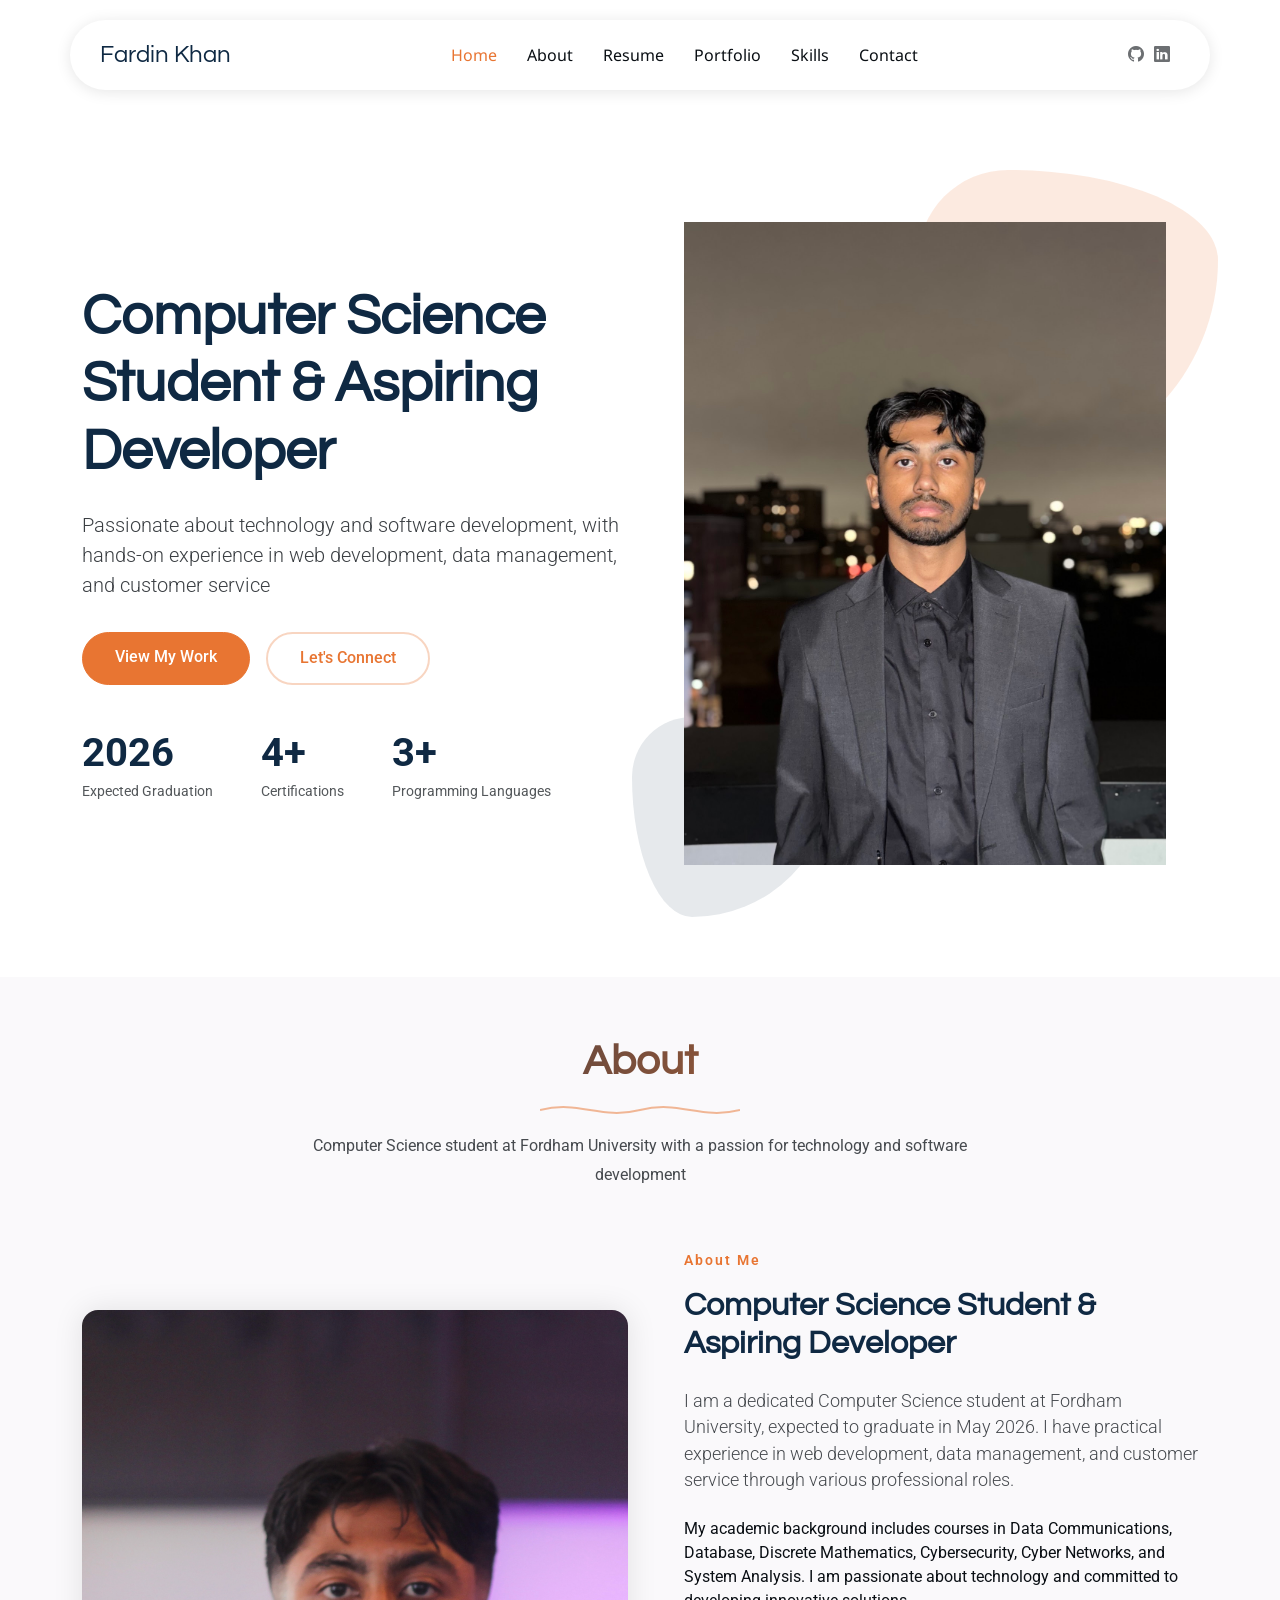
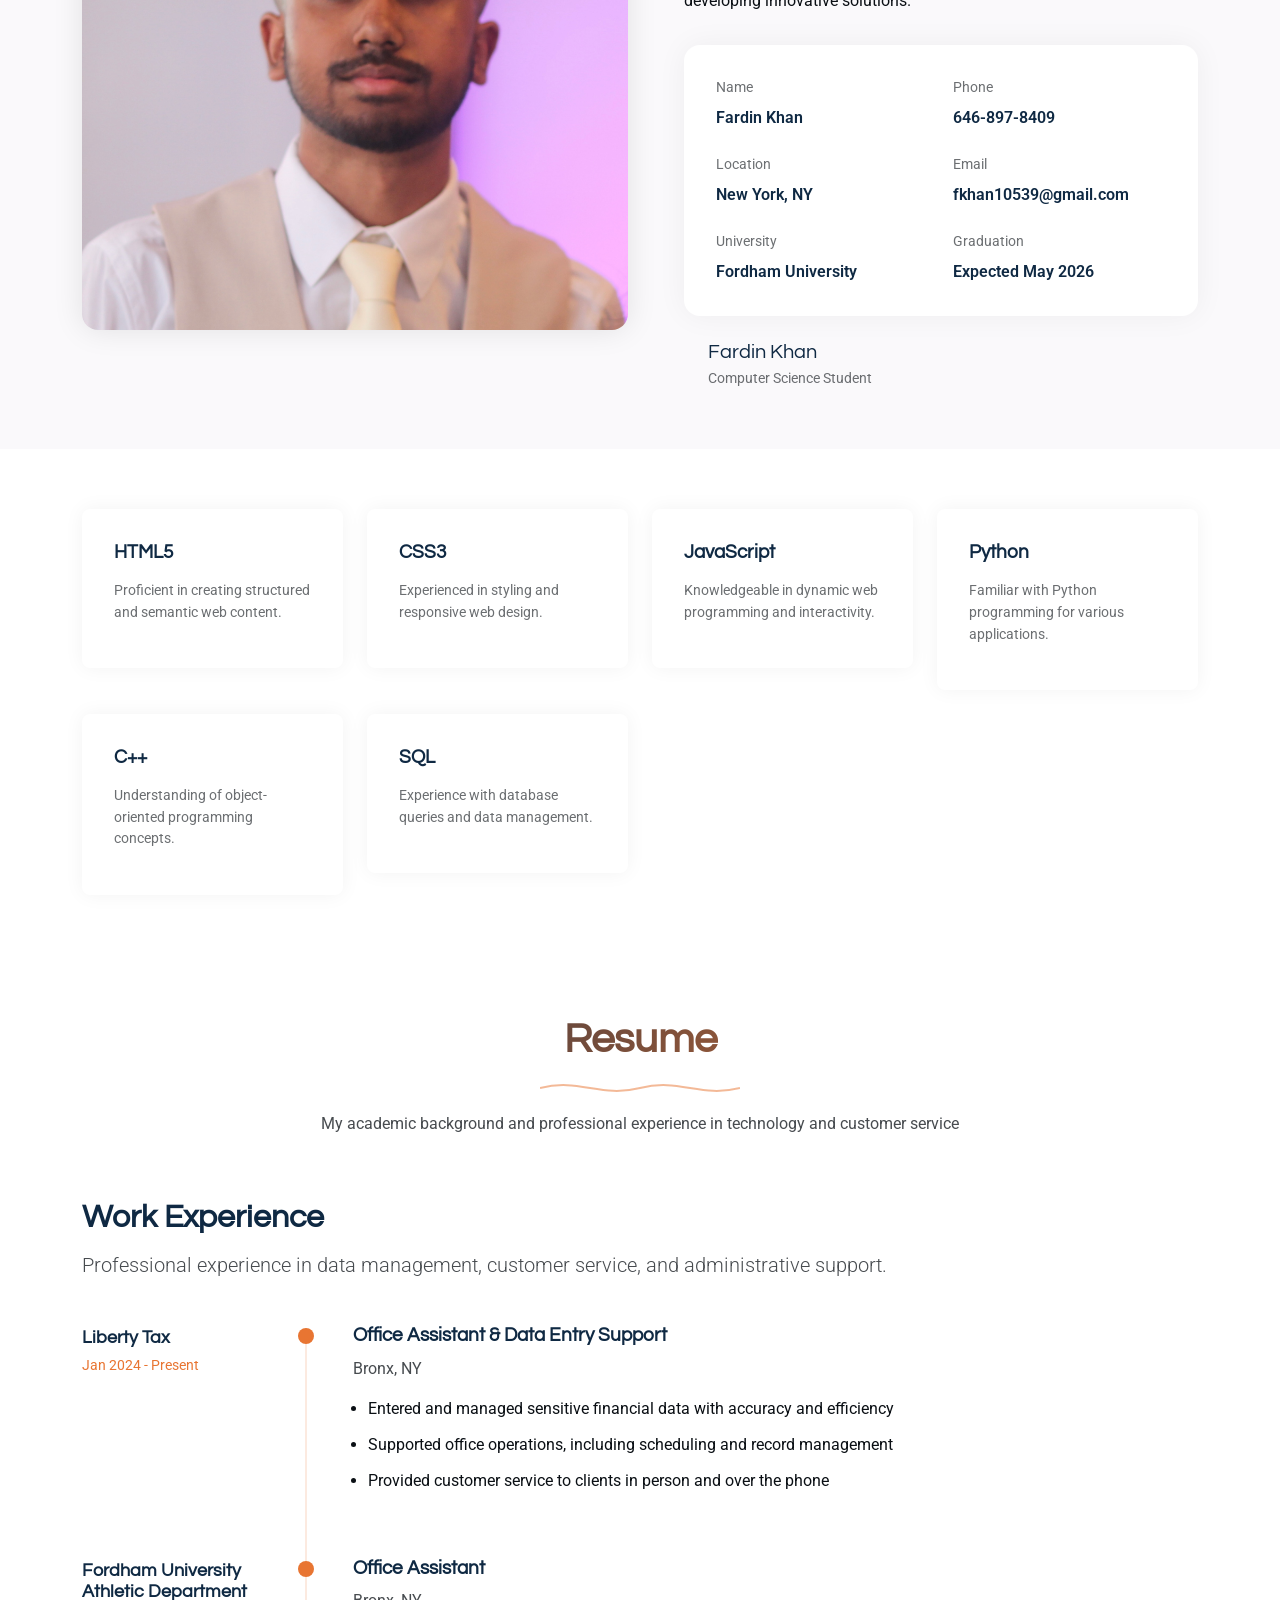
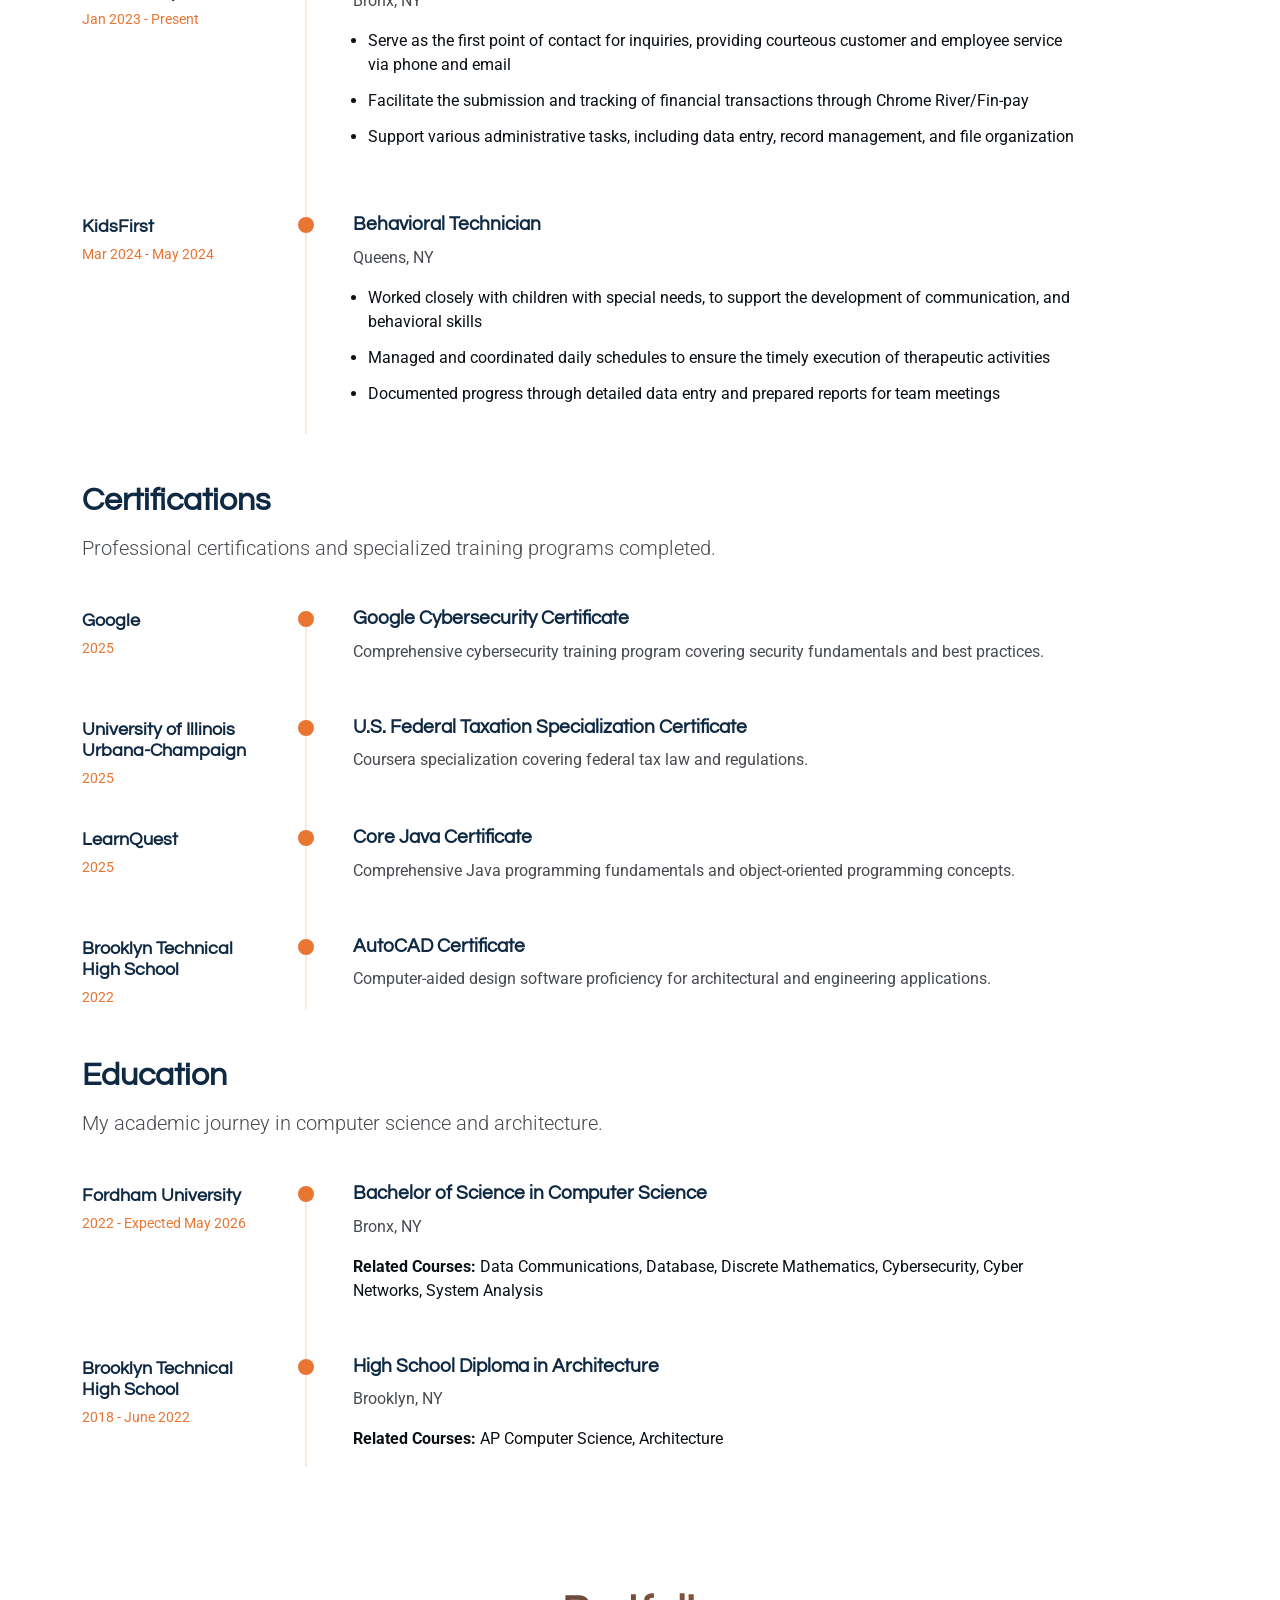
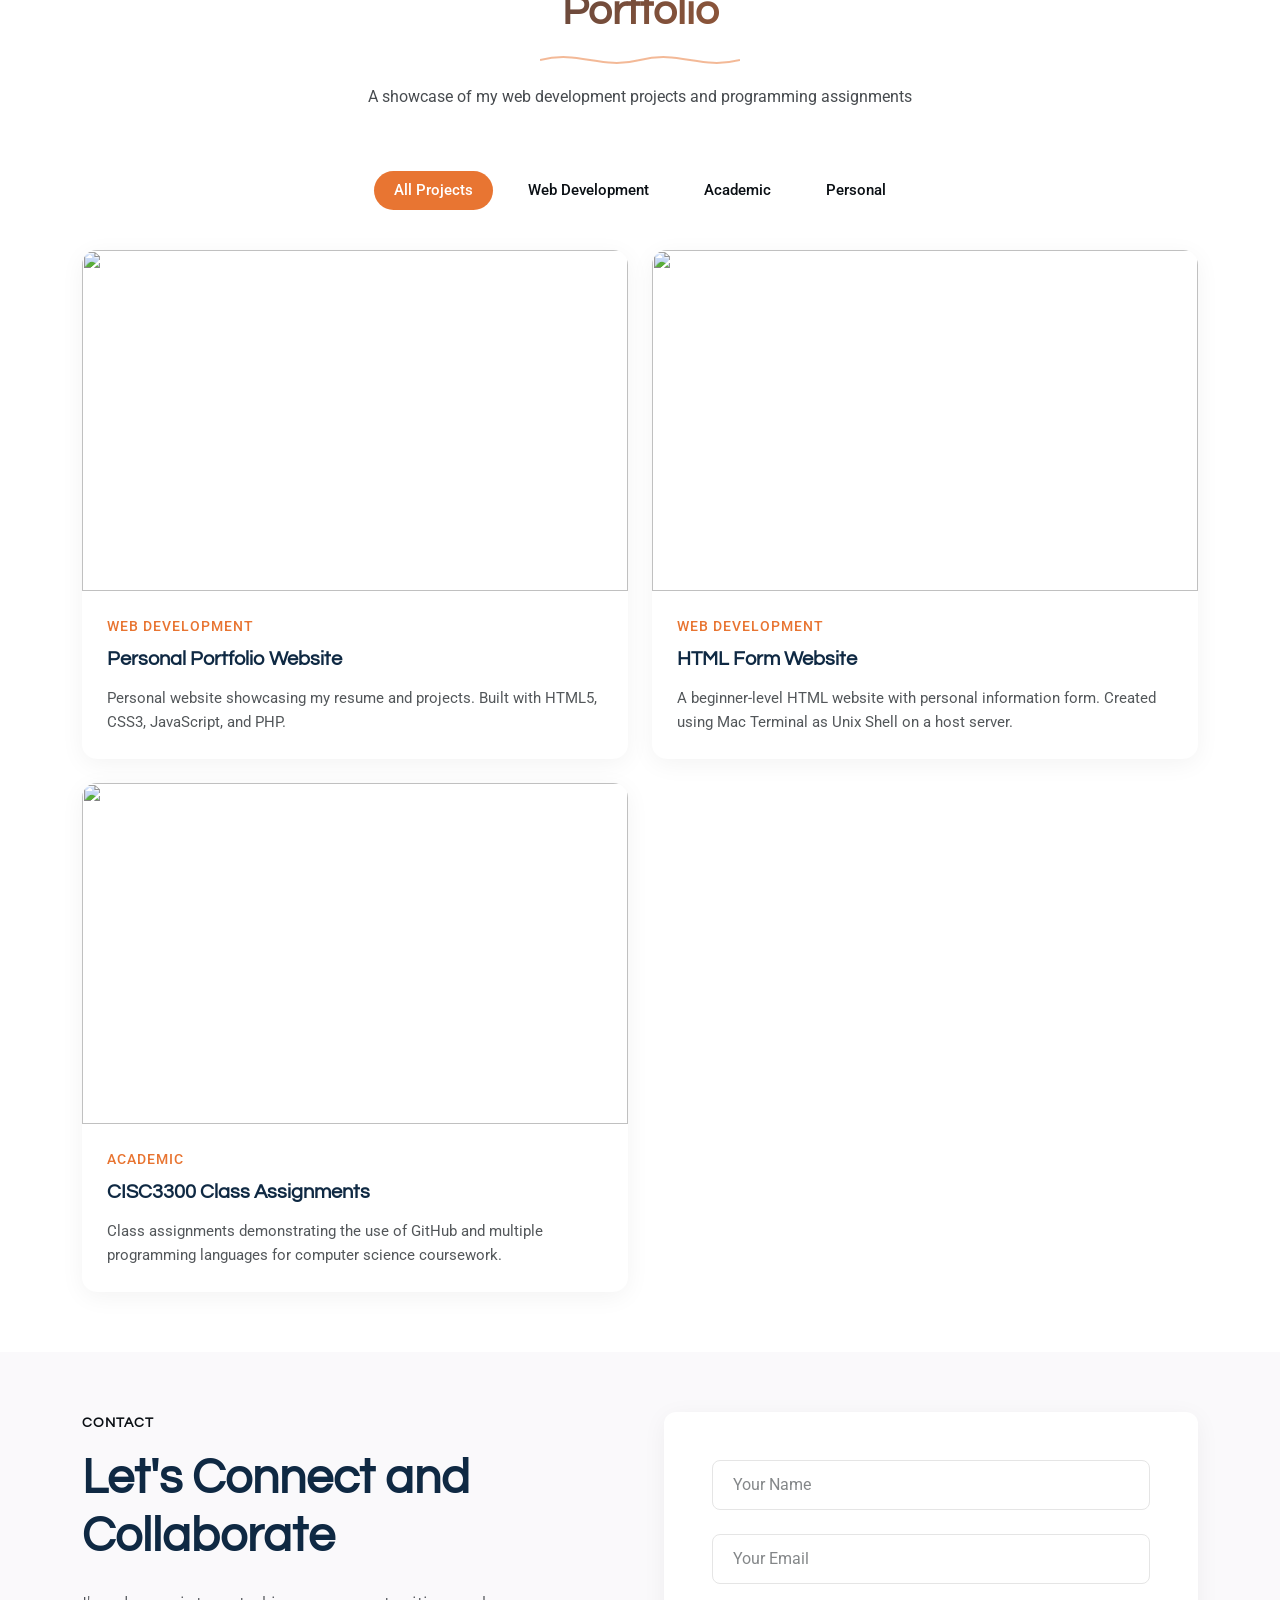
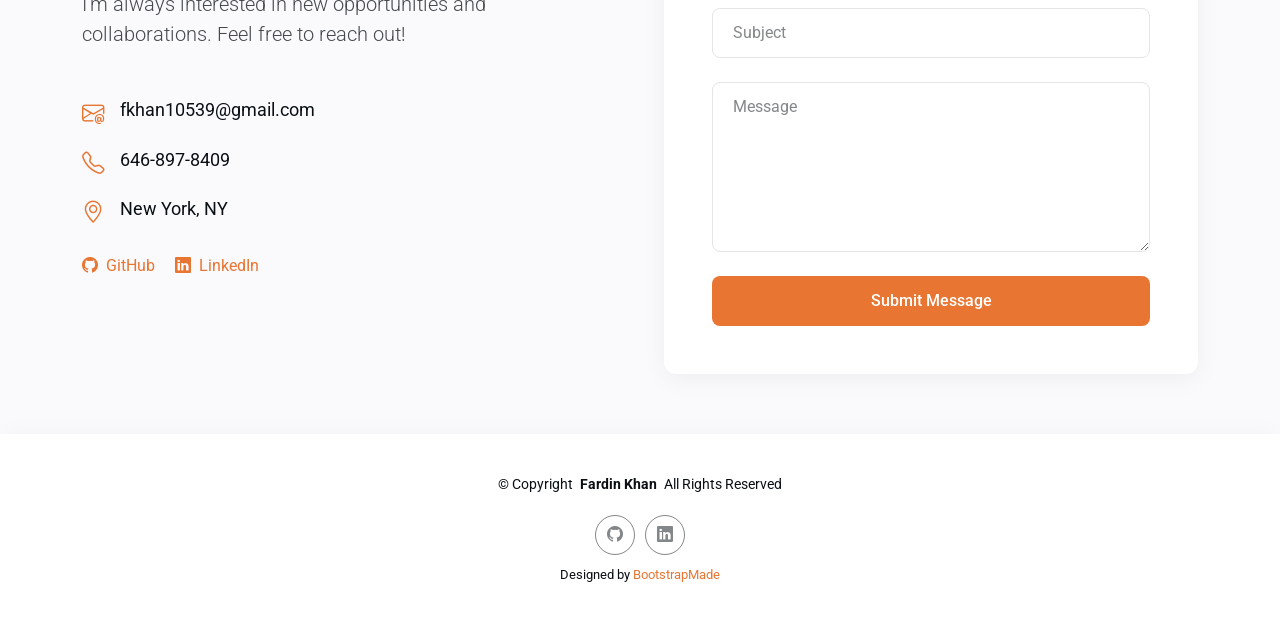
==== commit 4a3ce1d5: "Update portfolio: remove skill percentages, update certification dates, and update image references " ====
--- a/index.html
+++ b/index.html
@@ -99,7 +99,7 @@
           </div>
           <div class="col-lg-6">
             <div class="hero-image">
-              <img src="assets/img/profile/profile-1.webp" alt="Portfolio Hero Image" class="img-fluid" data-aos="zoom-out" data-aos-delay="300">
+              <img src="assets/img/profile/profile-2.webp" alt="Portfolio Hero Image" class="img-fluid" data-aos="zoom-out" data-aos-delay="300">
               <div class="shape-1"></div>
               <div class="shape-2"></div>
             </div>
@@ -129,7 +129,7 @@
         <div class="row align-items-center">
           <div class="col-lg-6 position-relative" data-aos="fade-right" data-aos-delay="200">
             <div class="about-image">
-              <img src="assets/img/profile/profile-square-2.webp" alt="Profile Image" class="img-fluid rounded-4">
+              <img src="assets/img/profile/profile-square-3.webp" alt="Profile Image" class="img-fluid rounded-4">
             </div>
           </div>
 
@@ -217,10 +217,6 @@
             <div class="skill-box">
               <h3>HTML5</h3>
               <p>Proficient in creating structured and semantic web content.</p>
-              <span class="text-end d-block">85%</span>
-              <div class="progress">
-                <div class="progress-bar" role="progressbar" aria-valuenow="85" aria-valuemin="0" aria-valuemax="100"></div>
-              </div>
             </div>
           </div>
 
@@ -228,10 +224,6 @@
             <div class="skill-box">
               <h3>CSS3</h3>
               <p>Experienced in styling and responsive web design.</p>
-              <span class="text-end d-block">80%</span>
-              <div class="progress">
-                <div class="progress-bar" role="progressbar" aria-valuenow="80" aria-valuemin="0" aria-valuemax="100"></div>
-              </div>
             </div>
           </div>
 
@@ -239,10 +231,6 @@
             <div class="skill-box">
               <h3>JavaScript</h3>
               <p>Knowledgeable in dynamic web programming and interactivity.</p>
-              <span class="text-end d-block">75%</span>
-              <div class="progress">
-                <div class="progress-bar" role="progressbar" aria-valuenow="75" aria-valuemin="0" aria-valuemax="100"></div>
-              </div>
             </div>
           </div>
 
@@ -250,11 +238,6 @@
             <div class="skill-box">
               <h3>Python</h3>
               <p>Familiar with Python programming for various applications.</p>
-              <span class="text-end d-block">70%</span>
-              <div class="progress">
-                <div class="progress-bar" role="progressbar" aria-valuenow="70" aria-valuemin="0" aria-valuemax="100">
-                </div>
-              </div>
             </div>
           </div>
 
@@ -262,11 +245,6 @@
             <div class="skill-box">
               <h3>C++</h3>
               <p>Understanding of object-oriented programming concepts.</p>
-              <span class="text-end d-block">65%</span>
-              <div class="progress">
-                <div class="progress-bar" role="progressbar" aria-valuenow="65" aria-valuemin="0" aria-valuemax="100">
-                </div>
-              </div>
             </div>
           </div>
 
@@ -274,11 +252,6 @@
             <div class="skill-box">
               <h3>SQL</h3>
               <p>Experience with database queries and data management.</p>
-              <span class="text-end d-block">70%</span>
-              <div class="progress">
-                <div class="progress-bar" role="progressbar" aria-valuenow="70" aria-valuemin="0" aria-valuemax="100">
-                </div>
-              </div>
             </div>
           </div>
 
@@ -373,7 +346,7 @@
                   <div class="timeline-item" data-aos="fade-up" data-aos-delay="200">
                     <div class="timeline-left">
                       <h4 class="company">Google</h4>
-                      <span class="period">2024</span>
+                      <span class="period">2025</span>
                     </div>
                     <div class="timeline-dot"></div>
                     <div class="timeline-right">
@@ -385,7 +358,7 @@
                   <div class="timeline-item" data-aos="fade-up" data-aos-delay="300">
                     <div class="timeline-left">
                       <h4 class="company">University of Illinois Urbana-Champaign</h4>
-                      <span class="period">2024</span>
+                      <span class="period">2025</span>
                     </div>
                     <div class="timeline-dot"></div>
                     <div class="timeline-right">
@@ -397,7 +370,7 @@
                   <div class="timeline-item" data-aos="fade-up" data-aos-delay="400">
                     <div class="timeline-left">
                       <h4 class="company">LearnQuest</h4>
-                      <span class="period">2023</span>
+                      <span class="period">2025</span>
                     </div>
                     <div class="timeline-dot"></div>
                     <div class="timeline-right">
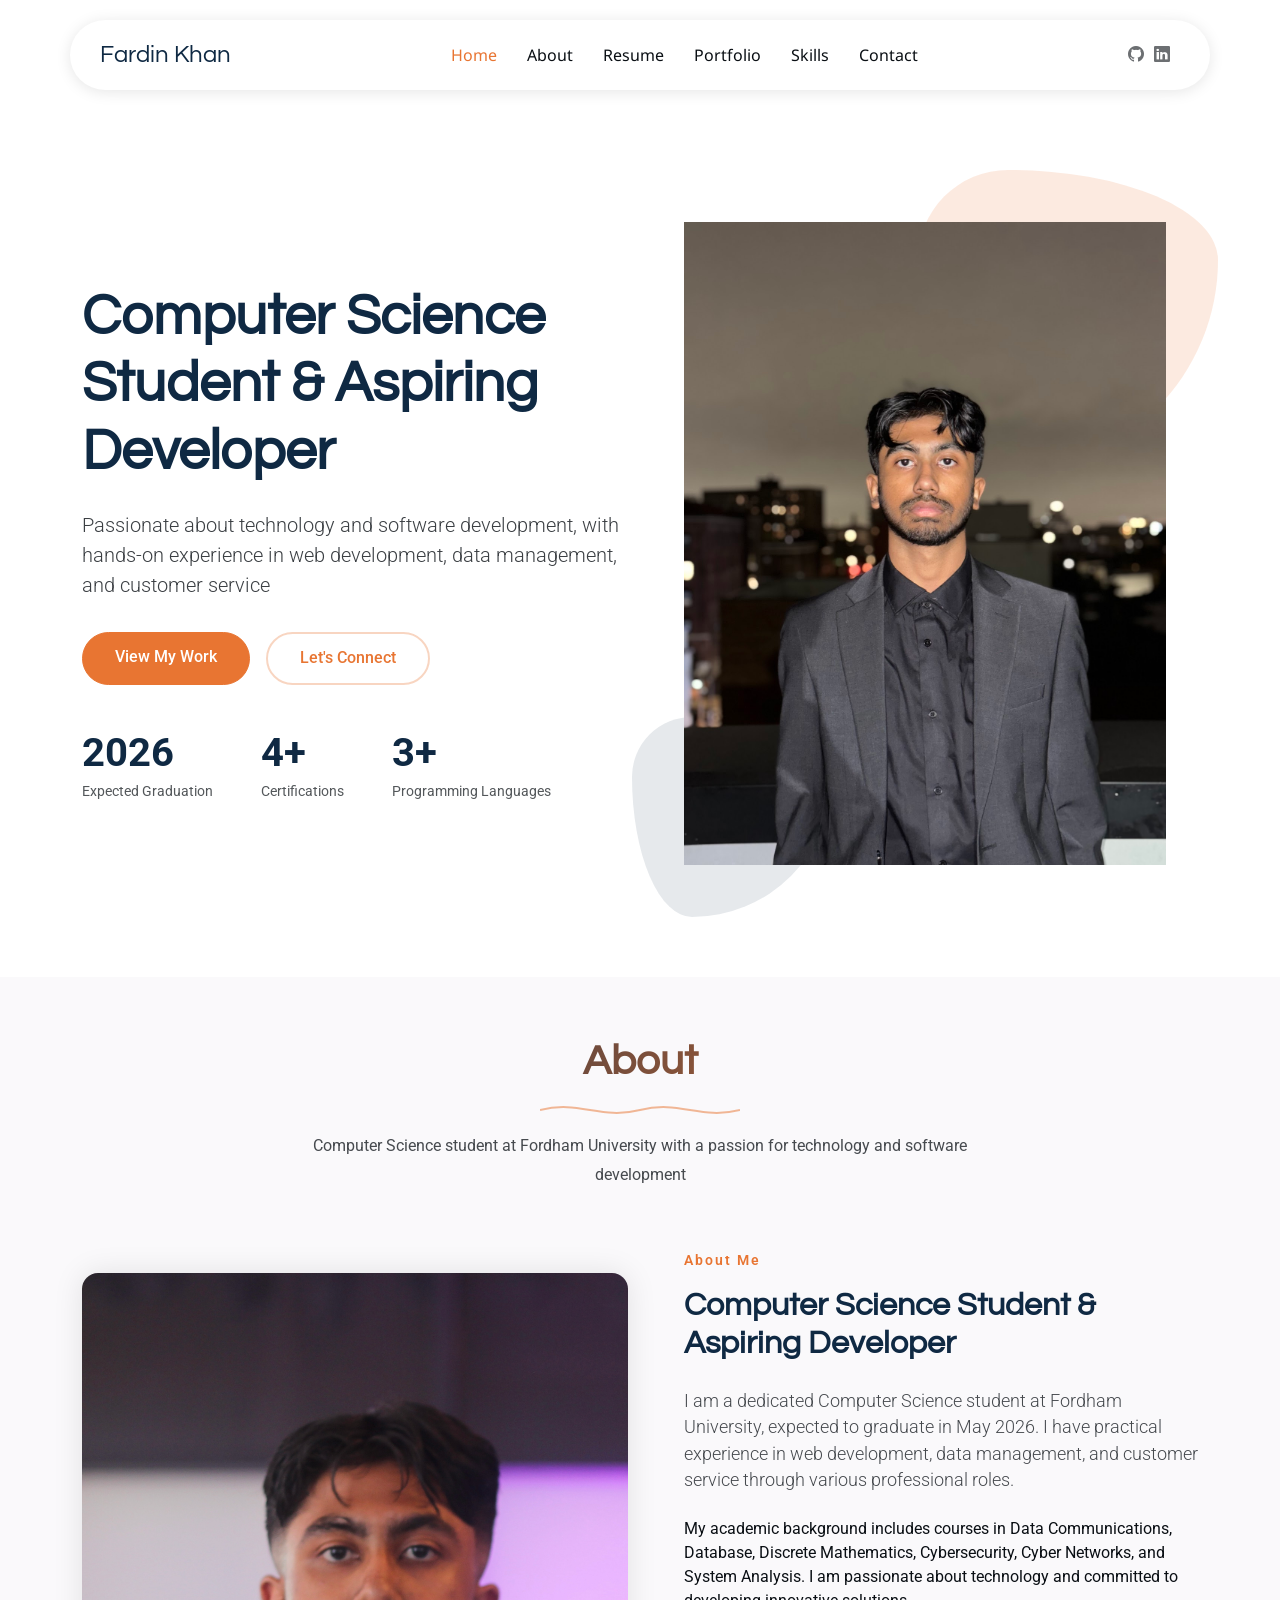
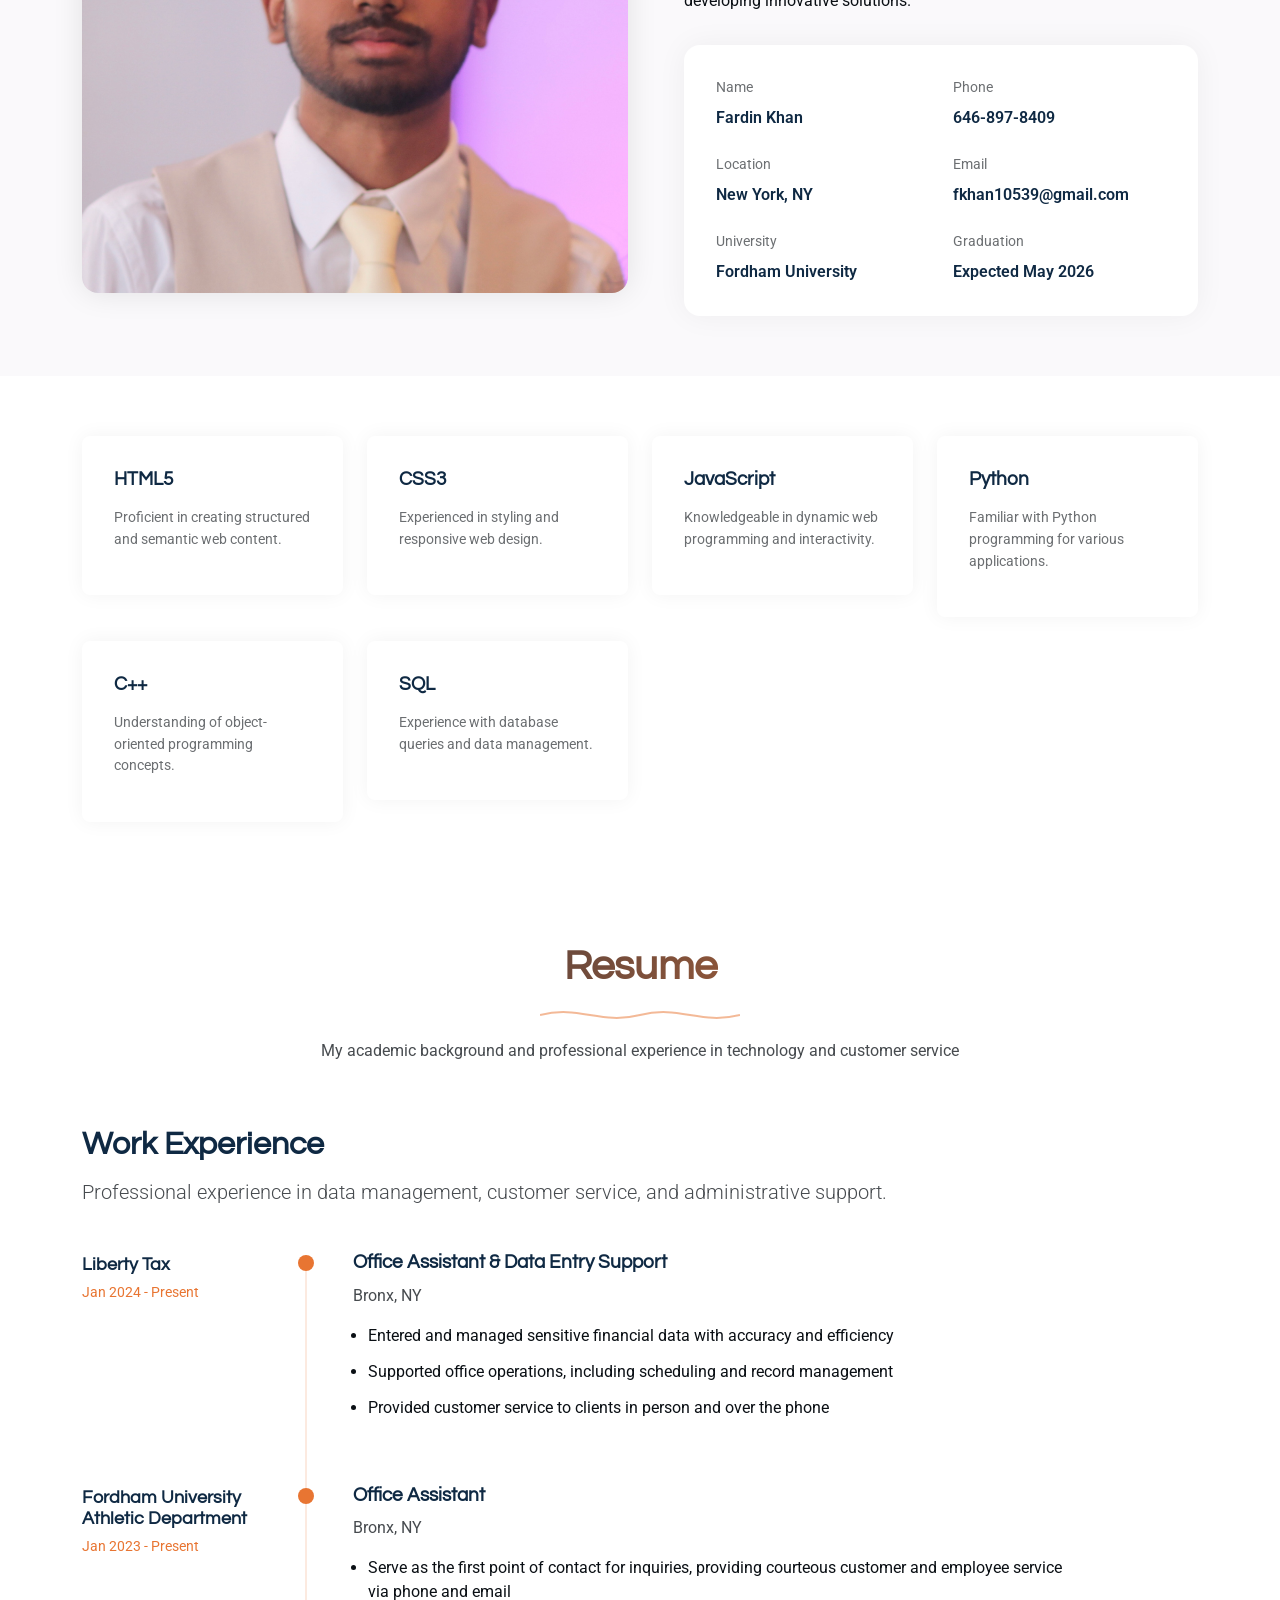
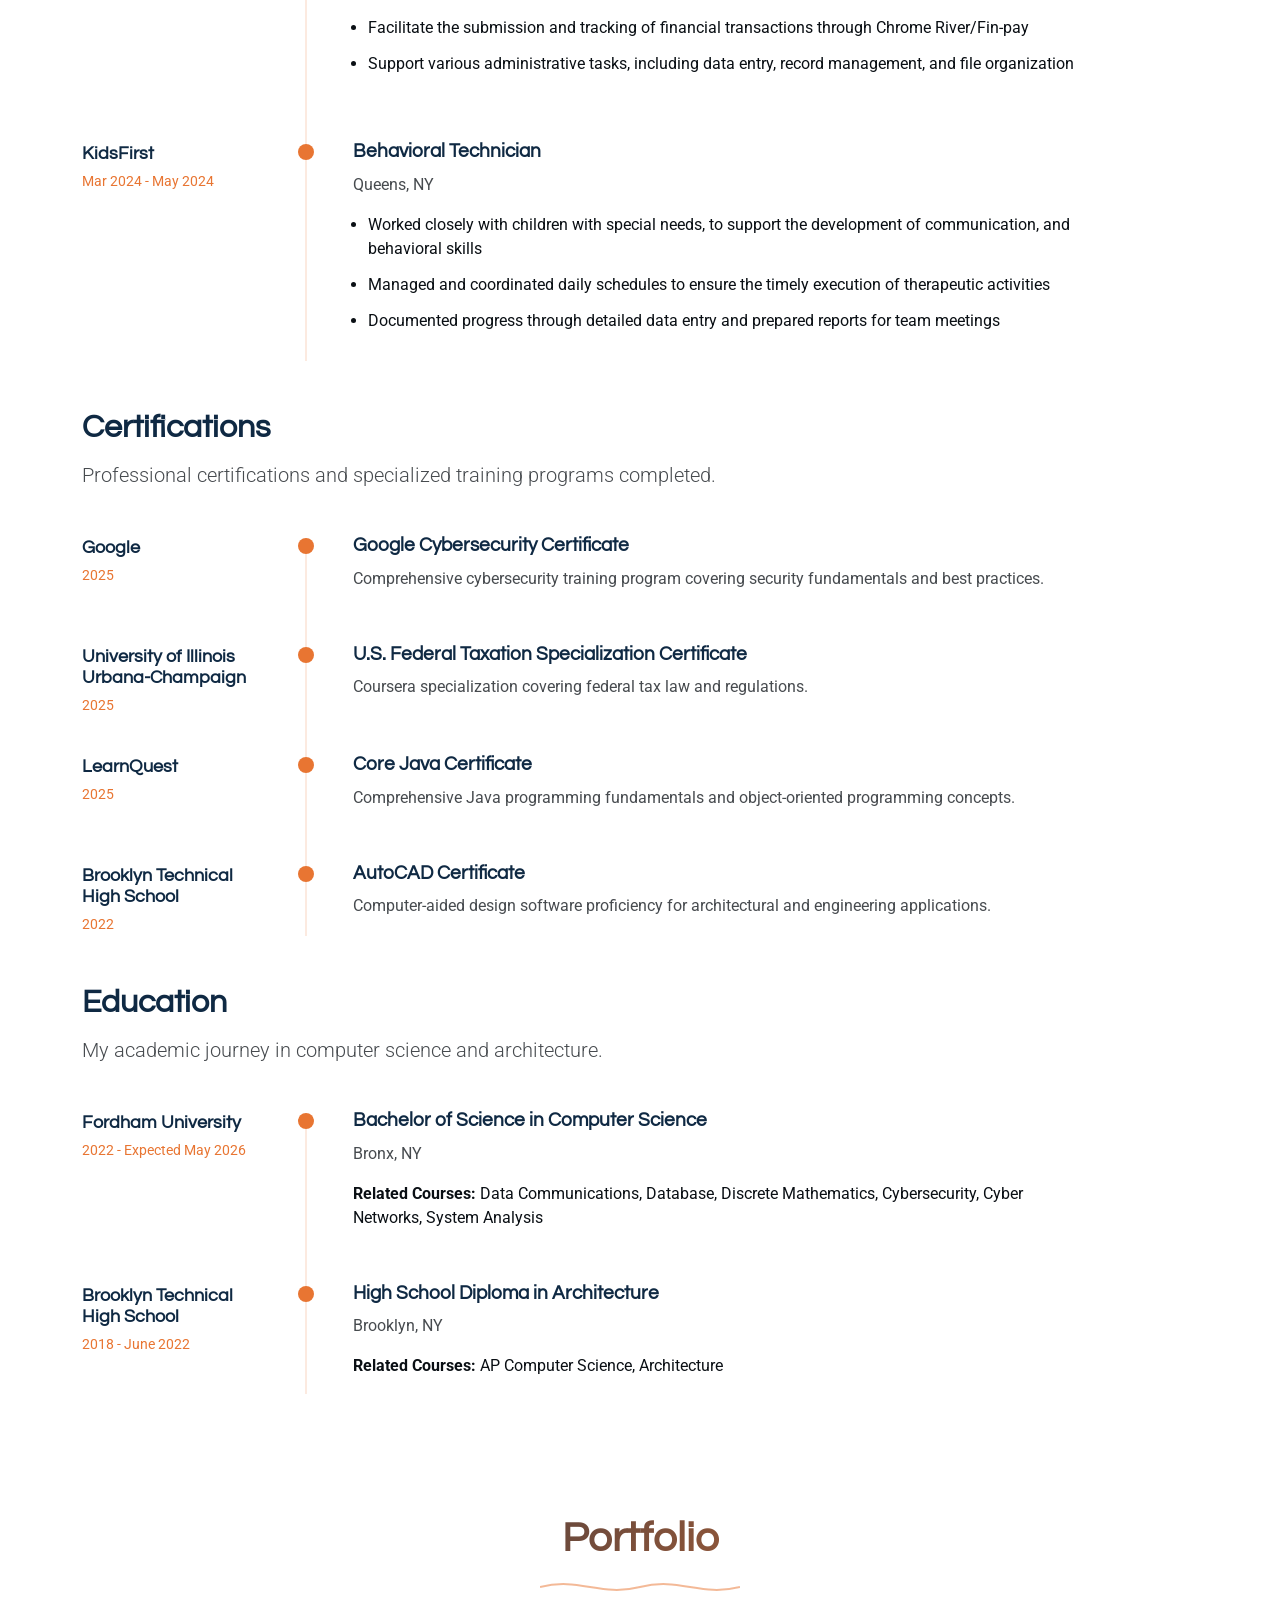
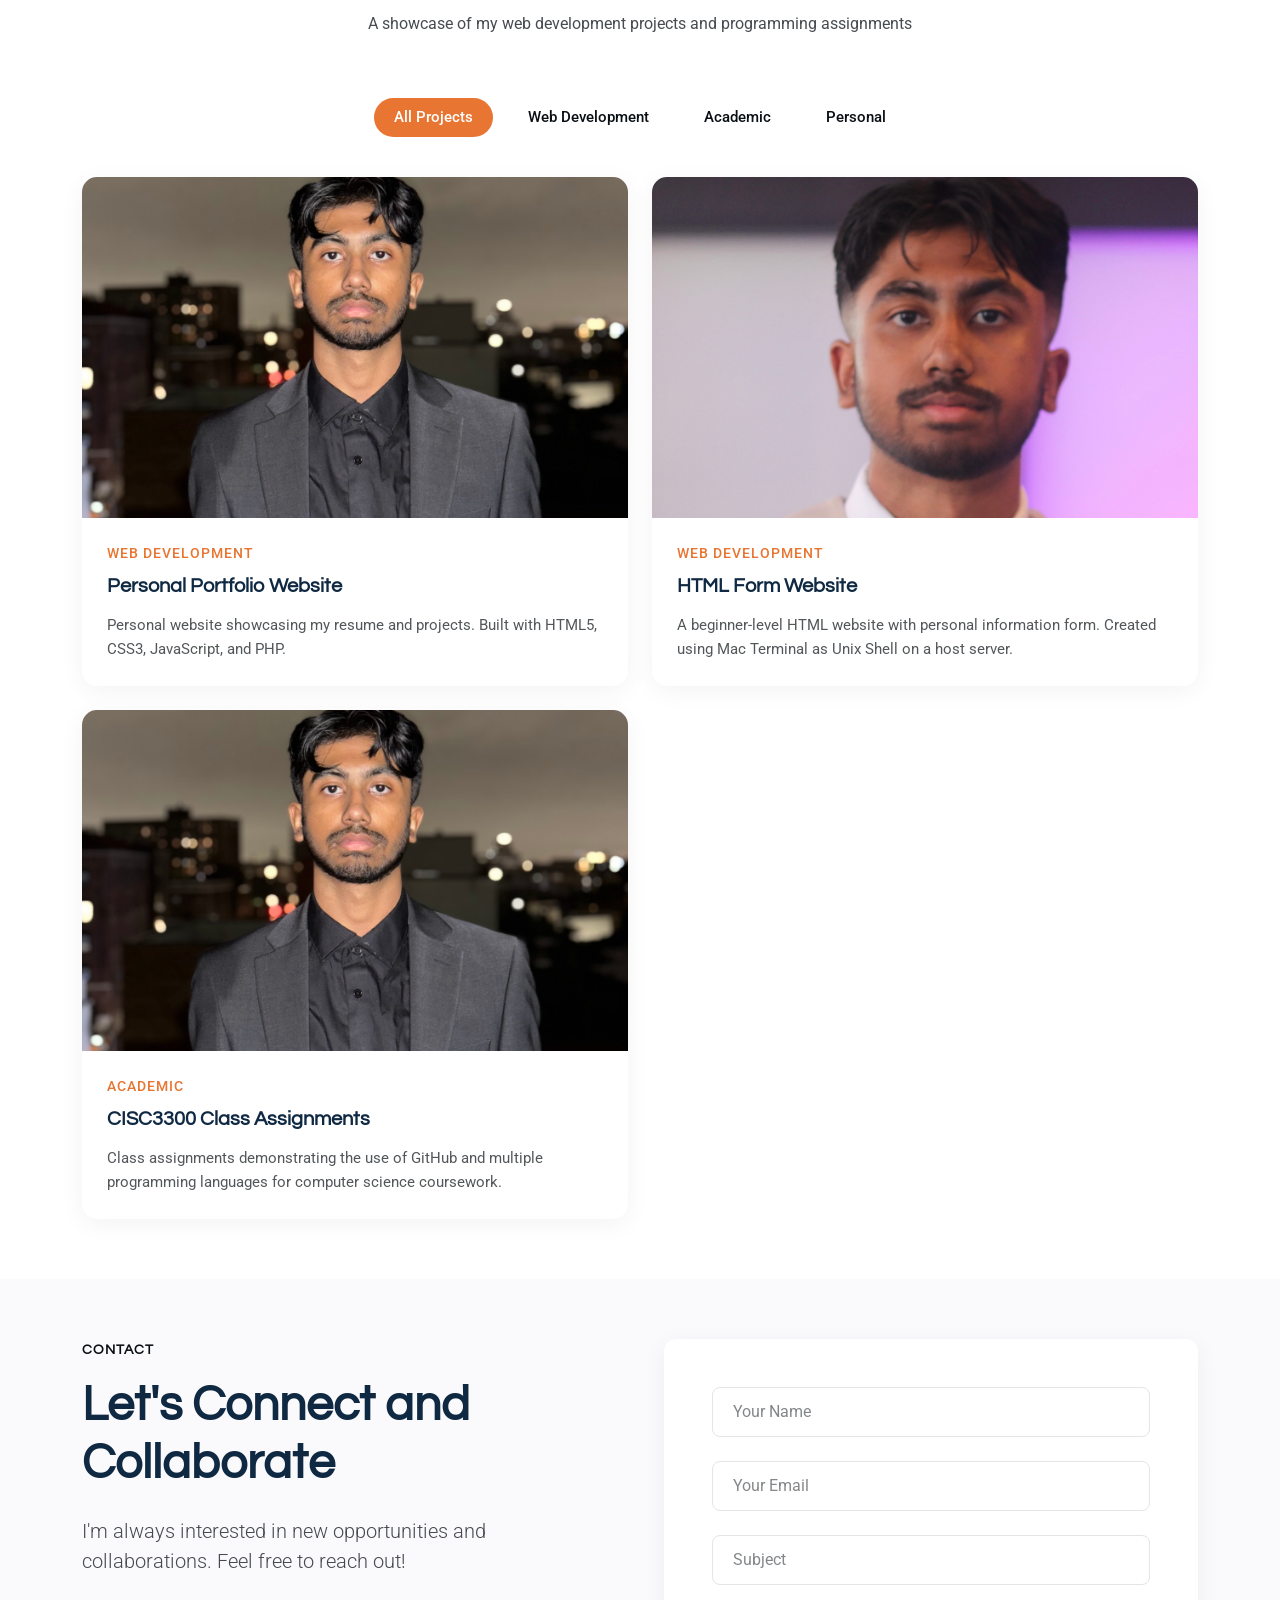
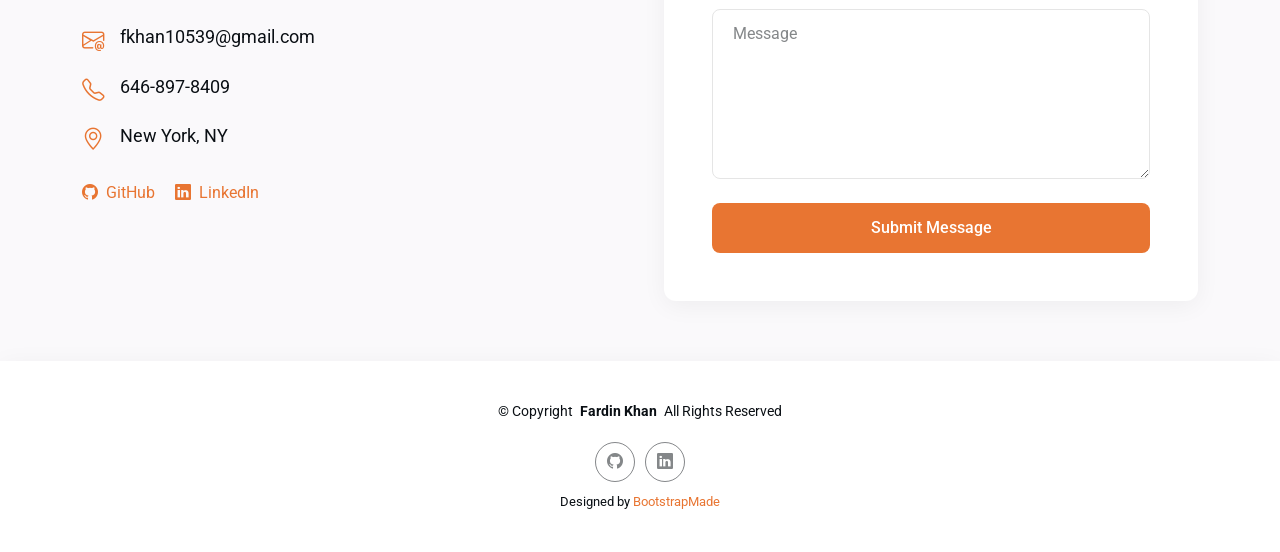
==== commit 0e7e165f: "Refactor: Update image paths and remove unused assets Co-authored-by: fkhan10539 <fkhan10539@gmail.c" ====
--- a/index.html
+++ b/index.html
@@ -99,7 +99,7 @@
           </div>
           <div class="col-lg-6">
             <div class="hero-image">
-              <img src="assets/img/profile/profile-2.webp" alt="Portfolio Hero Image" class="img-fluid" data-aos="zoom-out" data-aos-delay="300">
+              <img src="assets/img/person/profile-2.webp" alt="Portfolio Hero Image" class="img-fluid" data-aos="zoom-out" data-aos-delay="300">
               <div class="shape-1"></div>
               <div class="shape-2"></div>
             </div>
@@ -129,7 +129,7 @@
         <div class="row align-items-center">
           <div class="col-lg-6 position-relative" data-aos="fade-right" data-aos-delay="200">
             <div class="about-image">
-              <img src="assets/img/profile/profile-square-3.webp" alt="Profile Image" class="img-fluid rounded-4">
+              <img src="assets/img/person/profile-square-3.webp" alt="Profile Image" class="img-fluid rounded-4">
             </div>
           </div>
 
@@ -189,15 +189,6 @@
                 </div>
               </div>
 
-              <div class="signature mt-4">
-                <div class="signature-image">
-                  <img src="assets/img/misc/signature-1.webp" alt="" class="img-fluid">
-                </div>
-                <div class="signature-info">
-                  <h4>Fardin Khan</h4>
-                  <p>Computer Science Student</p>
-                </div>
-              </div>
             </div>
           </div>
         </div>
@@ -465,7 +456,7 @@
             <div class="col-lg-6 col-md-6 portfolio-item isotope-item filter-web filter-personal">
               <div class="portfolio-card">
                 <div class="portfolio-image">
-                  <img src="assets/img/portfolio/portfolio-1.webp" class="img-fluid" alt="" loading="lazy">
+                  <img src="assets/img/person/profile-2.webp" class="img-fluid" alt="" loading="lazy">
                   <div class="portfolio-overlay">
                     <div class="portfolio-actions">
                       <a href="https://fkhan67.github.io/fardin-portfolio/" class="details-link" target="_blank"><i class="bi bi-arrow-right"></i></a>
@@ -483,7 +474,7 @@
             <div class="col-lg-6 col-md-6 portfolio-item isotope-item filter-web filter-academic">
               <div class="portfolio-card">
                 <div class="portfolio-image">
-                  <img src="assets/img/portfolio/portfolio-10.webp" class="img-fluid" alt="" loading="lazy">
+                  <img src="assets/img/person/profile-square-3.webp" class="img-fluid" alt="" loading="lazy">
                   <div class="portfolio-overlay">
                     <div class="portfolio-actions">
                       <a href="https://storm.cis.fordham.edu/~fkhan67/form.html" class="details-link" target="_blank"><i class="bi bi-arrow-right"></i></a>
@@ -501,7 +492,7 @@
             <div class="col-lg-6 col-md-6 portfolio-item isotope-item filter-academic">
               <div class="portfolio-card">
                 <div class="portfolio-image">
-                  <img src="assets/img/portfolio/portfolio-7.webp" class="img-fluid" alt="" loading="lazy">
+                  <img src="assets/img/person/profile-2.webp" class="img-fluid" alt="" loading="lazy">
                   <div class="portfolio-overlay">
                     <div class="portfolio-actions">
                       <a href="https://github.com/fkhan67/cisc3300" class="details-link" target="_blank"><i class="bi bi-arrow-right"></i></a>
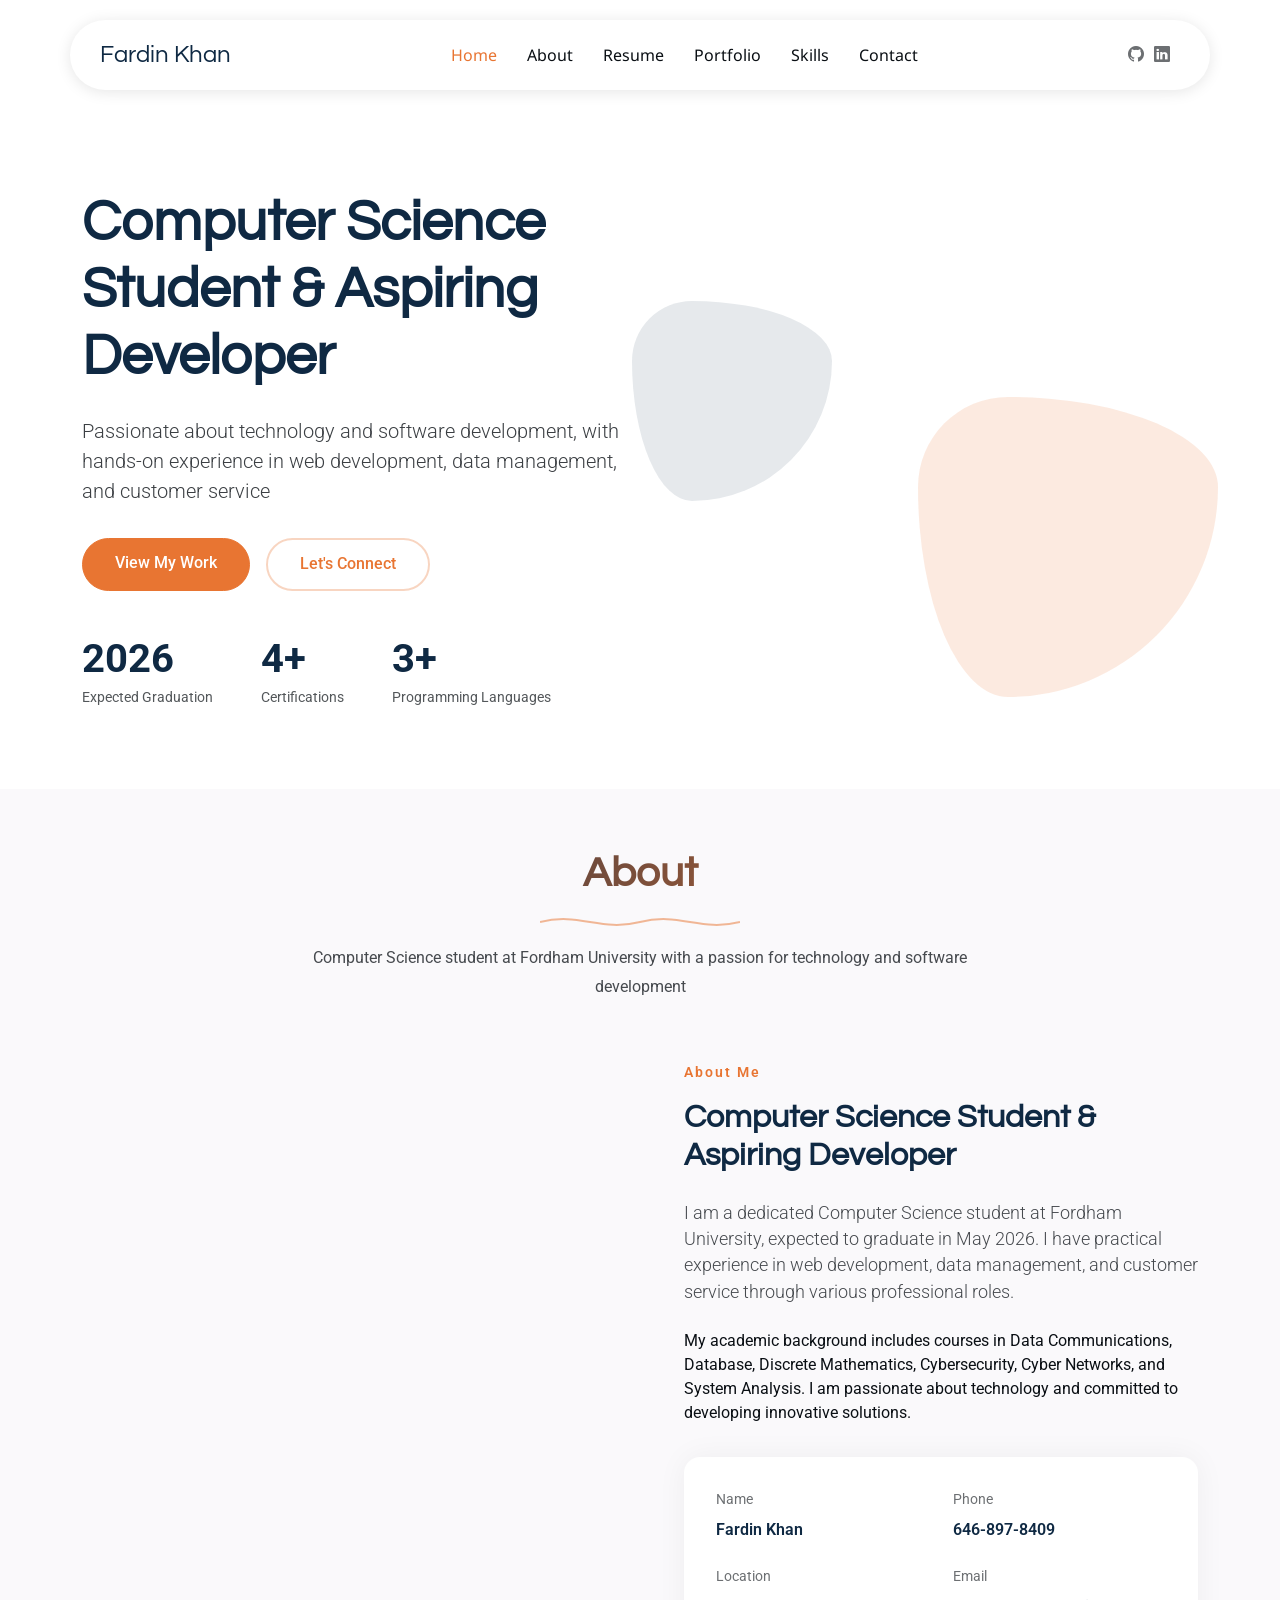
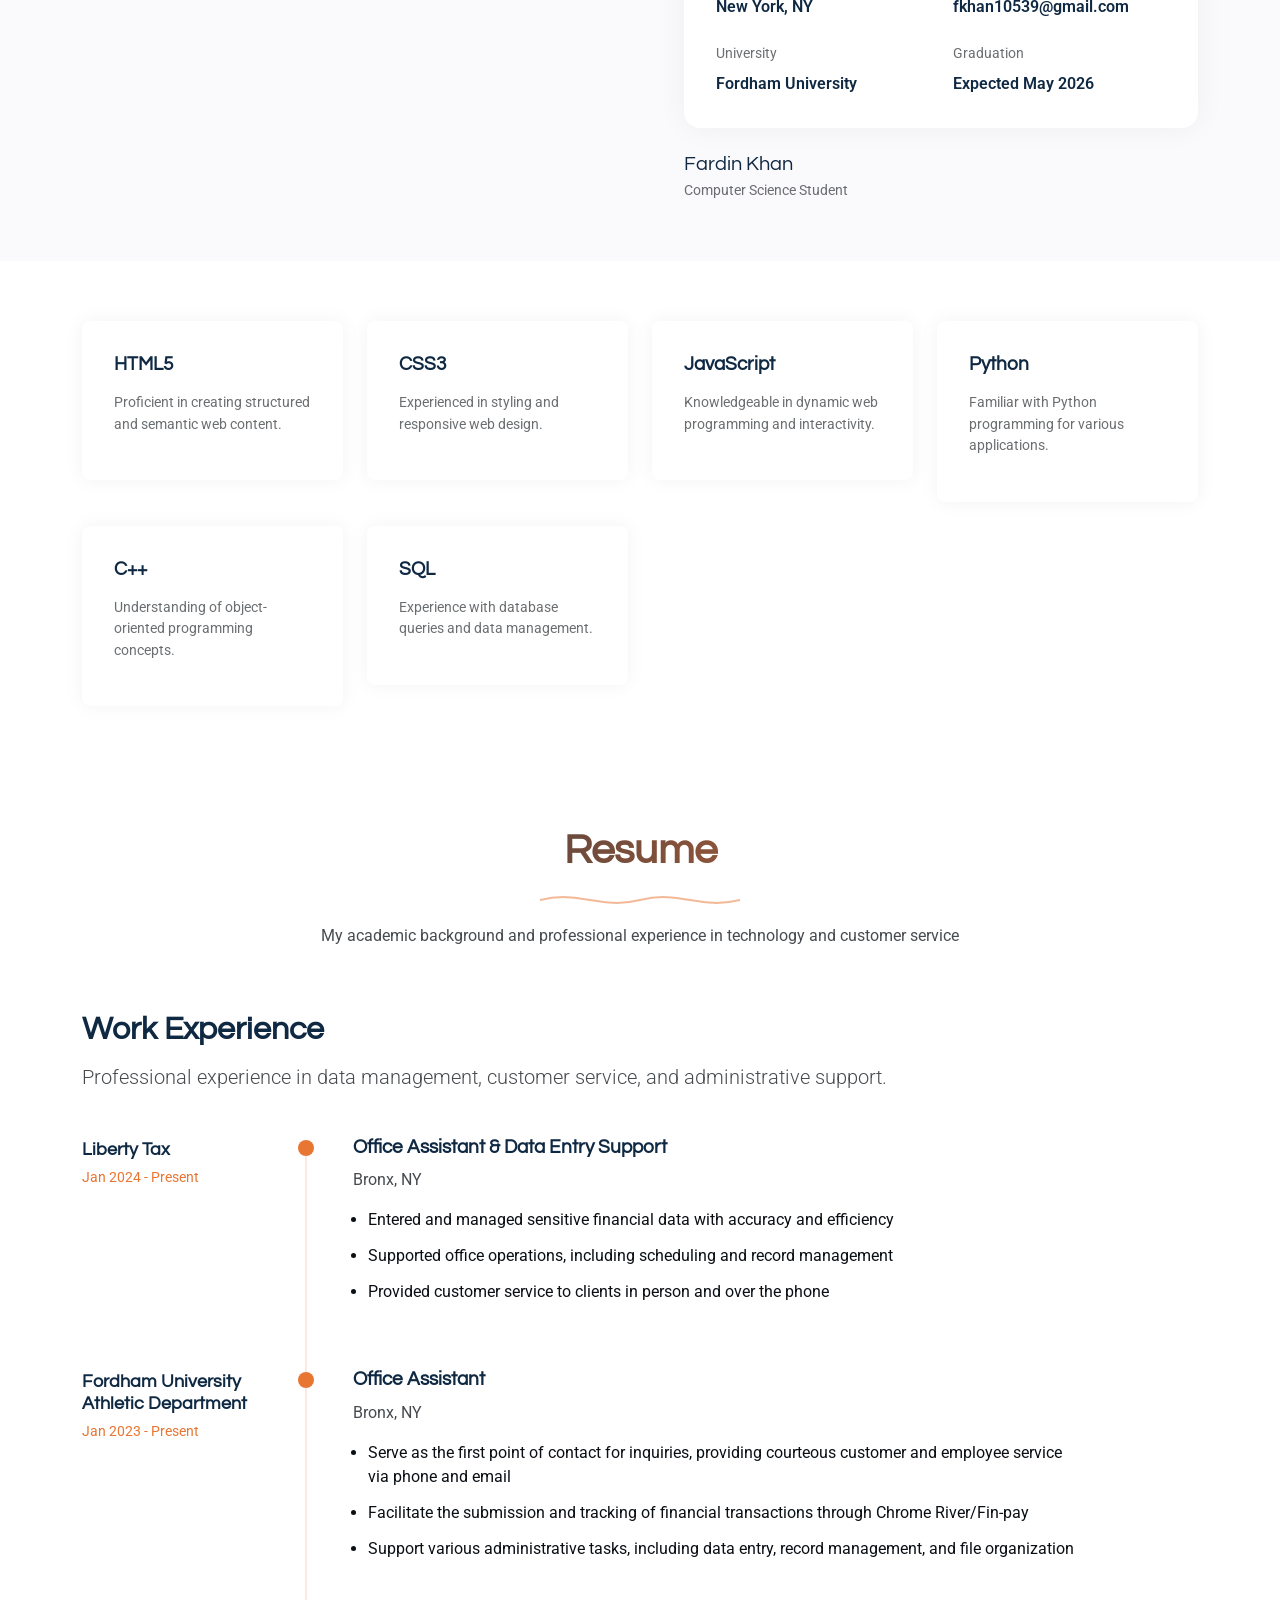
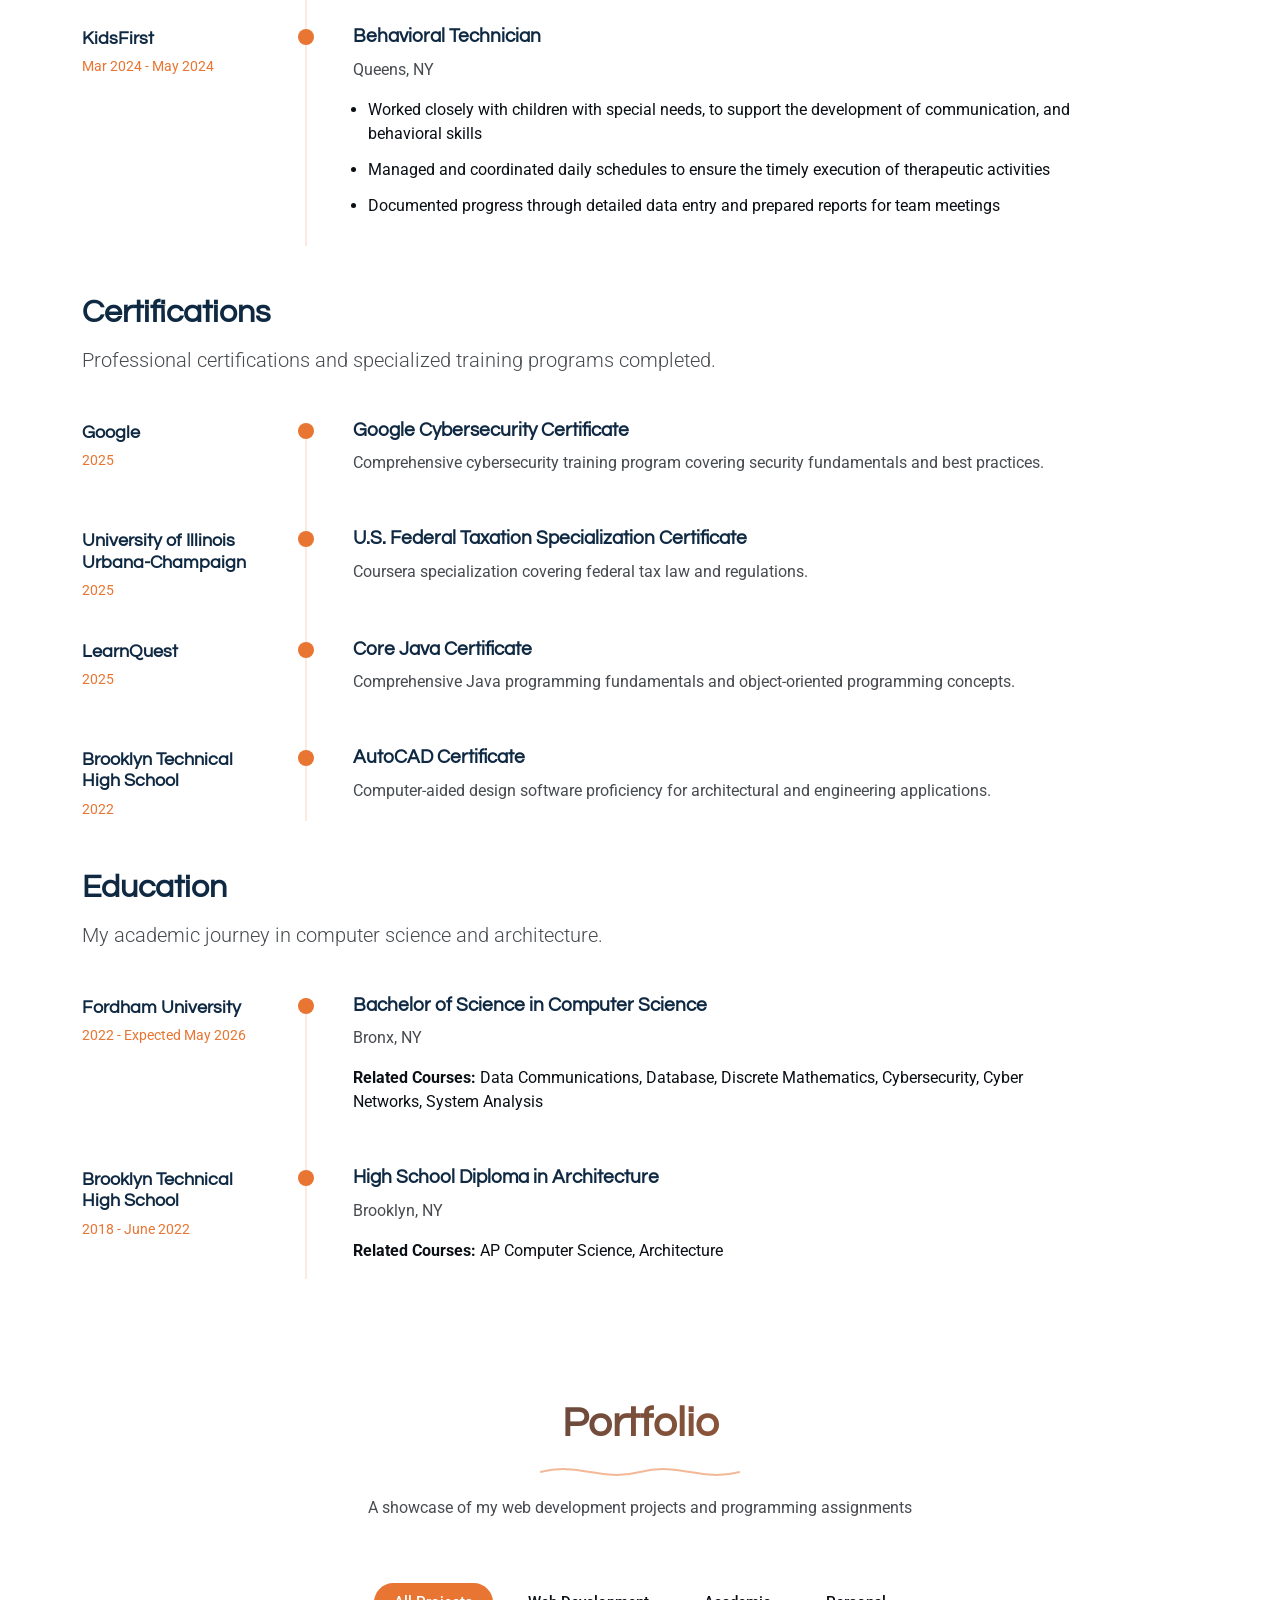
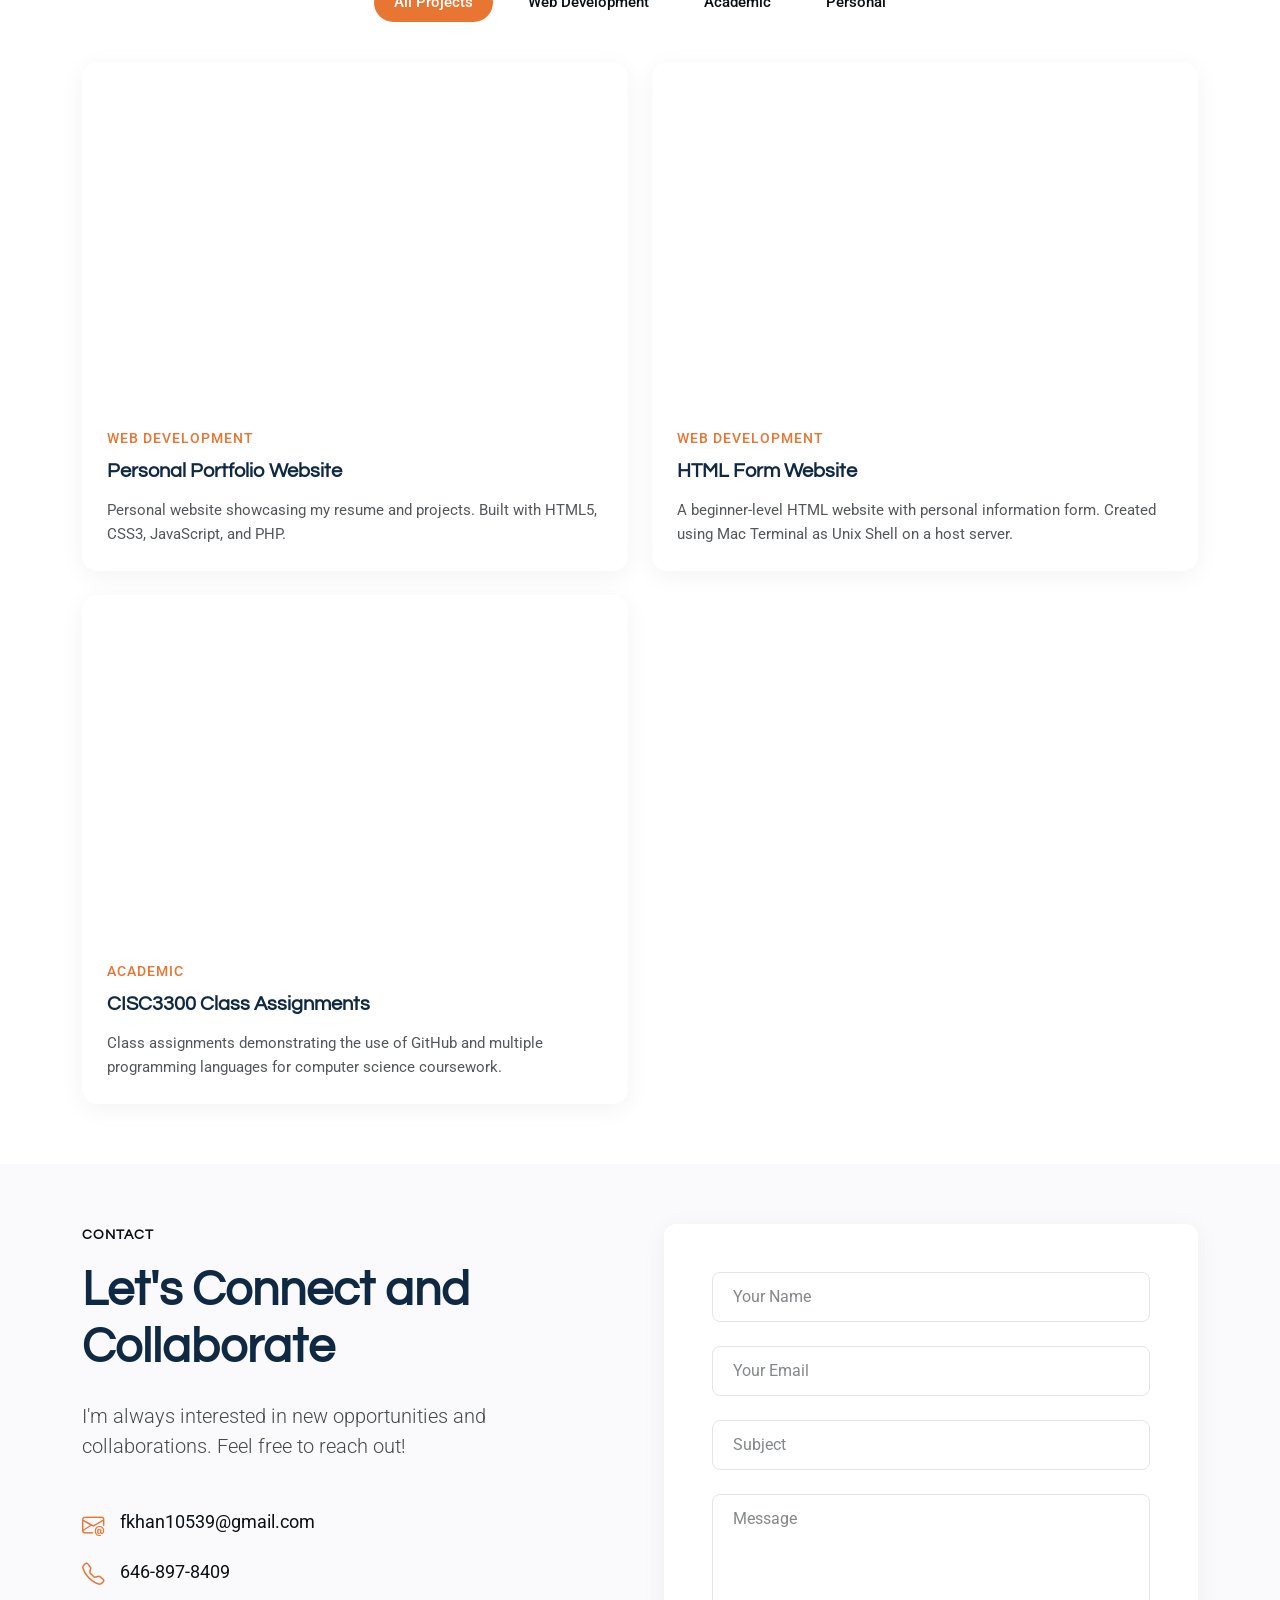
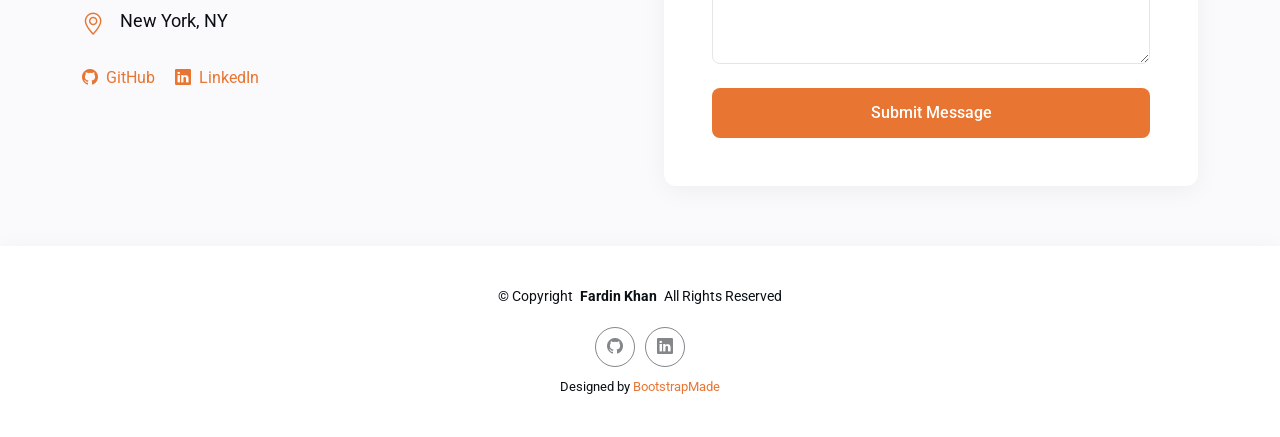
==== commit 92d8fb98: "Checkpoint before follow-up message Co-authored-by: fkhan10539 <fkhan10539@gmail.com>" ====
--- a/index.html
+++ b/index.html
@@ -99,7 +99,7 @@
           </div>
           <div class="col-lg-6">
             <div class="hero-image">
-              <img src="assets/img/person/profile-2.webp" alt="Portfolio Hero Image" class="img-fluid" data-aos="zoom-out" data-aos-delay="300">
+              <!-- Hero image removed -->
               <div class="shape-1"></div>
               <div class="shape-2"></div>
             </div>
@@ -129,7 +129,7 @@
         <div class="row align-items-center">
           <div class="col-lg-6 position-relative" data-aos="fade-right" data-aos-delay="200">
             <div class="about-image">
-              <img src="assets/img/person/profile-square-3.webp" alt="Profile Image" class="img-fluid rounded-4">
+              <!-- Profile image removed -->
             </div>
           </div>
 
@@ -189,6 +189,12 @@
                 </div>
               </div>
 
+              <div class="signature mt-4">
+                <div class="signature-info">
+                  <h4>Fardin Khan</h4>
+                  <p>Computer Science Student</p>
+                </div>
+              </div>
             </div>
           </div>
         </div>
@@ -456,7 +462,7 @@
             <div class="col-lg-6 col-md-6 portfolio-item isotope-item filter-web filter-personal">
               <div class="portfolio-card">
                 <div class="portfolio-image">
-                  <img src="assets/img/person/profile-2.webp" class="img-fluid" alt="" loading="lazy">
+                  <!-- Portfolio image removed -->
                   <div class="portfolio-overlay">
                     <div class="portfolio-actions">
                       <a href="https://fkhan67.github.io/fardin-portfolio/" class="details-link" target="_blank"><i class="bi bi-arrow-right"></i></a>
@@ -474,7 +480,7 @@
             <div class="col-lg-6 col-md-6 portfolio-item isotope-item filter-web filter-academic">
               <div class="portfolio-card">
                 <div class="portfolio-image">
-                  <img src="assets/img/person/profile-square-3.webp" class="img-fluid" alt="" loading="lazy">
+                  <!-- Portfolio image removed -->
                   <div class="portfolio-overlay">
                     <div class="portfolio-actions">
                       <a href="https://storm.cis.fordham.edu/~fkhan67/form.html" class="details-link" target="_blank"><i class="bi bi-arrow-right"></i></a>
@@ -492,7 +498,7 @@
             <div class="col-lg-6 col-md-6 portfolio-item isotope-item filter-academic">
               <div class="portfolio-card">
                 <div class="portfolio-image">
-                  <img src="assets/img/person/profile-2.webp" class="img-fluid" alt="" loading="lazy">
+                  <!-- Portfolio image removed -->
                   <div class="portfolio-overlay">
                     <div class="portfolio-actions">
                       <a href="https://github.com/fkhan67/cisc3300" class="details-link" target="_blank"><i class="bi bi-arrow-right"></i></a>
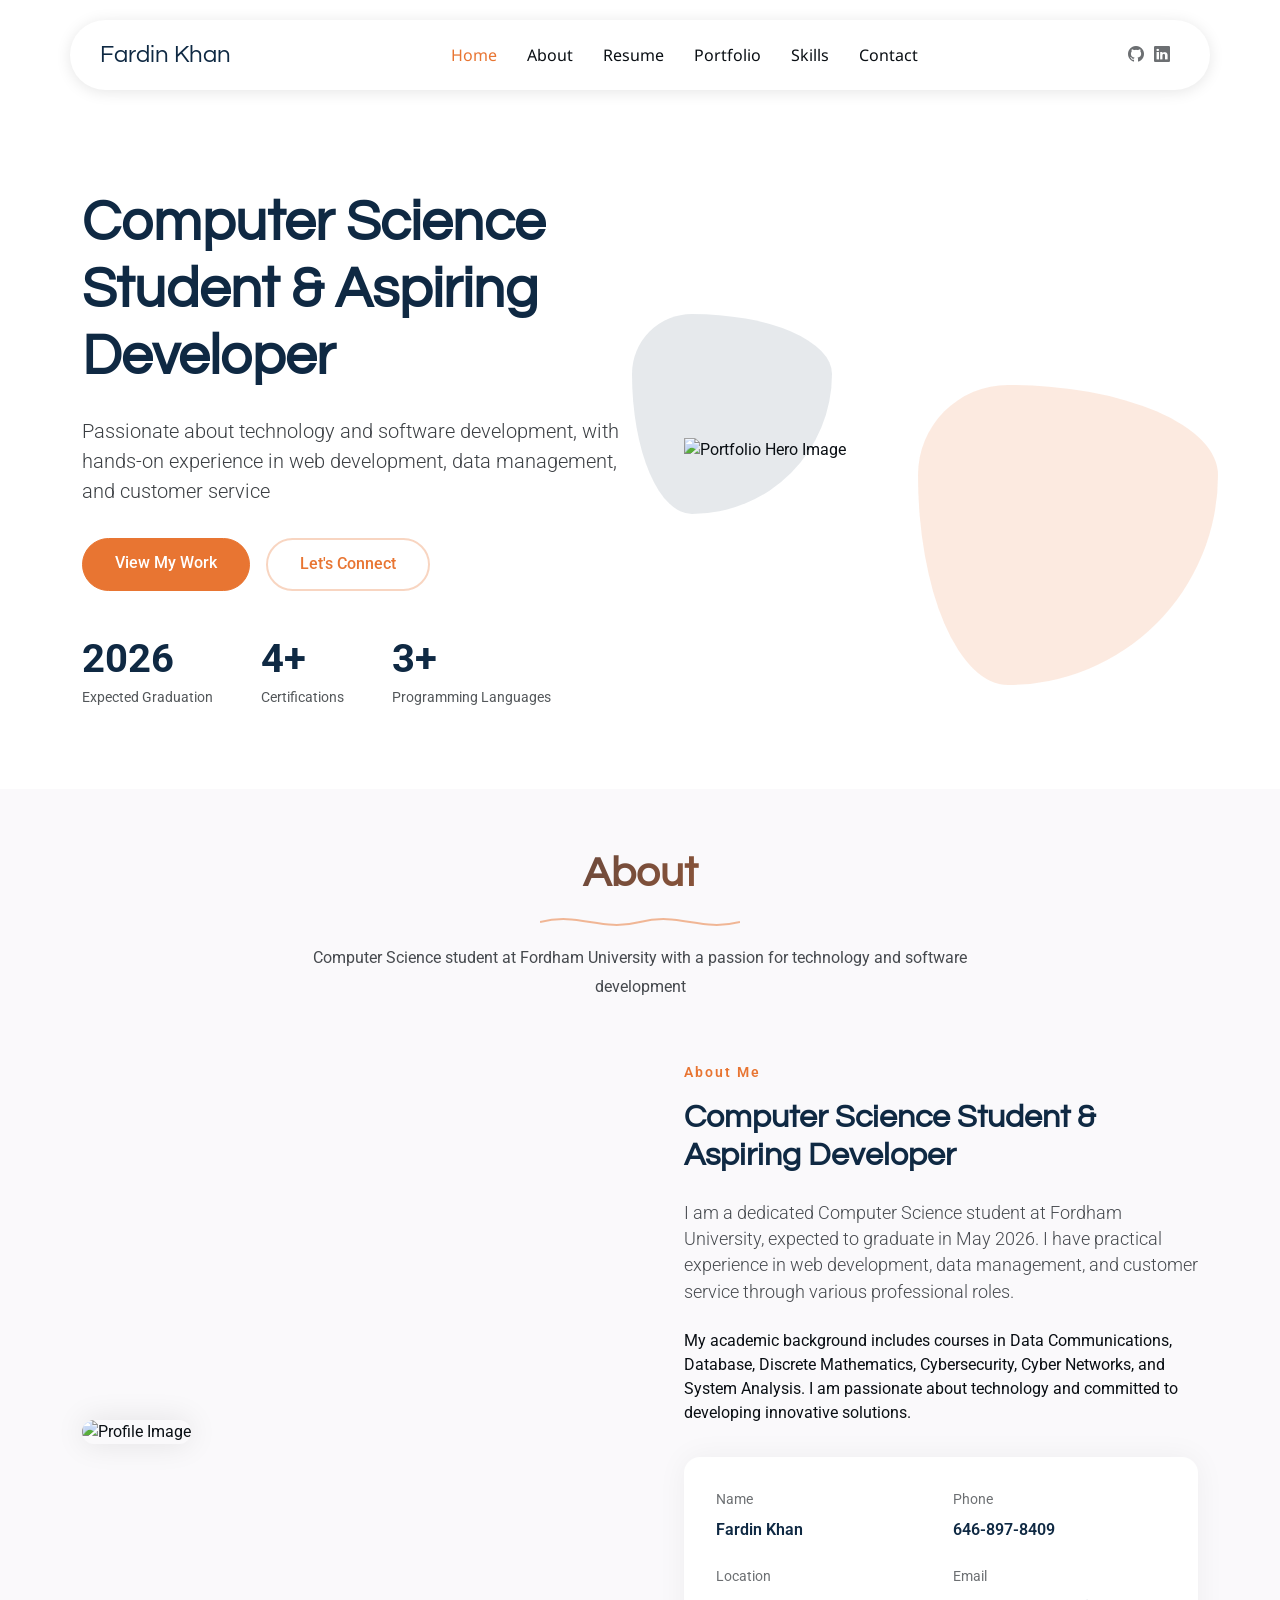
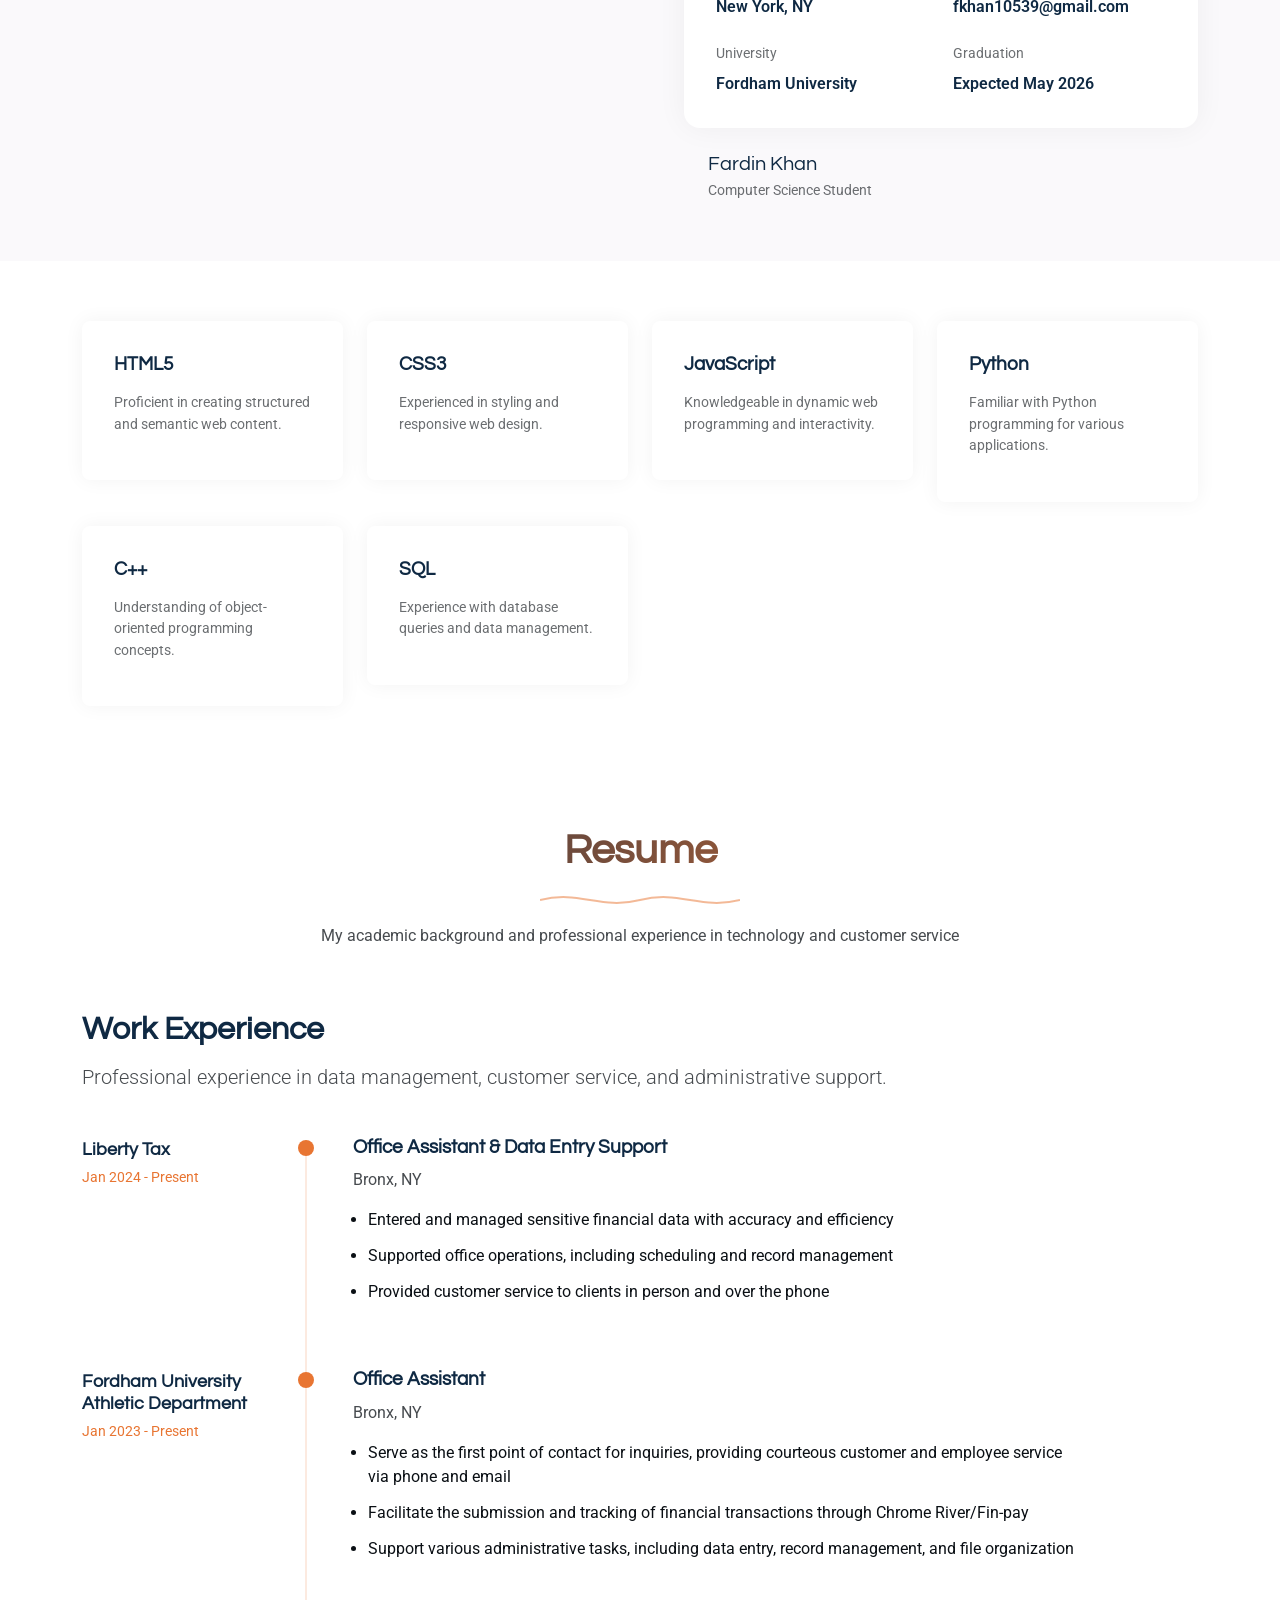
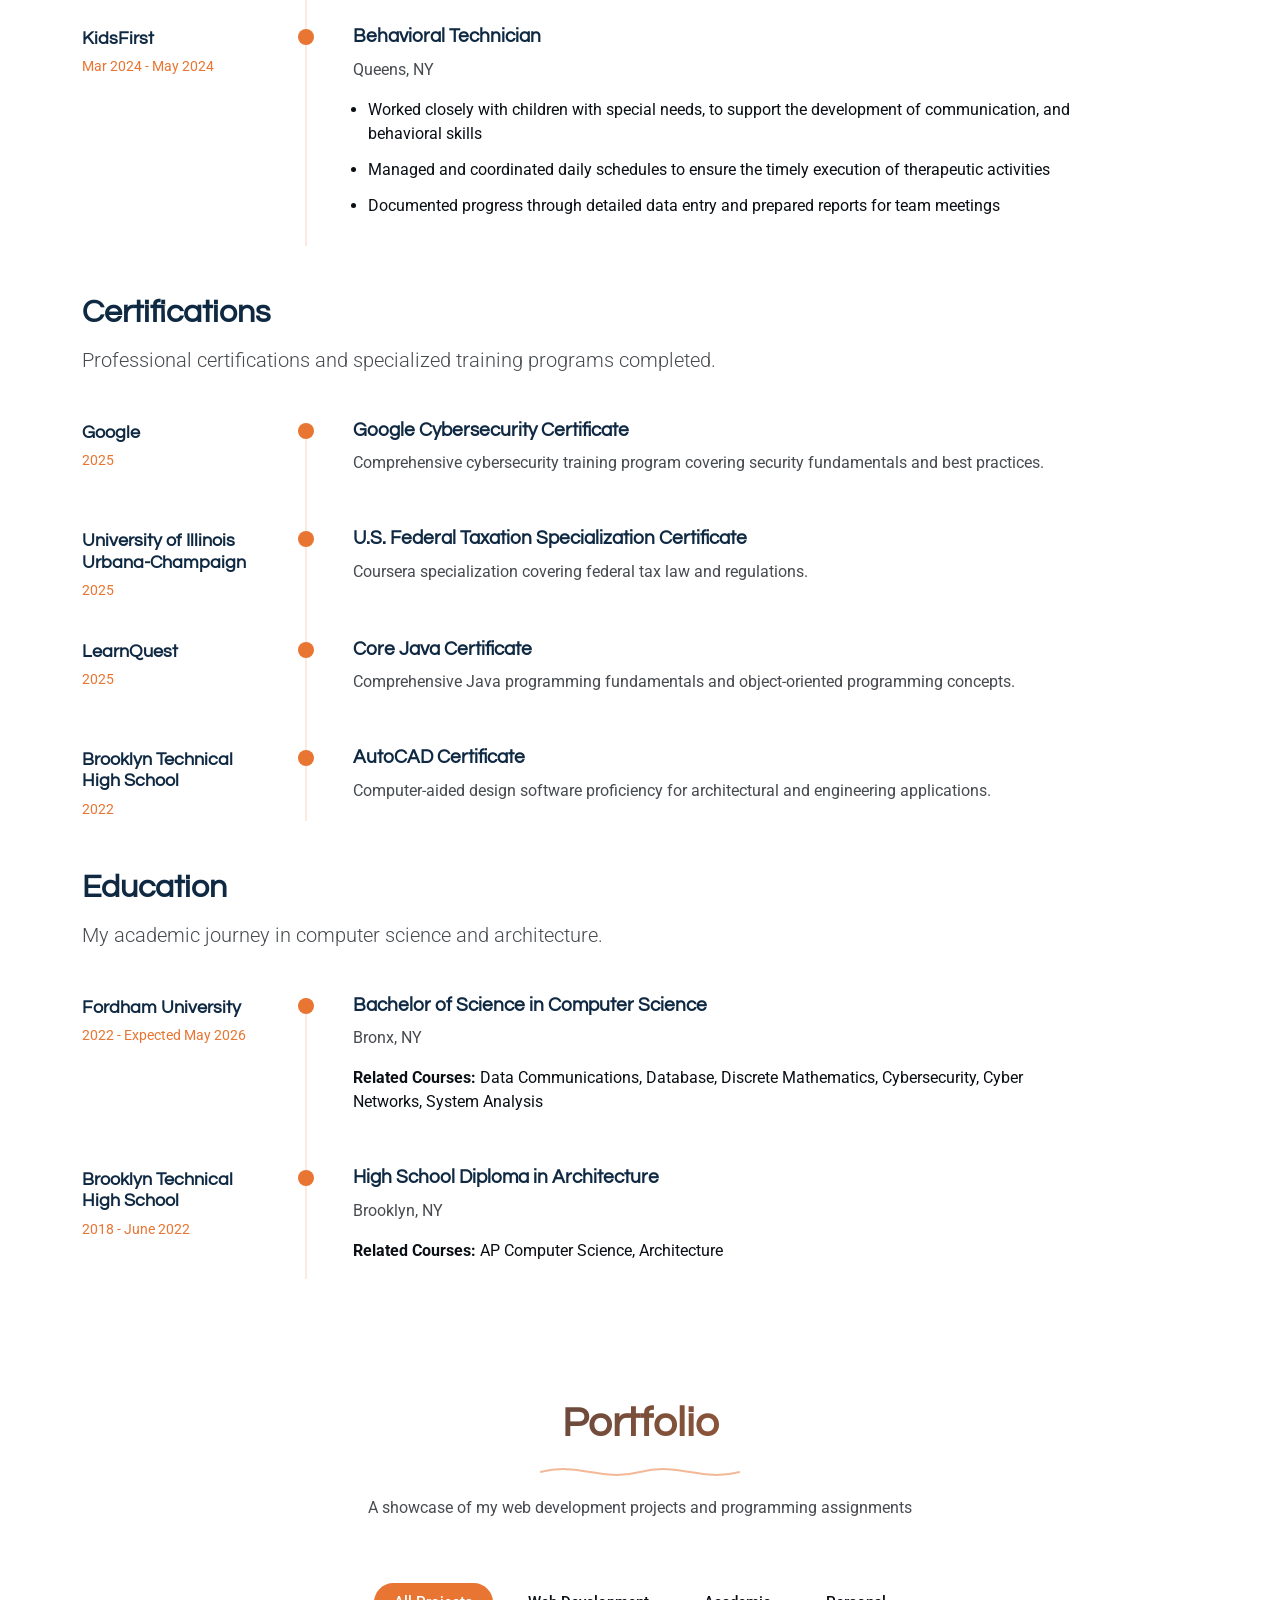
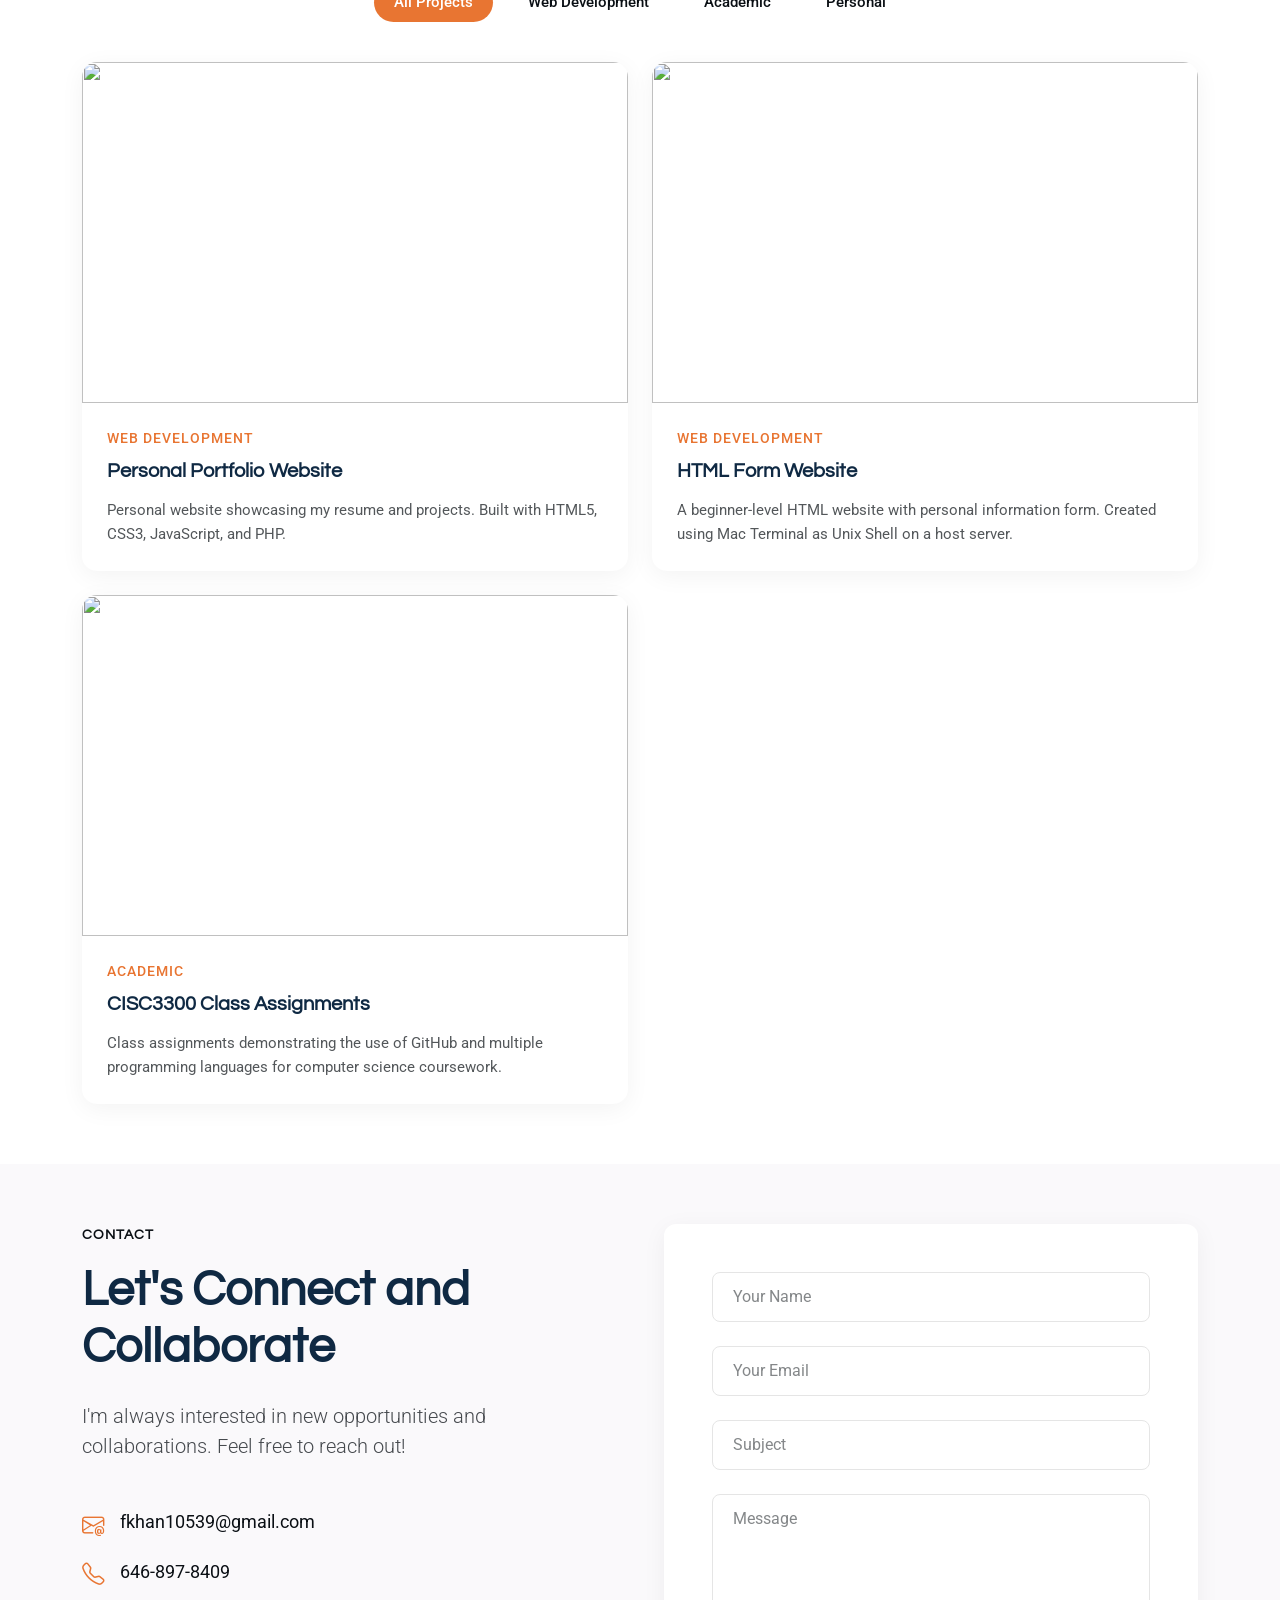
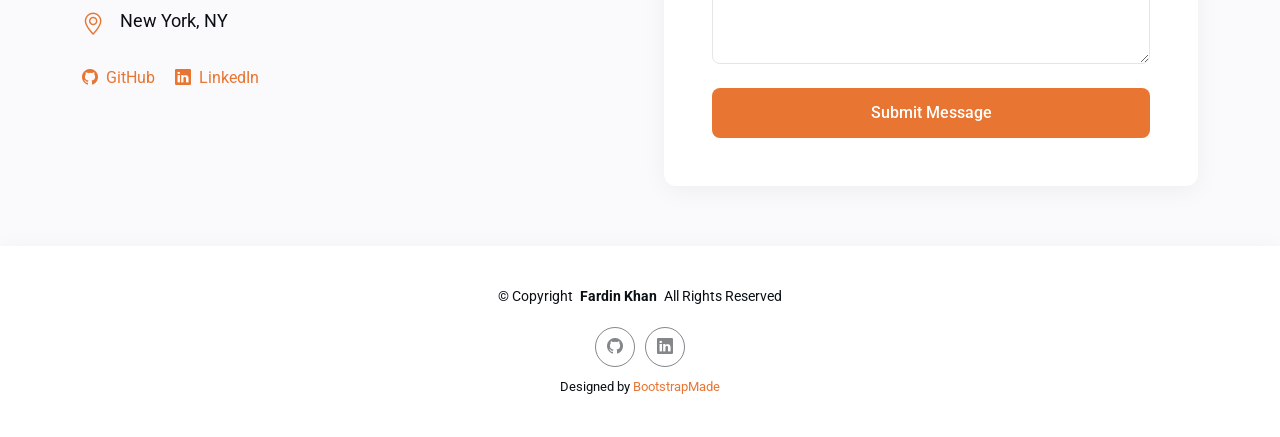
==== commit 528e31eb: "Update index.html" ====
--- a/index.html
+++ b/index.html
@@ -99,7 +99,7 @@
           </div>
           <div class="col-lg-6">
             <div class="hero-image">
-              <!-- Hero image removed -->
+              <img src="assets/img/person/profile-2.webp" alt="Portfolio Hero Image" class="img-fluid" data-aos="zoom-out" data-aos-delay="300">
               <div class="shape-1"></div>
               <div class="shape-2"></div>
             </div>
@@ -129,7 +129,7 @@
         <div class="row align-items-center">
           <div class="col-lg-6 position-relative" data-aos="fade-right" data-aos-delay="200">
             <div class="about-image">
-              <!-- Profile image removed -->
+              <img src="assets/img/person/profile-square-3.webp" alt="Profile Image" class="img-fluid rounded-4">
             </div>
           </div>
 
@@ -190,6 +190,9 @@
               </div>
 
               <div class="signature mt-4">
+                <div class="signature-image">
+                  <img src="assets/img/misc/signature-1.webp" alt="" class="img-fluid">
+                </div>
                 <div class="signature-info">
                   <h4>Fardin Khan</h4>
                   <p>Computer Science Student</p>
@@ -462,7 +465,7 @@
             <div class="col-lg-6 col-md-6 portfolio-item isotope-item filter-web filter-personal">
               <div class="portfolio-card">
                 <div class="portfolio-image">
-                  <!-- Portfolio image removed -->
+                  <img src="assets/img/portfolio/portfolio-1.webp" class="img-fluid" alt="" loading="lazy">
                   <div class="portfolio-overlay">
                     <div class="portfolio-actions">
                       <a href="https://fkhan67.github.io/fardin-portfolio/" class="details-link" target="_blank"><i class="bi bi-arrow-right"></i></a>
@@ -480,7 +483,7 @@
             <div class="col-lg-6 col-md-6 portfolio-item isotope-item filter-web filter-academic">
               <div class="portfolio-card">
                 <div class="portfolio-image">
-                  <!-- Portfolio image removed -->
+                  <img src="assets/img/portfolio/portfolio-10.webp" class="img-fluid" alt="" loading="lazy">
                   <div class="portfolio-overlay">
                     <div class="portfolio-actions">
                       <a href="https://storm.cis.fordham.edu/~fkhan67/form.html" class="details-link" target="_blank"><i class="bi bi-arrow-right"></i></a>
@@ -498,7 +501,7 @@
             <div class="col-lg-6 col-md-6 portfolio-item isotope-item filter-academic">
               <div class="portfolio-card">
                 <div class="portfolio-image">
-                  <!-- Portfolio image removed -->
+                  <img src="assets/img/portfolio/portfolio-7.webp" class="img-fluid" alt="" loading="lazy">
                   <div class="portfolio-overlay">
                     <div class="portfolio-actions">
                       <a href="https://github.com/fkhan67/cisc3300" class="details-link" target="_blank"><i class="bi bi-arrow-right"></i></a>
@@ -650,4 +653,4 @@
 
 </body>
 
-</html>+</html>
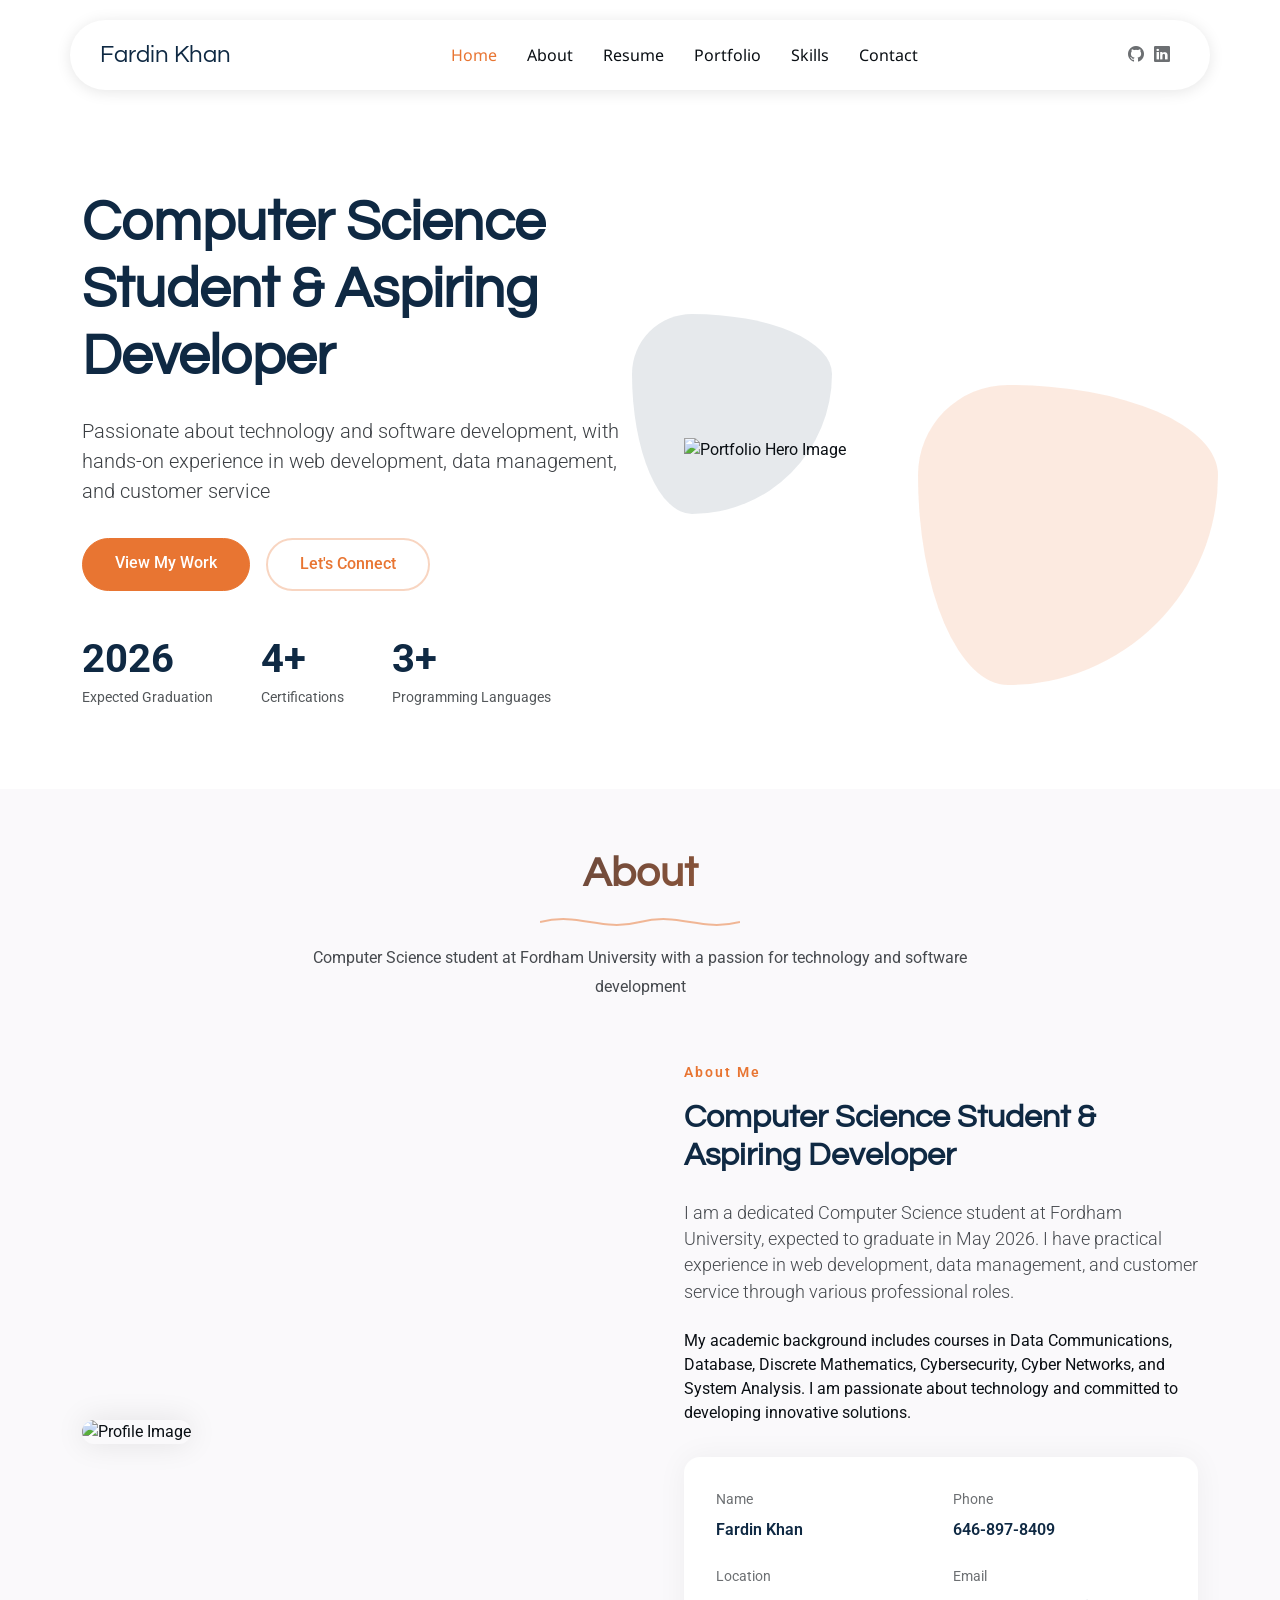
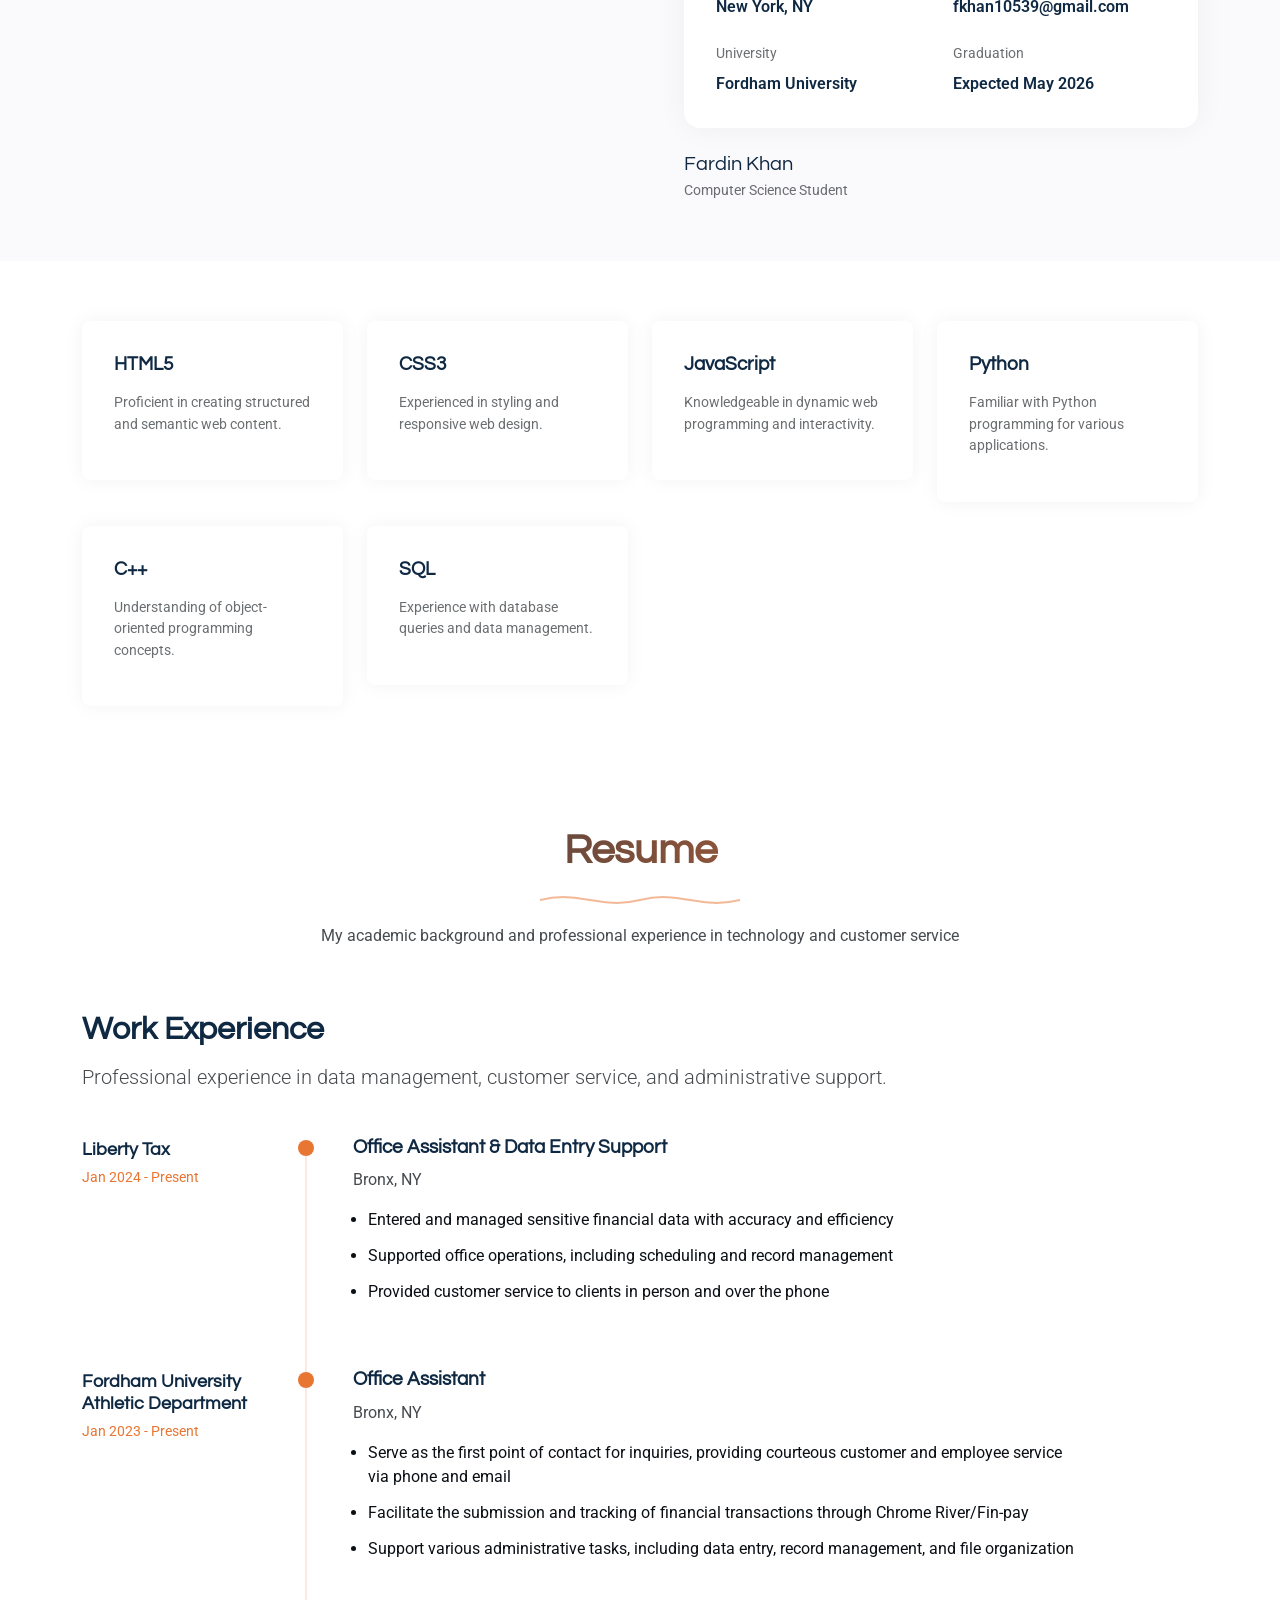
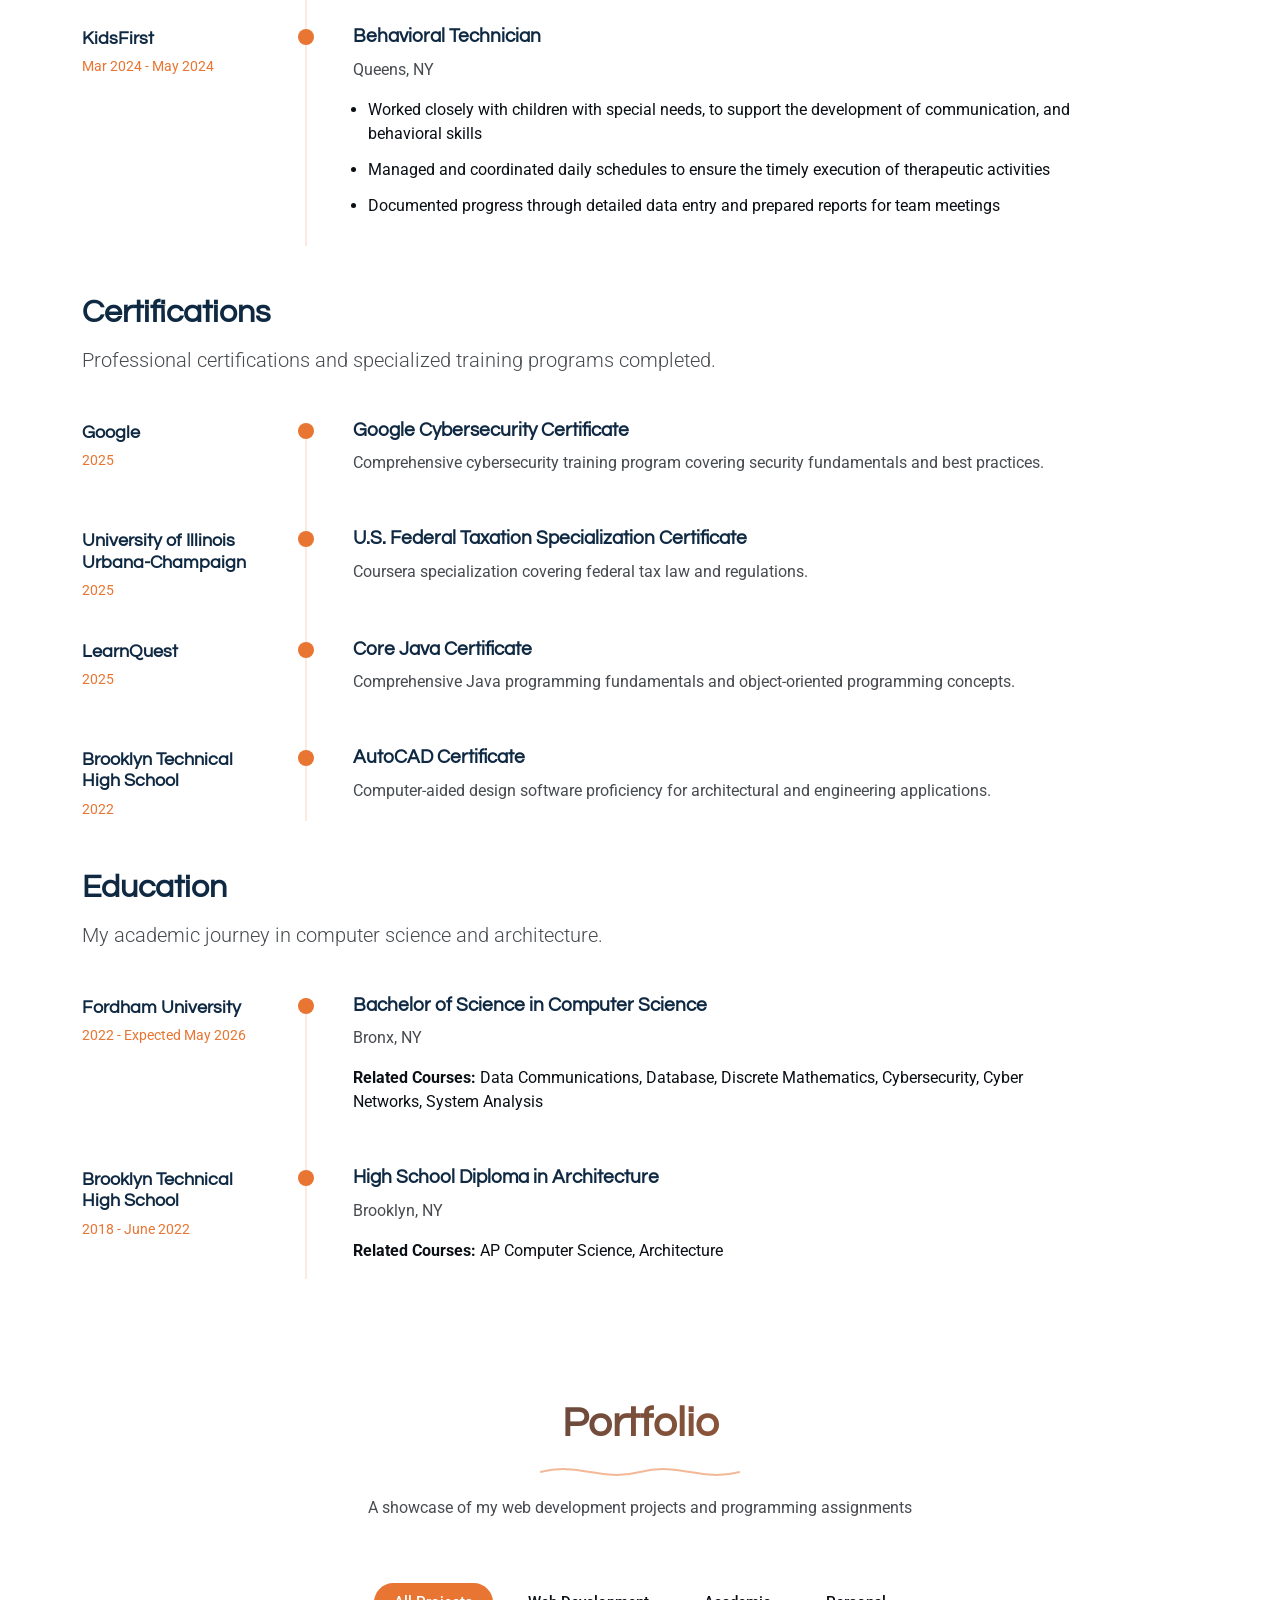
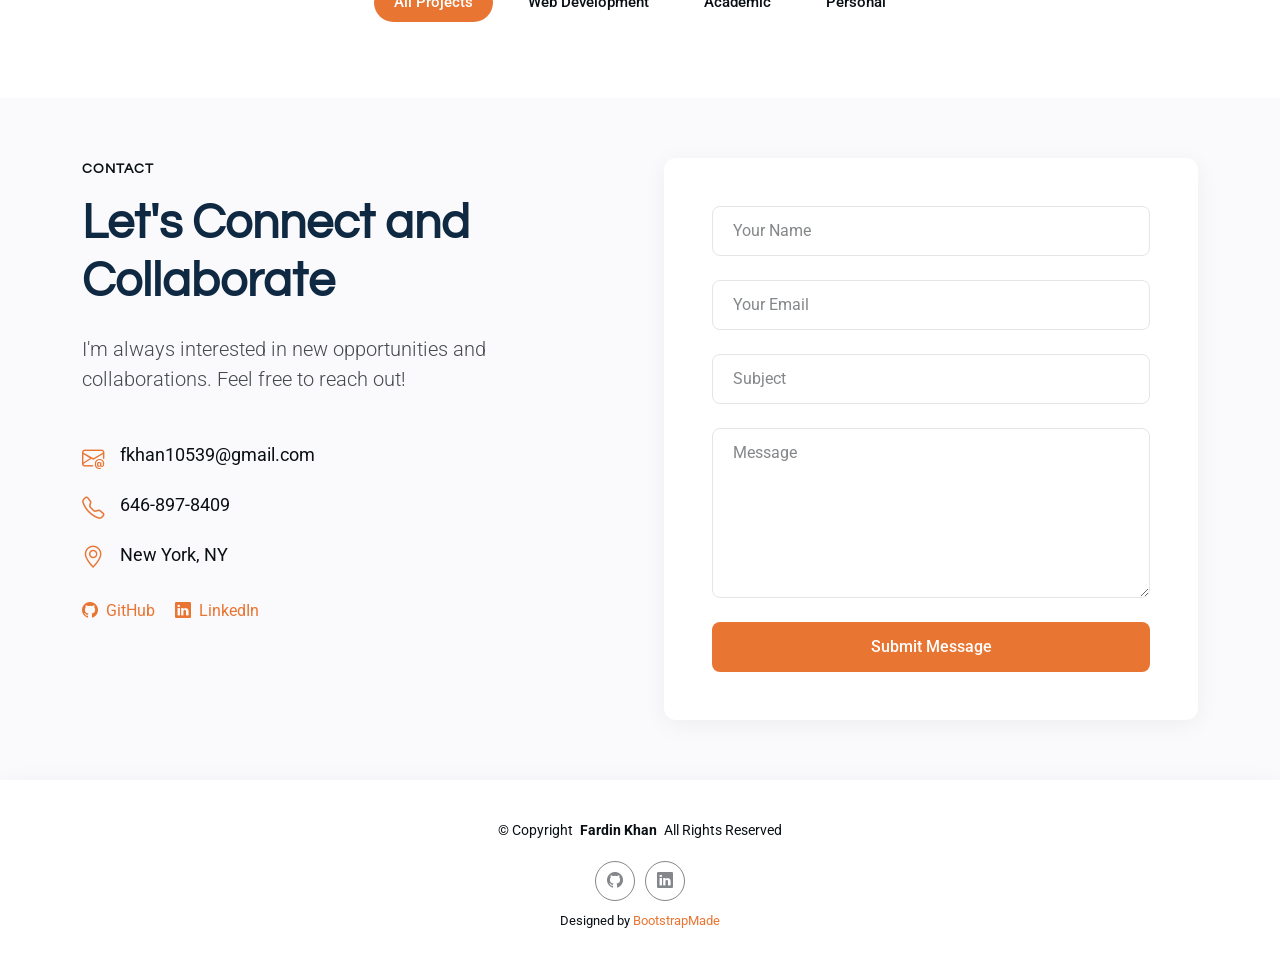
==== commit 529147dd: "Remove unused images and update HTML for cleaner code Co-authored-by: fkhan10539 <fkhan10539@gmail.c" ====
--- a/index.html
+++ b/index.html
@@ -8,9 +8,7 @@
   <meta name="description" content="Computer Science student at Fordham University with experience in web development, data entry, and customer service">
   <meta name="keywords" content="Fardin Khan, Computer Science, Web Developer, Portfolio, Fordham University">
 
-  <!-- Favicons -->
-  <link href="assets/img/favicon.png" rel="icon">
-  <link href="assets/img/apple-touch-icon.png" rel="apple-touch-icon">
+  <!-- Favicons removed -->
 
   <!-- Fonts -->
   <link href="https://fonts.googleapis.com" rel="preconnect">
@@ -42,8 +40,7 @@
     <div class="header-container container-fluid container-xl position-relative d-flex align-items-center justify-content-between">
 
       <a href="index.html" class="logo d-flex align-items-center me-auto me-xl-0">
-        <!-- Uncomment the line below if you also wish to use an image logo -->
-        <!-- <img src="assets/img/logo.webp" alt=""> -->
+        <!-- Logo image removed -->
         <h1 class="sitename">Fardin Khan</h1>
       </a>
 
@@ -190,9 +187,6 @@
               </div>
 
               <div class="signature mt-4">
-                <div class="signature-image">
-                  <img src="assets/img/misc/signature-1.webp" alt="" class="img-fluid">
-                </div>
                 <div class="signature-info">
                   <h4>Fardin Khan</h4>
                   <p>Computer Science Student</p>
@@ -462,59 +456,8 @@
 
           <div class="row g-4 isotope-container" data-aos="fade-up" data-aos-delay="300">
 
-            <div class="col-lg-6 col-md-6 portfolio-item isotope-item filter-web filter-personal">
-              <div class="portfolio-card">
-                <div class="portfolio-image">
-                  <img src="assets/img/portfolio/portfolio-1.webp" class="img-fluid" alt="" loading="lazy">
-                  <div class="portfolio-overlay">
-                    <div class="portfolio-actions">
-                      <a href="https://fkhan67.github.io/fardin-portfolio/" class="details-link" target="_blank"><i class="bi bi-arrow-right"></i></a>
-                    </div>
-                  </div>
-                </div>
-                <div class="portfolio-content">
-                  <span class="category">Web Development</span>
-                  <h3>Personal Portfolio Website</h3>
-                  <p>Personal website showcasing my resume and projects. Built with HTML5, CSS3, JavaScript, and PHP.</p>
-                </div>
-              </div>
-            </div><!-- End Portfolio Item -->
-
-            <div class="col-lg-6 col-md-6 portfolio-item isotope-item filter-web filter-academic">
-              <div class="portfolio-card">
-                <div class="portfolio-image">
-                  <img src="assets/img/portfolio/portfolio-10.webp" class="img-fluid" alt="" loading="lazy">
-                  <div class="portfolio-overlay">
-                    <div class="portfolio-actions">
-                      <a href="https://storm.cis.fordham.edu/~fkhan67/form.html" class="details-link" target="_blank"><i class="bi bi-arrow-right"></i></a>
-                    </div>
-                  </div>
-                </div>
-                <div class="portfolio-content">
-                  <span class="category">Web Development</span>
-                  <h3>HTML Form Website</h3>
-                  <p>A beginner-level HTML website with personal information form. Created using Mac Terminal as Unix Shell on a host server.</p>
-                </div>
-              </div>
-            </div><!-- End Portfolio Item -->
-
-            <div class="col-lg-6 col-md-6 portfolio-item isotope-item filter-academic">
-              <div class="portfolio-card">
-                <div class="portfolio-image">
-                  <img src="assets/img/portfolio/portfolio-7.webp" class="img-fluid" alt="" loading="lazy">
-                  <div class="portfolio-overlay">
-                    <div class="portfolio-actions">
-                      <a href="https://github.com/fkhan67/cisc3300" class="details-link" target="_blank"><i class="bi bi-arrow-right"></i></a>
-                    </div>
-                  </div>
-                </div>
-                <div class="portfolio-content">
-                  <span class="category">Academic</span>
-                  <h3>CISC3300 Class Assignments</h3>
-                  <p>Class assignments demonstrating the use of GitHub and multiple programming languages for computer science coursework.</p>
-                </div>
-              </div>
-            </div><!-- End Portfolio Item -->
+
+
 
 
 
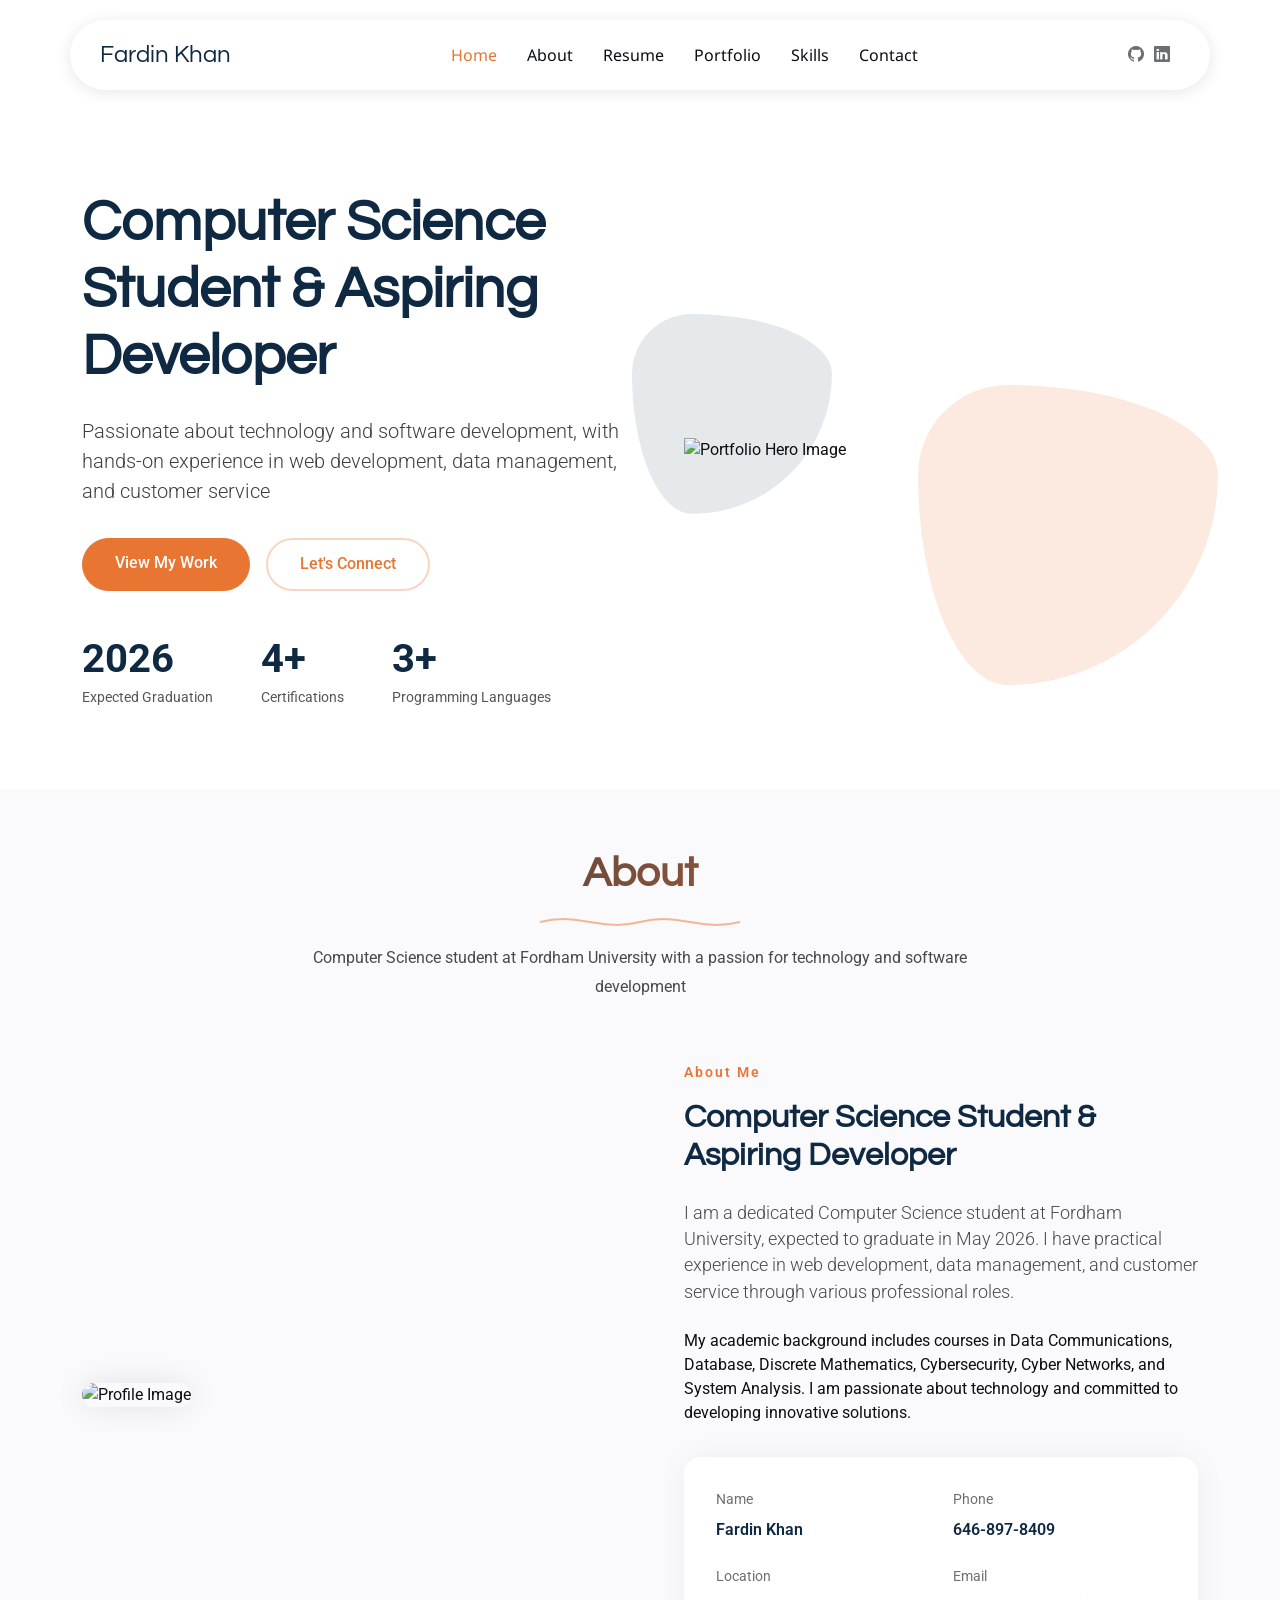
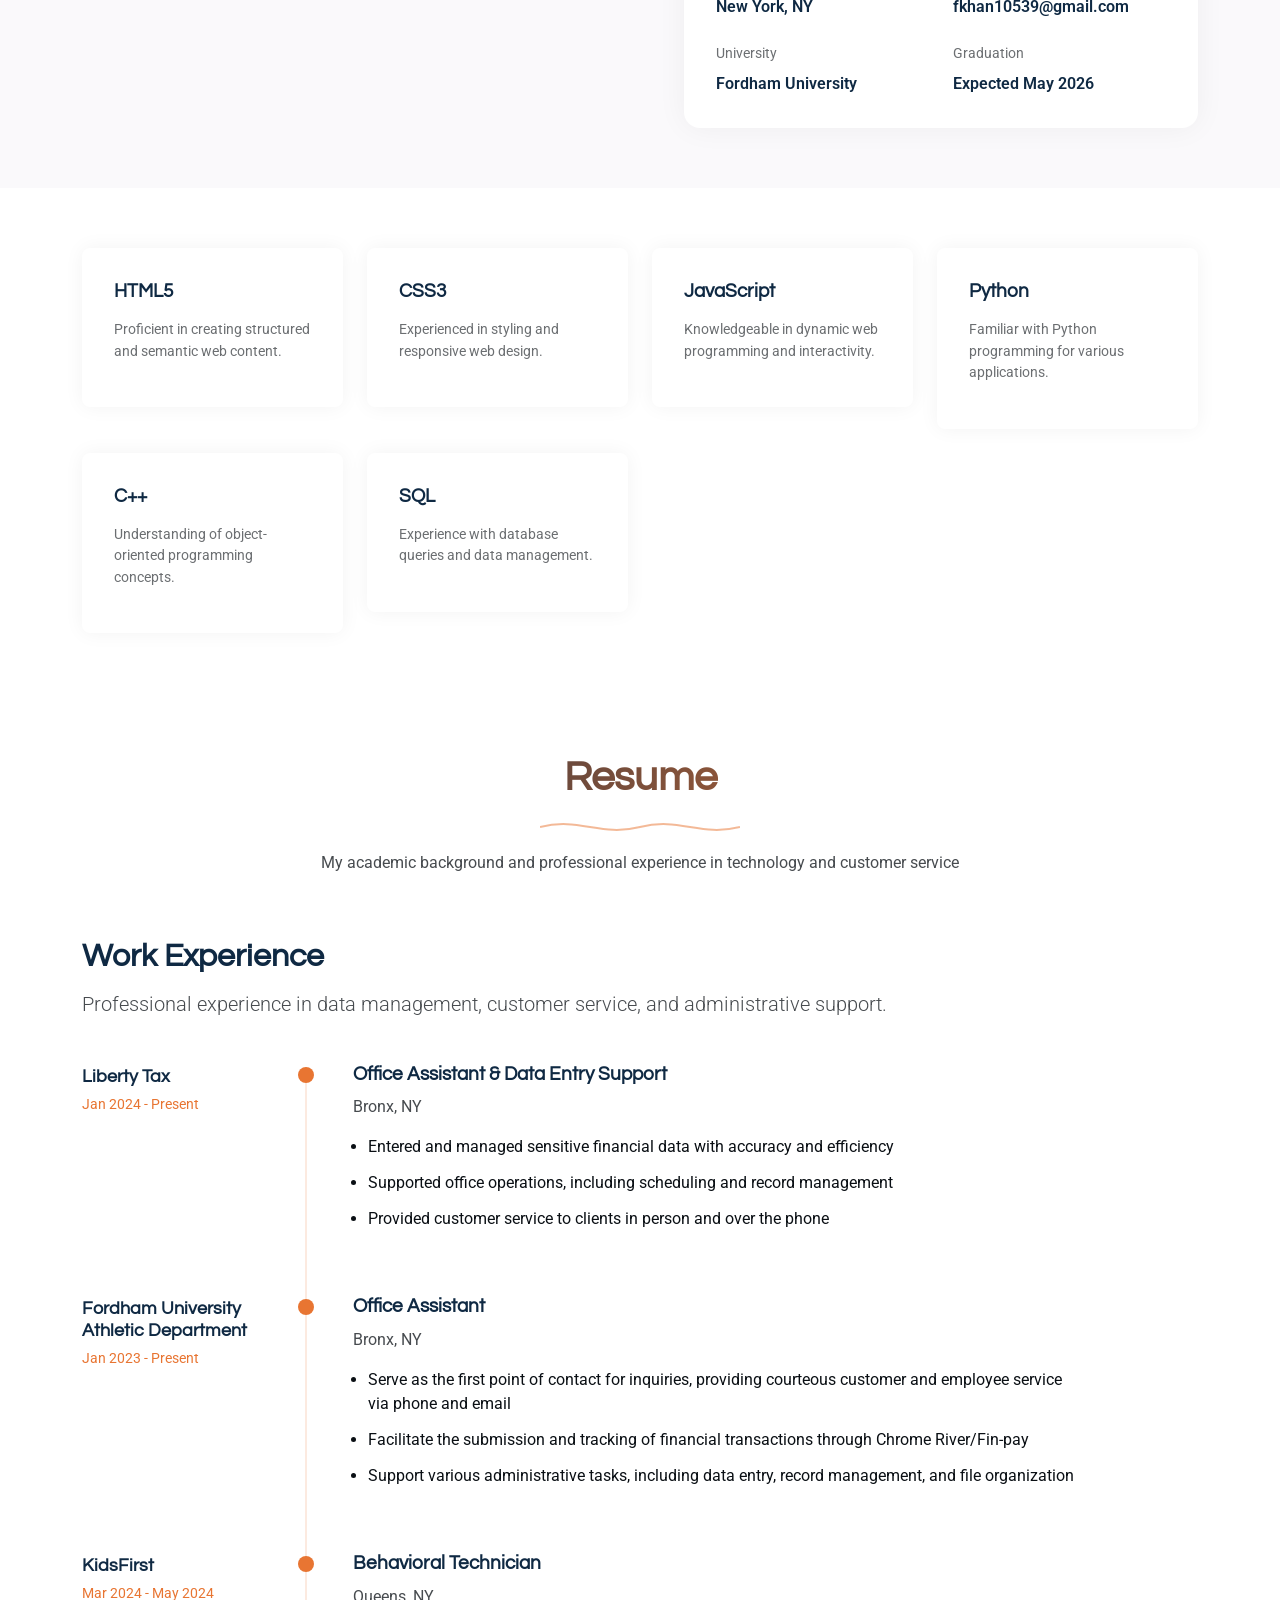
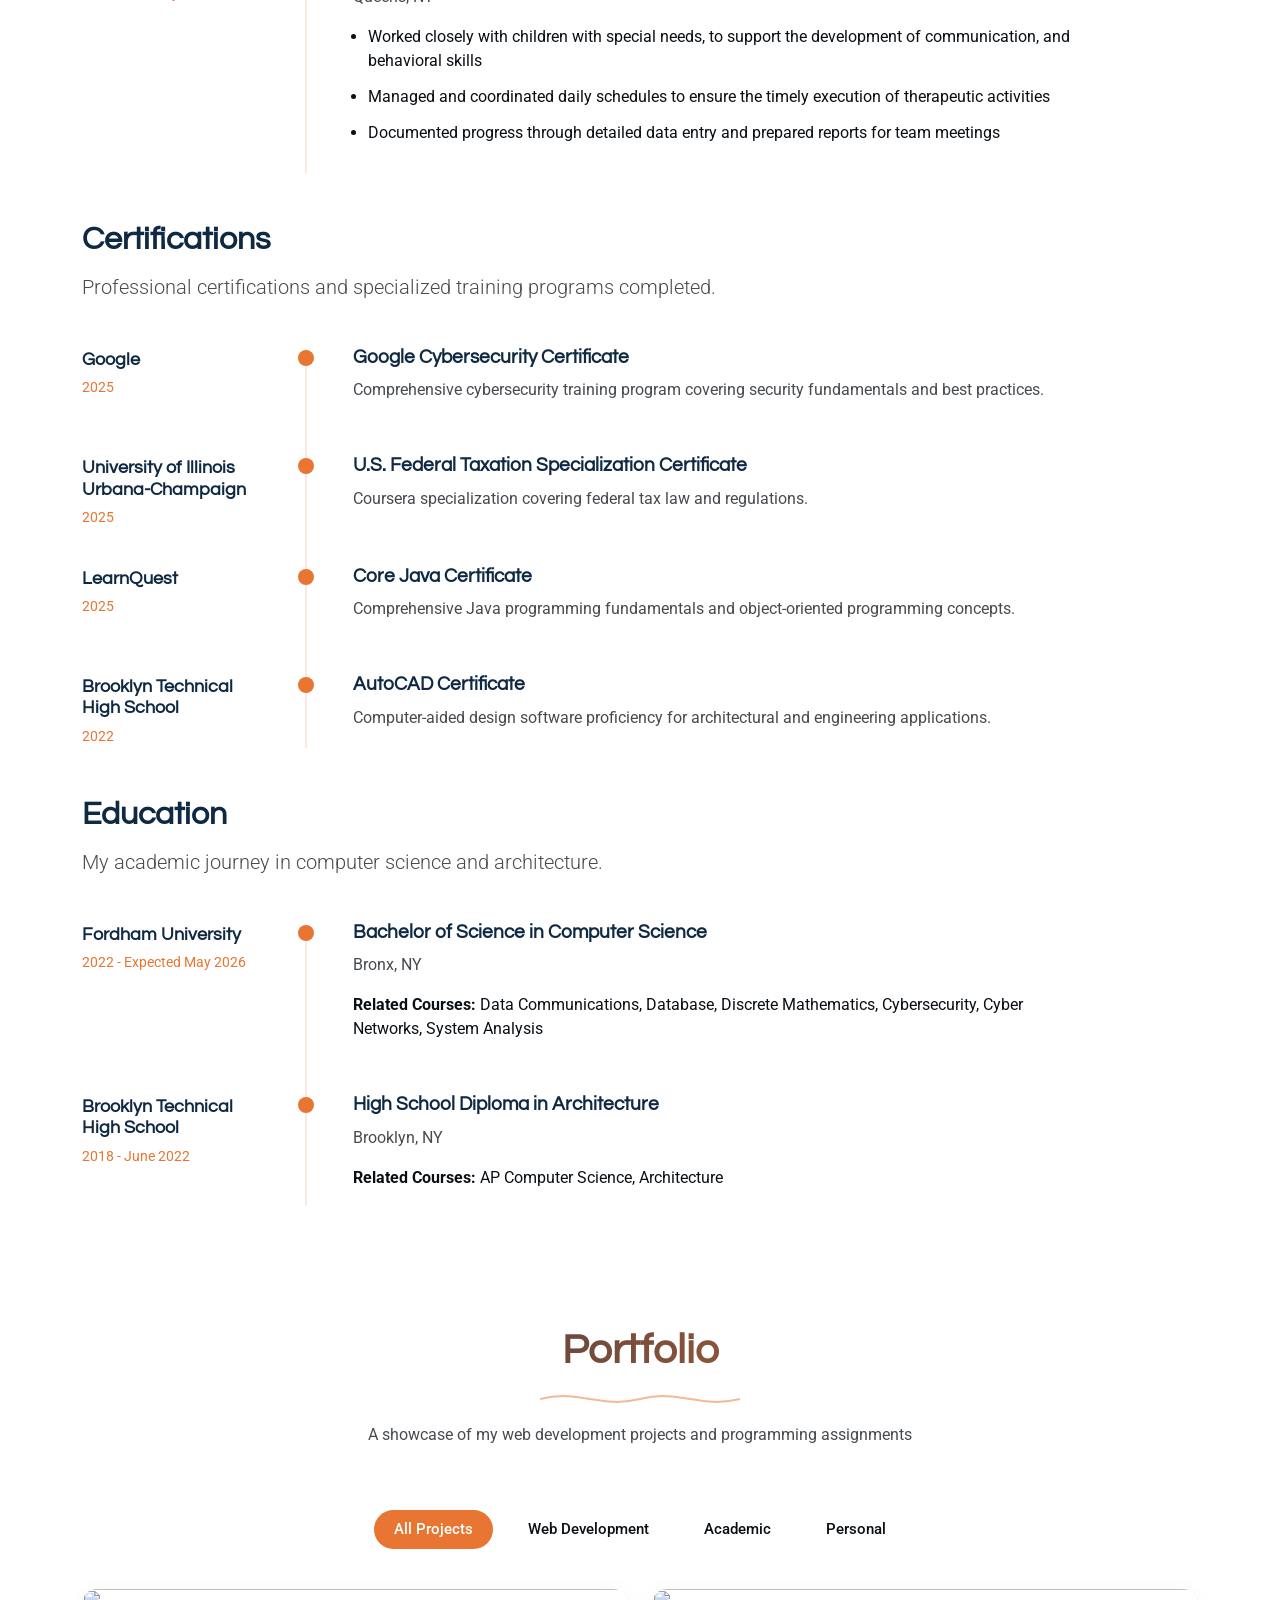
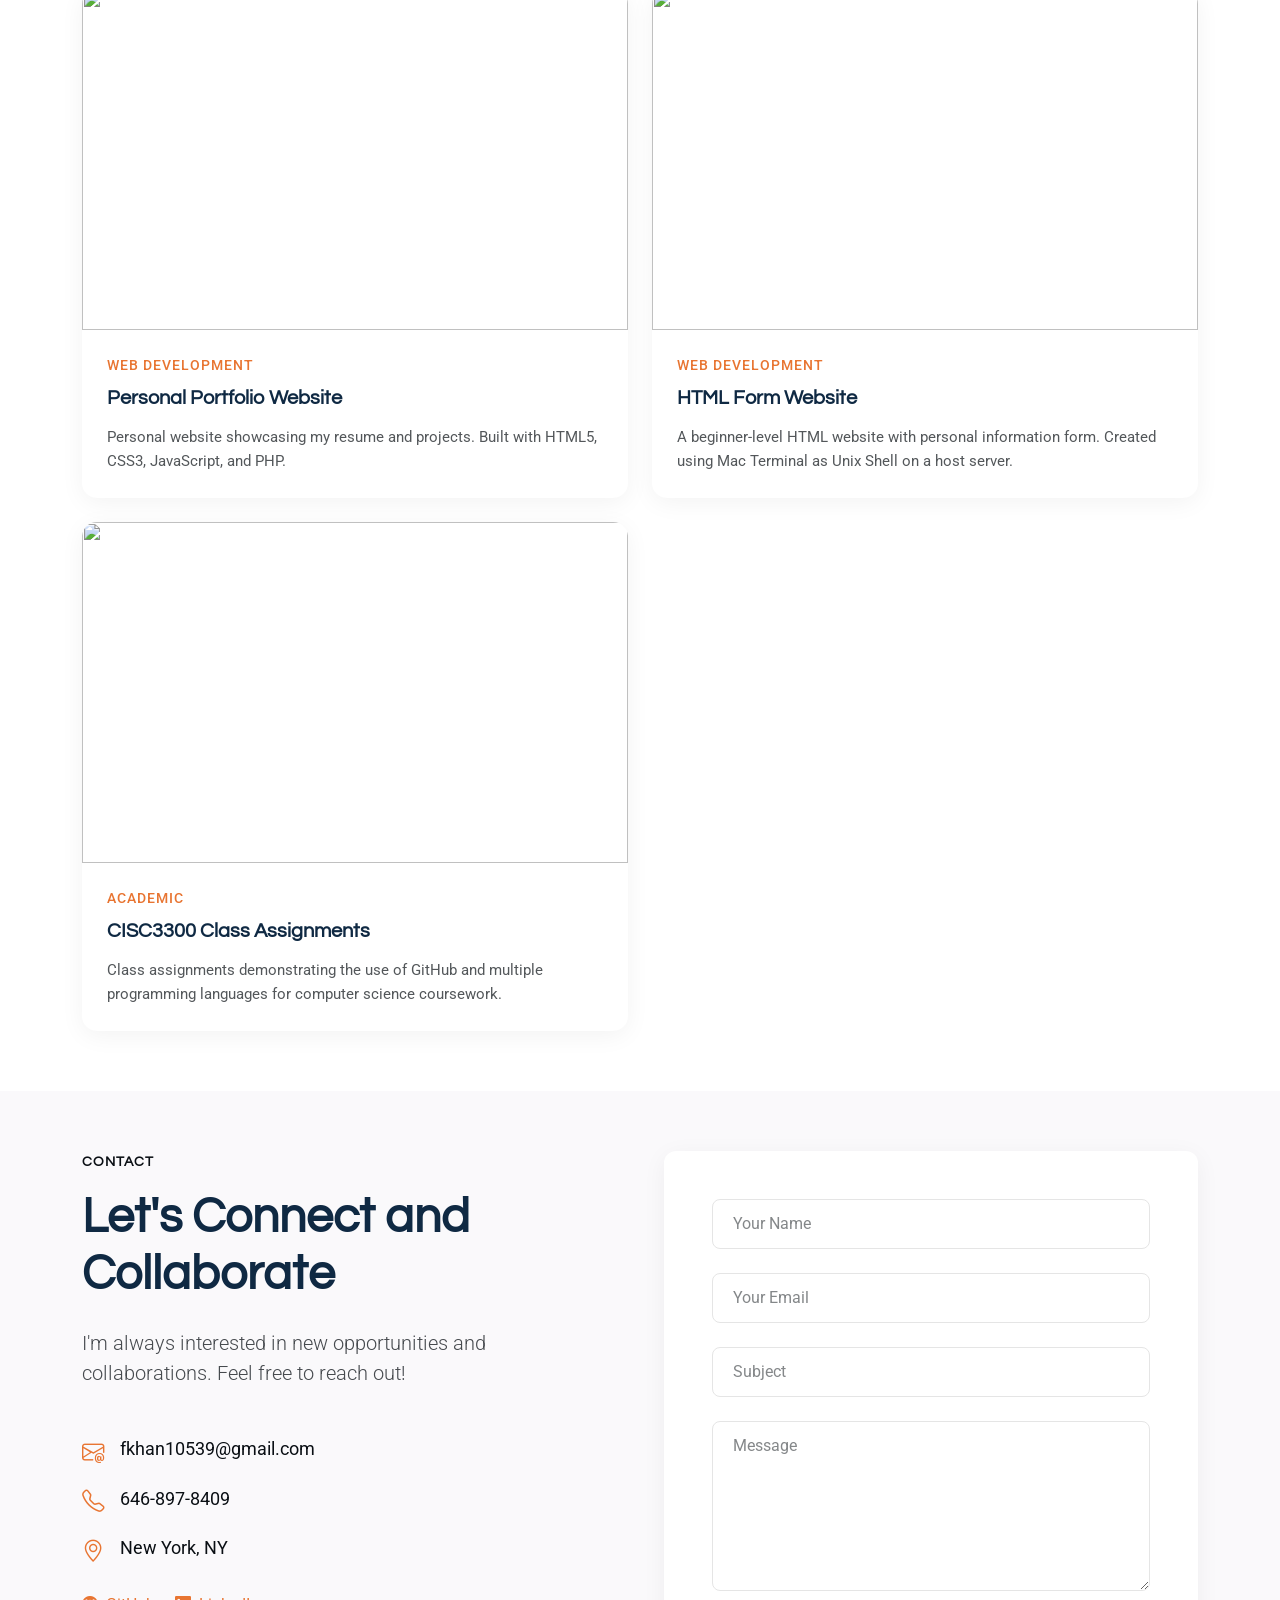
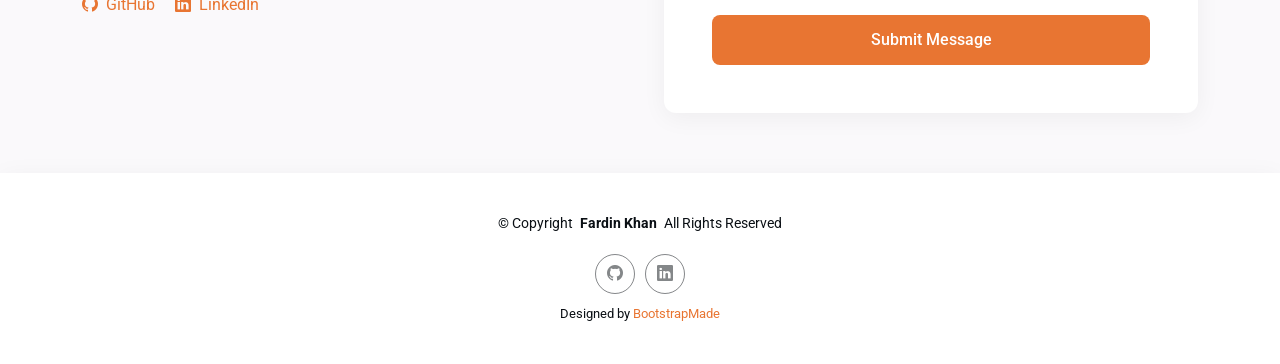
==== commit 0d42f270: "Merge 0e7e165ff168efe47adc8c68acb6e5add4484348 into 528e31eb6f6cb78e721b02dac321e17818747f9f" ====
--- a/index.html
+++ b/index.html
@@ -8,7 +8,9 @@
   <meta name="description" content="Computer Science student at Fordham University with experience in web development, data entry, and customer service">
   <meta name="keywords" content="Fardin Khan, Computer Science, Web Developer, Portfolio, Fordham University">
 
-  <!-- Favicons removed -->
+  <!-- Favicons -->
+  <link href="assets/img/favicon.png" rel="icon">
+  <link href="assets/img/apple-touch-icon.png" rel="apple-touch-icon">
 
   <!-- Fonts -->
   <link href="https://fonts.googleapis.com" rel="preconnect">
@@ -40,7 +42,8 @@
     <div class="header-container container-fluid container-xl position-relative d-flex align-items-center justify-content-between">
 
       <a href="index.html" class="logo d-flex align-items-center me-auto me-xl-0">
-        <!-- Logo image removed -->
+        <!-- Uncomment the line below if you also wish to use an image logo -->
+        <!-- <img src="assets/img/logo.webp" alt=""> -->
         <h1 class="sitename">Fardin Khan</h1>
       </a>
 
@@ -186,12 +189,6 @@
                 </div>
               </div>
 
-              <div class="signature mt-4">
-                <div class="signature-info">
-                  <h4>Fardin Khan</h4>
-                  <p>Computer Science Student</p>
-                </div>
-              </div>
             </div>
           </div>
         </div>
@@ -456,8 +453,59 @@
 
           <div class="row g-4 isotope-container" data-aos="fade-up" data-aos-delay="300">
 
-
-
+            <div class="col-lg-6 col-md-6 portfolio-item isotope-item filter-web filter-personal">
+              <div class="portfolio-card">
+                <div class="portfolio-image">
+                  <img src="assets/img/person/profile-2.webp" class="img-fluid" alt="" loading="lazy">
+                  <div class="portfolio-overlay">
+                    <div class="portfolio-actions">
+                      <a href="https://fkhan67.github.io/fardin-portfolio/" class="details-link" target="_blank"><i class="bi bi-arrow-right"></i></a>
+                    </div>
+                  </div>
+                </div>
+                <div class="portfolio-content">
+                  <span class="category">Web Development</span>
+                  <h3>Personal Portfolio Website</h3>
+                  <p>Personal website showcasing my resume and projects. Built with HTML5, CSS3, JavaScript, and PHP.</p>
+                </div>
+              </div>
+            </div><!-- End Portfolio Item -->
+
+            <div class="col-lg-6 col-md-6 portfolio-item isotope-item filter-web filter-academic">
+              <div class="portfolio-card">
+                <div class="portfolio-image">
+                  <img src="assets/img/person/profile-square-3.webp" class="img-fluid" alt="" loading="lazy">
+                  <div class="portfolio-overlay">
+                    <div class="portfolio-actions">
+                      <a href="https://storm.cis.fordham.edu/~fkhan67/form.html" class="details-link" target="_blank"><i class="bi bi-arrow-right"></i></a>
+                    </div>
+                  </div>
+                </div>
+                <div class="portfolio-content">
+                  <span class="category">Web Development</span>
+                  <h3>HTML Form Website</h3>
+                  <p>A beginner-level HTML website with personal information form. Created using Mac Terminal as Unix Shell on a host server.</p>
+                </div>
+              </div>
+            </div><!-- End Portfolio Item -->
+
+            <div class="col-lg-6 col-md-6 portfolio-item isotope-item filter-academic">
+              <div class="portfolio-card">
+                <div class="portfolio-image">
+                  <img src="assets/img/person/profile-2.webp" class="img-fluid" alt="" loading="lazy">
+                  <div class="portfolio-overlay">
+                    <div class="portfolio-actions">
+                      <a href="https://github.com/fkhan67/cisc3300" class="details-link" target="_blank"><i class="bi bi-arrow-right"></i></a>
+                    </div>
+                  </div>
+                </div>
+                <div class="portfolio-content">
+                  <span class="category">Academic</span>
+                  <h3>CISC3300 Class Assignments</h3>
+                  <p>Class assignments demonstrating the use of GitHub and multiple programming languages for computer science coursework.</p>
+                </div>
+              </div>
+            </div><!-- End Portfolio Item -->
 
 
 
